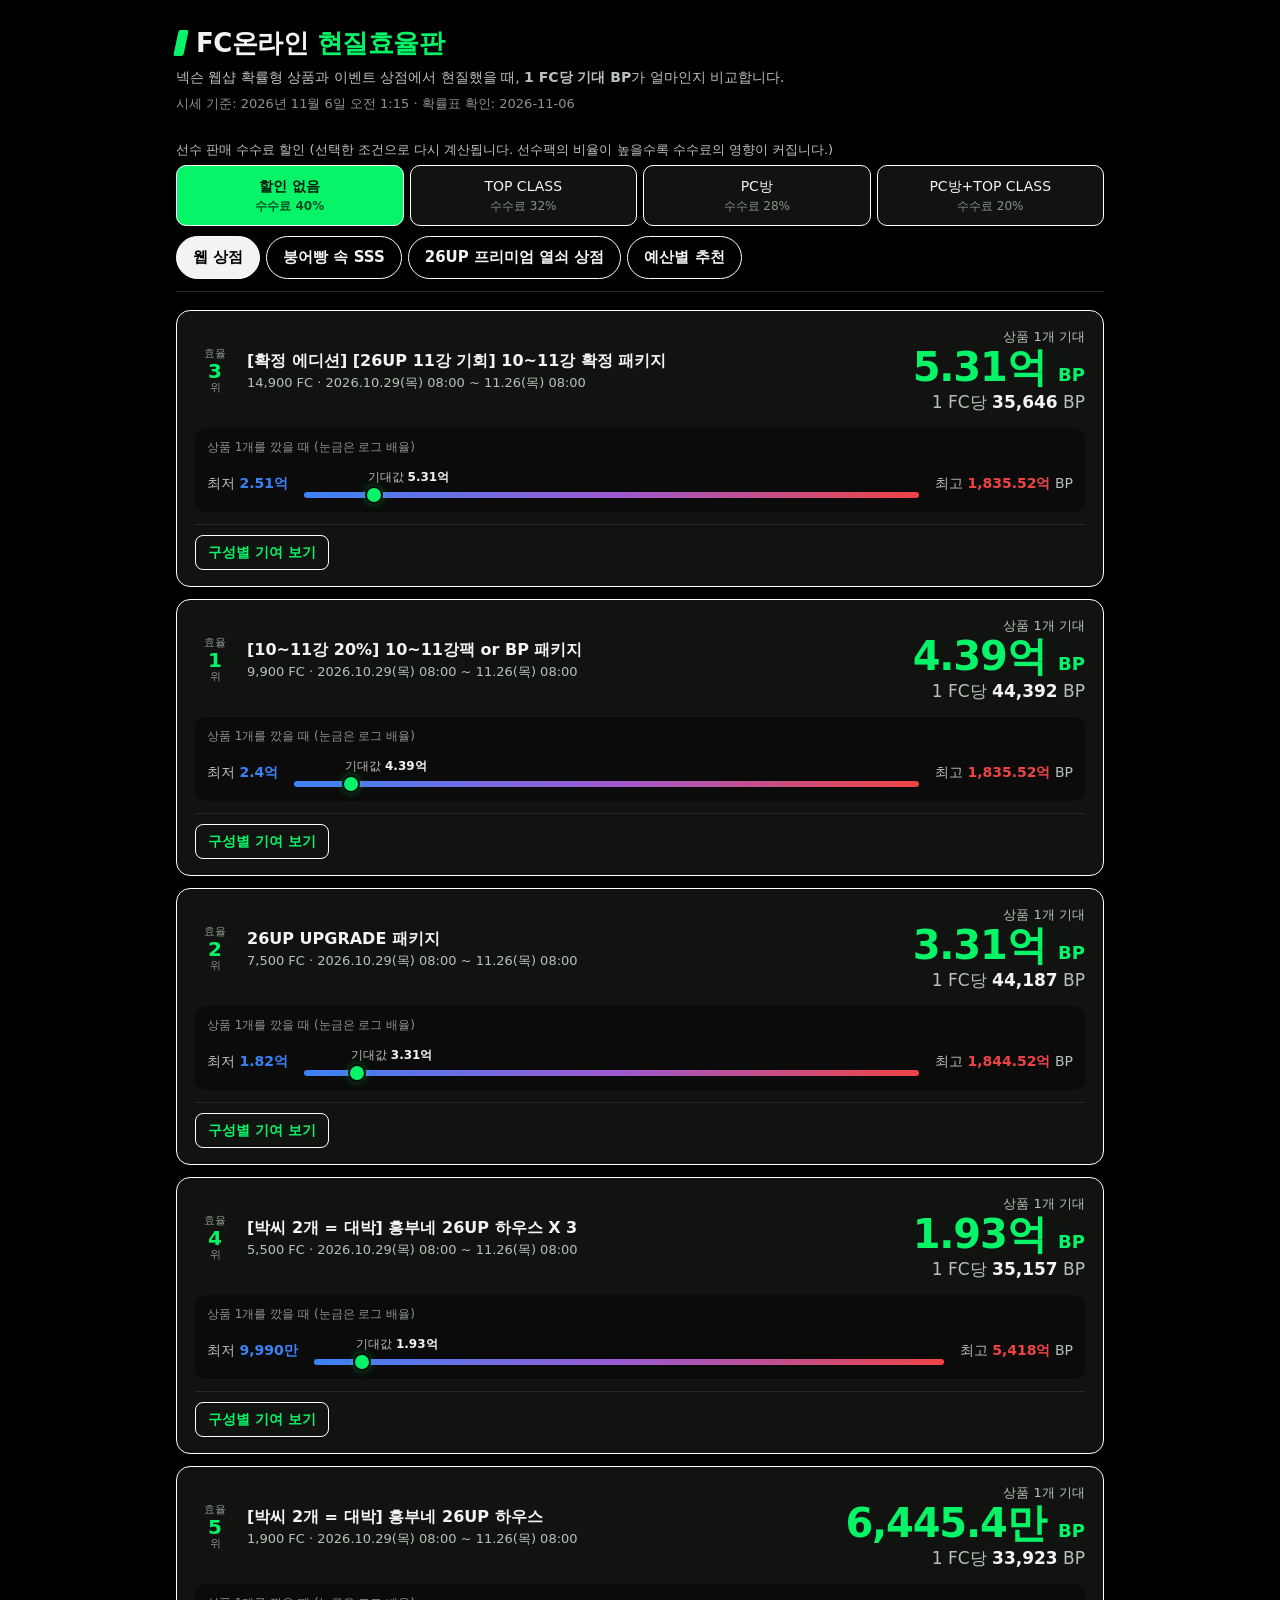
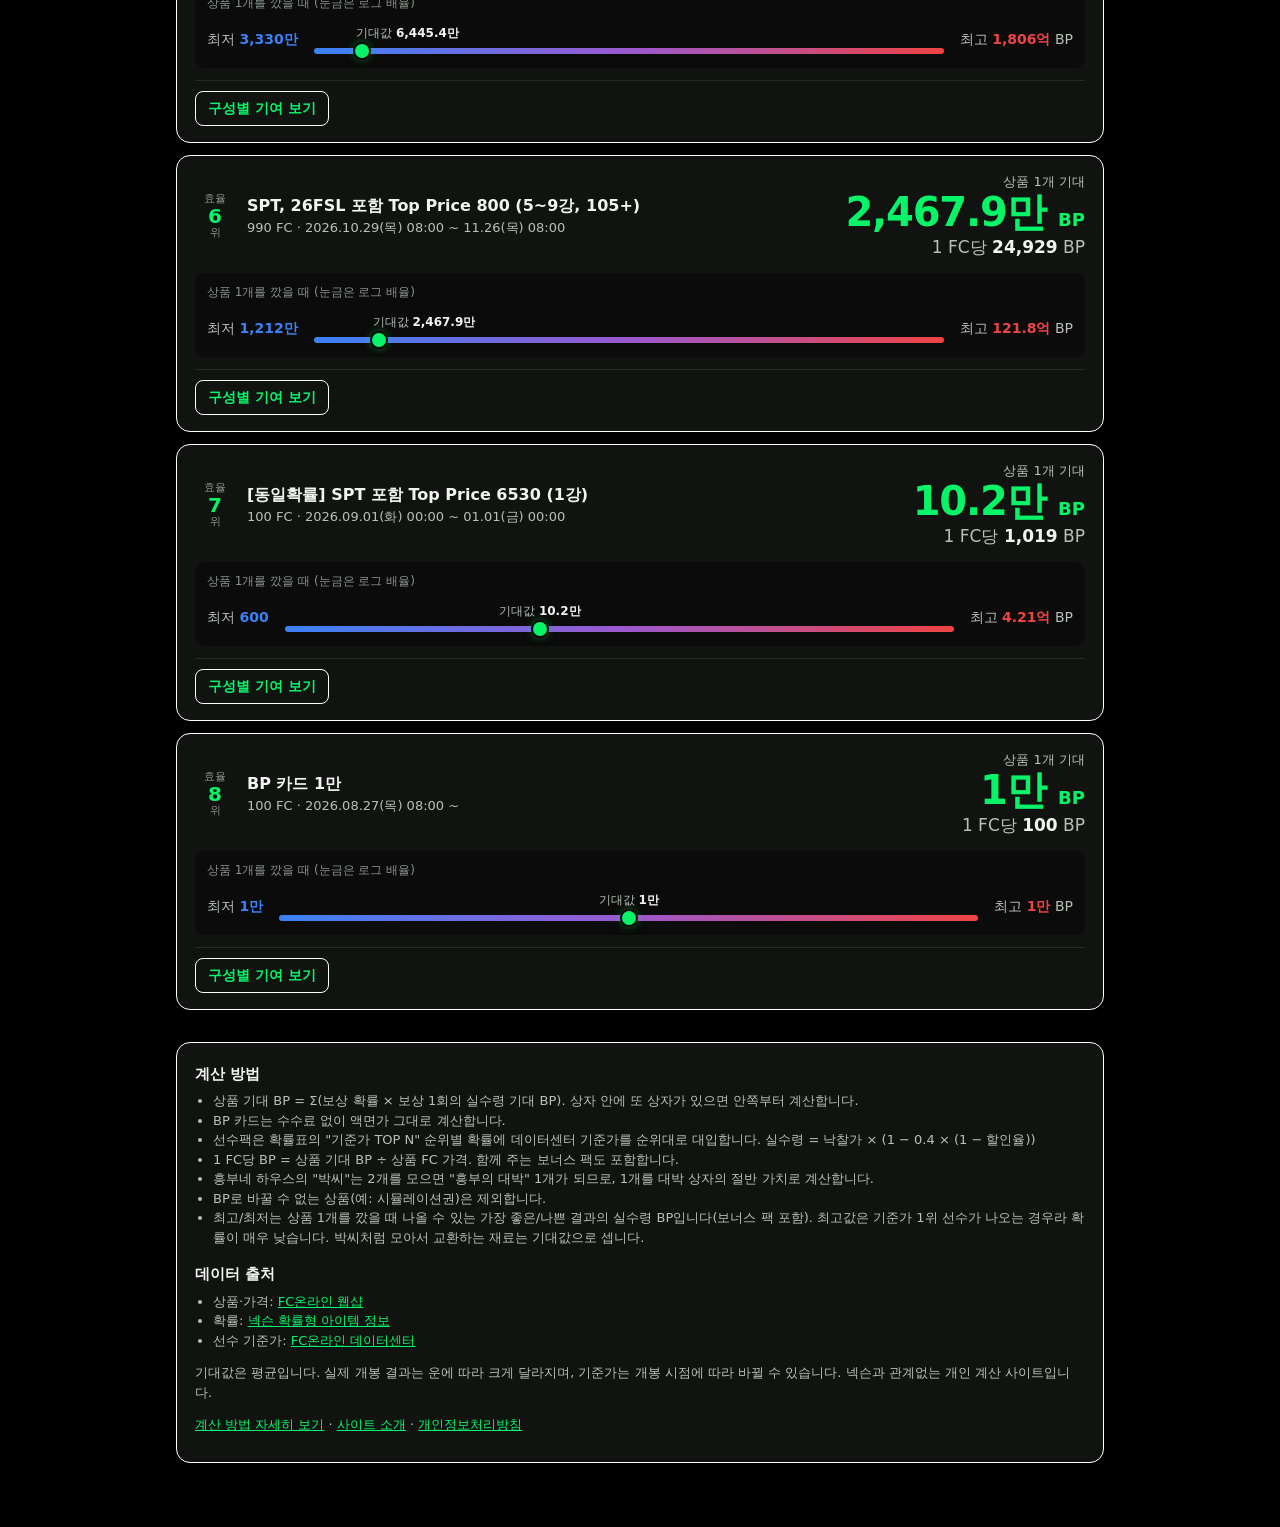
==== site/index.html @ 6be3c695 "FC온라인 현질효율판 첫 공개" ====
<!DOCTYPE html>
<html lang="ko">
<head>
<meta charset="utf-8">
<meta name="viewport" content="width=device-width, initial-scale=1">
<title>FC온라인 현질효율판 — 웹샵 상품 1 FC당 기대 BP</title>
<meta name="description" content="FC온라인 웹샵 확률형 상품과 이벤트 상점(붕어빵 속 SSS, 열쇠 상점)의 1 FC당 기대 BP를 매일 자동 계산해 비교합니다. 예산을 넣으면 가장 이득인 현질 조합을 추천해요.">
<meta name="keywords" content="FC온라인, 피파온라인, 현질 효율, BP 효율, 웹샵, 선수팩, 기대값, 확률, 붕어빵 속 SSS, 열쇠 상점">
<link rel="icon" href="favicon.svg" type="image/svg+xml">
<meta property="og:type" content="website">
<meta property="og:title" content="FC온라인 현질효율판 — 1 FC당 기대 BP 비교">
<meta property="og:description" content="같은 FC로 BP를 가장 많이 돌려받는 상품은? 웹샵·이벤트 상점 효율을 매일 자동 계산해요.">
<meta property="og:locale" content="ko_KR">
<meta name="twitter:card" content="summary_large_image">
<!--SITE-START--><!--SITE-END-->
<style>
  /* 검은 배경 + FC온라인 형광 초록 포인트 (항상 어두운 화면) */
  :root {
    color-scheme: dark;
    --page: #000000;
    --surface: #111311;
    --surface-2: #0a0b0a;
    --ink: #f2f4f2;
    --ink-2: #b9c0b9;
    --muted: #8a918a;
    --grid: #262a26;
    --border: rgba(255,255,255,0.09);
    --accent: #07f468;            /* FC온라인 초록 */
    --accent-ink: #001a0a;        /* 초록 위 글씨 */
    --accent-soft: rgba(7,244,104,0.14);
    --accent-line: rgba(7,244,104,0.45);
    --warn-bg: #3a2e10;
    --warn-ink: #f3d58a;
  }
  * { box-sizing: border-box; }
  body {
    margin: 0; background: var(--page); color: var(--ink);
    font-family: system-ui, -apple-system, "Segoe UI", "Malgun Gothic", sans-serif;
    line-height: 1.5;
  }
  .wrap { max-width: 960px; margin: 0 auto; padding: 24px 16px 64px; }
  header h1 { margin: 0; font-size: 26px; letter-spacing: -0.02em; }
  header p { margin: 4px 0 0; color: var(--ink-2); font-size: 14px; }
  .meta { color: var(--muted); font-size: 13px; margin-top: 6px; }

  .switch-bar {
    position: sticky; top: 0; z-index: 5; background: var(--page);
    padding: 14px 0 12px; margin-top: 12px; border-bottom: 1px solid var(--grid);
  }
  .switch-label { font-size: 13px; color: var(--ink-2); margin-bottom: 6px; }
  .seg { display: grid; grid-template-columns: repeat(4, 1fr); gap: 6px; }
  .seg button {
    font: inherit; font-size: 14px; padding: 10px 6px; border-radius: 10px; cursor: pointer;
    border: 1px solid #ffffff; background: var(--surface); color: var(--ink);
  }
  .seg button small { display: block; font-size: 12px; color: var(--muted); }
  .seg button:hover { background: #1a1d1a; }
  .seg button[aria-pressed="true"] {
    border-color: #ffffff; background: var(--accent); color: var(--accent-ink); font-weight: 700;
  }
  .seg button[aria-pressed="true"] small { color: var(--accent-ink); opacity: 0.75; }
  .seg button:focus-visible { outline: 2px solid var(--accent); outline-offset: 2px; }
  .tabs { display: flex; gap: 6px; margin-top: 10px; overflow-x: auto; }
  .tabs button {
    font: inherit; font-size: 15px; font-weight: 650; padding: 9px 16px; border-radius: 999px; cursor: pointer;
    border: 1px solid #ffffff; background: transparent; color: var(--ink); white-space: nowrap;
  }
  .tabs button:hover { background: #1a1d1a; }
  .tabs button[aria-selected="true"] { background: var(--ink); color: #000; }
  .tabs button:focus-visible { outline: 2px solid var(--accent); outline-offset: 2px; }
  .tab-note {
    margin-top: 14px; padding: 12px 16px; border-radius: 12px; background: var(--surface);
    border: 1px solid var(--grid); color: var(--ink-2); font-size: 13px;
  }
  .tab-note:empty { display: none; }
  .tab-note b { color: var(--ink); }
  .alt { font-size: 12px; color: var(--muted); margin-top: 2px; }
  .chips { display: flex; flex-wrap: wrap; gap: 6px; margin-top: 6px; }
  .budget { display: flex; flex-wrap: wrap; gap: 8px; align-items: center; margin-top: 10px; }
  .budget input {
    font: inherit; font-size: 18px; font-weight: 700; width: 180px; padding: 8px 12px; border-radius: 10px;
    border: 1px solid #ffffff; background: var(--surface-2); color: var(--ink);
  }
  .budget input:focus { outline: 2px solid var(--accent); outline-offset: 1px; }
  .budget .quick {
    font: inherit; font-size: 13px; padding: 7px 12px; border-radius: 999px; cursor: pointer;
    border: 1px solid #ffffff; background: transparent; color: var(--ink);
  }
  .budget .quick:hover { background: #1a1d1a; }
  .combo { border-color: var(--accent) !important; }
  .combo h3 { margin: 0 0 8px; font-size: 16px; }
  .combo .sum { display: flex; flex-wrap: wrap; gap: 18px; margin-top: 10px; color: var(--ink-2); font-size: 14px; }
  .combo .sum b { color: var(--accent); font-size: 20px; }
  .rec-item.dim { opacity: 0.38; }
  .rec-item .why { margin: 8px 0 0; padding-left: 18px; color: var(--ink-2); font-size: 13px; }
  .rec-item .why li { margin: 2px 0; }
  .over { color: #ff8a8a; font-size: 12px; font-weight: 600; }
  .chip.tab-web { border-color: #3b82f6; }
  .chip.tab-fishbread { border-color: #f59e0b; }
  .chip.tab-keyshop { border-color: #a855f7; }
  .chip { font-size: 12px; padding: 2px 8px; border-radius: 999px; background: var(--surface-2); color: var(--ink-2); border: 1px solid var(--grid); }

  .list { list-style: none; margin: 18px 0 0; padding: 0; display: grid; gap: 12px; }
  .card {
    background: var(--surface); border: 1px solid #ffffff; border-radius: 14px;
    padding: 16px 18px; transition: box-shadow .15s;
  }
  .card:hover { box-shadow: 0 0 0 1px #ffffff; }
  header h1 .brand { color: var(--accent); }
  header h1::before {
    content: ""; display: inline-block; width: 10px; height: 26px; margin-right: 10px; vertical-align: -4px;
    background: var(--accent); border-radius: 2px; transform: skewX(-12deg);
  }
  .card-top { display: grid; grid-template-columns: 40px 1fr auto; gap: 12px; align-items: center; }
  .rank { font-size: 20px; font-weight: 700; color: var(--accent); text-align: center; line-height: 1.1; }
  .rank small { display: block; font-size: 11px; font-weight: 500; color: var(--muted); }
  .name { font-weight: 650; font-size: 16px; }
  .sub { color: var(--ink-2); font-size: 13px; }
  .hero { text-align: right; }
  .hero .num { font-size: 40px; font-weight: 750; letter-spacing: -0.03em; line-height: 1.05; color: var(--accent); }  .hero .unit { font-size: 13px; color: var(--ink-2); }
  .hero .num-unit { font-size: 18px; font-weight: 650; letter-spacing: 0; }
  .hero .per-fc { font-size: 17px; color: var(--ink-2); margin-top: 2px; }
  .hero .per-fc b { color: var(--ink); font-variant-numeric: tabular-nums; }
  .waiting {
    display: inline-block; margin-top: 4px; padding: 3px 10px; border-radius: 999px;
    background: var(--warn-bg); color: var(--warn-ink); font-size: 13px; font-weight: 600;
  }
  .range {
    display: flex; align-items: center; gap: 10px; flex-wrap: wrap;
    margin-top: 12px; padding: 10px 12px; border-radius: 10px; background: var(--surface-2);
    font-size: 14px; color: var(--ink-2);
  }
  .range .lbl { color: var(--muted); font-size: 12px; width: 100%; }
  .range b { color: var(--ink); font-variant-numeric: tabular-nums; }
  .range .track {
    flex: 1; min-width: 80px; height: 6px; border-radius: 3px;
    background: linear-gradient(90deg, var(--lo-color), #9b59d0 50%, var(--hi-color));
    position: relative; margin: 26px 6px 4px;
  }
  .range { --lo-color: #3b82f6; --hi-color: #ef4444; }
  .range .lo b { color: var(--lo-color); }
  .range .hi b { color: var(--hi-color); }
  .range .fill { display: none; }
  .range .ev-dot {
    position: absolute; top: 50%; width: 14px; height: 14px; margin: -7px 0 0 -7px; border-radius: 50%;
    background: var(--accent); box-shadow: 0 0 0 2px var(--surface-2), 0 0 10px rgba(7,244,104,0.6);
  }
  .range .ev-lbl {
    position: absolute; bottom: 12px; white-space: nowrap; font-size: 12px; color: var(--ink-2);
    transform: translateX(-50%);
  }
  .range .ev-lbl.left { transform: translateX(-6px); }
  .range .ev-lbl.right { transform: translateX(calc(-100% + 6px)); }
  details { margin-top: 12px; border-top: 1px solid var(--grid); padding-top: 10px; }
  summary {
    cursor: pointer; color: var(--accent); font-size: 14px; font-weight: 600;
    display: inline-block; padding: 6px 12px; border: 1px solid #ffffff; border-radius: 8px;
  }
  summary:hover { background: #1a1d1a; }
  summary:focus-visible { outline: 2px solid var(--accent); outline-offset: 2px; }
  .tbl-wrap { overflow-x: auto; margin-top: 10px; }
  table { width: 100%; border-collapse: collapse; font-size: 13px; }
  th, td { padding: 7px 8px; border-bottom: 1px solid var(--grid); text-align: right; white-space: nowrap; }
  th { color: var(--ink-2); font-weight: 600; font-size: 12px; }
  th:first-child, td:first-child { text-align: left; white-space: normal; min-width: 180px; }
  td { font-variant-numeric: tabular-nums; }
  td .from { display: block; font-size: 11px; color: var(--muted); }
  .share { display: flex; align-items: center; gap: 8px; justify-content: flex-end; }
  .bar { width: 90px; height: 8px; border-radius: 4px; background: var(--grid); overflow: hidden; }
  .bar i { display: block; height: 100%; background: var(--accent); border-radius: 4px; }
  tfoot td { font-weight: 650; border-bottom: none; }
  .note {
    margin-top: 32px; color: var(--ink-2); font-size: 13px;
    background: var(--surface); border: 1px solid #ffffff; border-radius: 14px; padding: 4px 18px 14px;
  }
  .note h2 { font-size: 15px; color: var(--ink); margin: 16px 0 6px; }
  .note ul { padding-left: 18px; margin: 4px 0; }
  .note a { color: var(--accent); }
  .err { padding: 20px; background: var(--warn-bg); color: var(--warn-ink); border-radius: 12px; }
  @media (max-width: 600px) {
    .card-top { grid-template-columns: 28px 1fr; }
    .hero { grid-column: 1 / -1; text-align: left; padding-left: 40px; }
    .hero .num { font-size: 34px; }
    .seg { grid-template-columns: repeat(2, 1fr); }
  }
</style>
</head>
<body>
<div class="wrap">
  <header>
    <h1>FC온라인 <span class="brand">현질효율판</span></h1>
    <p>넥슨 웹샵 확률형 상품과 이벤트 상점에서 현질했을 때, <b>1 FC당 기대 BP</b>가 얼마인지 비교합니다.</p>
    <div class="meta" id="meta">불러오는 중…</div>
  </header>

  <div class="switch-bar">
    <div class="switch-label">선수 판매 수수료 할인 (선택한 조건으로 다시 계산됩니다. 선수팩의 비율이 높을수록 수수료의 영향이 커집니다.)</div>
    <div class="seg" role="group" aria-label="수수료 할인 선택" id="seg">
      <button data-d="0" aria-pressed="true">할인 없음<small>수수료 40%</small></button>
      <button data-d="0.2" aria-pressed="false">TOP CLASS<small>수수료 32%</small></button>
      <button data-d="0.3" aria-pressed="false">PC방<small>수수료 28%</small></button>
      <button data-d="0.5" aria-pressed="false">PC방+TOP CLASS<small>수수료 20%</small></button>
    </div>
    <div class="tabs" role="tablist" aria-label="상점 선택" id="tabs">
      <button role="tab" data-tab="web" aria-selected="true">웹 상점</button>
      <button role="tab" data-tab="fishbread" aria-selected="false">붕어빵 속 SSS</button>
      <button role="tab" data-tab="keyshop" aria-selected="false">26UP 프리미엄 열쇠 상점</button>
      <button role="tab" data-tab="rec" aria-selected="false">예산별 추천</button>
    </div>
  </div>

  <div class="tab-note" id="tabnote"></div>
  <ol class="list" id="list"></ol>

  <section class="note">
    <h2>계산 방법</h2>
    <ul>
      <li>상품 기대 BP = Σ(보상 확률 × 보상 1회의 실수령 기대 BP). 상자 안에 또 상자가 있으면 안쪽부터 계산합니다.</li>
      <li>BP 카드는 수수료 없이 액면가 그대로 계산합니다.</li>
      <li>선수팩은 확률표의 "기준가 TOP N" 순위별 확률에 데이터센터 기준가를 순위대로 대입합니다. 실수령 = 낙찰가 × (1 − 0.4 × (1 − 할인율))</li>
      <li>1 FC당 BP = 상품 기대 BP ÷ 상품 FC 가격. 함께 주는 보너스 팩도 포함합니다.</li>
      <li>흥부네 하우스의 "박씨"는 2개를 모으면 "흥부의 대박" 1개가 되므로, 1개를 대박 상자의 절반 가치로 계산합니다.</li>
      <li>BP로 바꿀 수 없는 상품(예: 시뮬레이션권)은 제외합니다.</li>
      <li>최고/최저는 상품 1개를 깠을 때 나올 수 있는 가장 좋은/나쁜 결과의 실수령 BP입니다(보너스 팩 포함). 최고값은 기준가 1위 선수가 나오는 경우라 확률이 매우 낮습니다. 박씨처럼 모아서 교환하는 재료는 기대값으로 셉니다.</li>
    </ul>
    <h2>데이터 출처</h2>
    <ul>
      <li>상품·가격: <a href="https://shop.fconline.nexon.com" rel="noopener">FC온라인 웹샵</a></li>
      <li>확률: <a href="https://iteminfo.nexon.com/probability/fco" rel="noopener">넥슨 확률형 아이템 정보</a></li>
      <li>선수 기준가: <a href="https://fconline.nexon.com/datacenter" rel="noopener">FC온라인 데이터센터</a></li>
    </ul>
    <p>기대값은 평균입니다. 실제 개봉 결과는 운에 따라 크게 달라지며, 기준가는 개봉 시점에 따라 바뀔 수 있습니다. 넥슨과 관계없는 개인 계산 사이트입니다.</p>
    <p class="links"><a href="guide.html">계산 방법 자세히 보기</a> · <a href="about.html">사이트 소개</a> · <a href="privacy.html">개인정보처리방침</a></p>
  </section>
</div>

<script id="fc-data">
/*DATA-START*/window.FC_DATA = {"updated_at":"2026-11-06T01:15+09:00","probability_fetched":"2026-11-06","products":[{"pid":44732,"name":"[10~11강 20%] 10~11강팩 or BP 패키지","price_fc":9900,"period":"2026.10.29(목) 08:00 ~ 11.26(목) 08:00","limit":null,"limit_text":"","status":"ok","reason":null,"components":[{"name":"[10~11강 20%] 10~11강팩 or BP 상자","count":1},{"name":"[동일확률] 26UP Top Price 1435 (1~7강)","count":3}],"rows":[{"name":"26UP Top Price 95 (11강, 114+)","from":"[10~11강 20%] 10~11강팩 or BP 상자","prob":0.019924,"amount":1,"w":0.019924,"bp":0.0,"player":1371552563.7037995},{"name":"UC Top Price 110 (11강, 117+)","from":"[10~11강 20%] 10~11강팩 or BP 상자","prob":0.0051719999999999995,"amount":1,"w":0.0051719999999999995,"bp":0.0,"player":944210298.9080772},{"name":"SPT, 26FSL 포함 Top Price 630 (11강, 114+)","from":"[10~11강 20%] 10~11강팩 or BP 상자","prob":0.1,"amount":1,"w":0.1,"bp":0.0,"player":1012138963.4076139},{"name":"UC Top Price 60 (10강, 117+)","from":"[10~11강 20%] 10~11강팩 or BP 상자","prob":0.024058000000000003,"amount":1,"w":0.024058000000000003,"bp":0.0,"player":735857493.4379516},{"name":"26UP 포함 Top Price 270 (10강, 114+)","from":"[10~11강 20%] 10~11강팩 or BP 상자","prob":0.050846,"amount":1,"w":0.050846,"bp":0.0,"player":889677534.3935307},{"name":"행운의 BP 카드 (400만~800만)","from":"[10~11강 20%] 10~11강팩 or BP 상자","prob":0.8,"amount":80,"w":64.0,"bp":4810000.0,"player":0.0},{"name":"[동일확률] 26UP Top Price 1435 (1~7강)","from":null,"prob":1.0,"amount":3,"w":3,"bp":0.0,"player":7677111.289198599}],"range":{"none":[240062460.0,183552000000.0],"top":[272070788.0,208025599999.99997],"pc":[288074952.0,220262400000.0],"pc_top":[320083280.0,244736000000.0]}},{"pid":44733,"name":"26UP UPGRADE 패키지","price_fc":7500,"period":"2026.10.29(목) 08:00 ~ 11.26(목) 08:00","limit":null,"limit_text":"","status":"ok","reason":null,"components":[{"name":"26UP UPGRADE 상자","count":1},{"name":"[동일확률] 26UP Top Price 1435 (1~7강)","count":3},{"name":"26PL Top Price 5500 (1~11강)","count":2}],"rows":[{"name":"[TRIPLE UP] 26UP Top Price 116 (11강, 114+)","from":"26UP UPGRADE 상자","prob":0.01024,"amount":1,"w":0.01024,"bp":0.0,"player":1202902946.3288264},{"name":"[TRIPLE UP] UC Top Price 111 (11강, 117+)","from":"26UP UPGRADE 상자","prob":0.00392,"amount":1,"w":0.00392,"bp":0.0,"player":845290159.0858371},{"name":"[DOUBLE UP] SPT, 26FSL 포함 Top Price 880 (11강, 114+)","from":"26UP UPGRADE 상자","prob":0.07675799999999999,"amount":1,"w":0.07675799999999999,"bp":0.0,"player":721440472.0491587},{"name":"[DOUBLE UP] 26UP 포함 Top Price 490 (10강, 110+)","from":"26UP UPGRADE 상자","prob":0.08150299999999999,"amount":1,"w":0.08150299999999999,"bp":0.0,"player":536222498.2623187},{"name":"[DOUBLE UP] 26UP 포함 Top Price 125 (9강, 110+)","from":"26UP UPGRADE 상자","prob":0.091,"amount":1,"w":0.091,"bp":0.0,"player":666501794.3047289},{"name":"[DOUBLE UP] 26UP 포함 Top Price 160 (8~9강, 110+)","from":"26UP UPGRADE 상자","prob":0.160379,"amount":1,"w":0.160379,"bp":0.0,"player":704781238.9304781},{"name":"[DOUBLE UP] 26UP 포함 Top Price 80 (8강, 110+)","from":"26UP UPGRADE 상자","prob":0.0762,"amount":1,"w":0.0762,"bp":0.0,"player":643131720.248634},{"name":"[UP] BP 카드 2.3억","from":"26UP UPGRADE 상자","prob":0.5,"amount":1,"w":0.5,"bp":230000000.0,"player":0.0},{"name":"[동일확률] 26UP Top Price 1435 (1~7강)","from":null,"prob":1.0,"amount":3,"w":3,"bp":0.0,"player":7677111.289198599},{"name":"26PL Top Price 5500 (1~11강)","from":null,"prob":1.0,"amount":2,"w":2,"bp":0.0,"player":117747.87479740134}],"range":{"none":[182463660.0,184452000000.0],"top":[206792147.99999997,209045599999.99997],"pc":[218956392.0,221342400000.0],"pc_top":[230084880.0,245936000000.0]}},{"pid":44730,"name":"[확정 에디션] [26UP 11강 기회] 10~11강 확정 패키지","price_fc":14900,"period":"2026.10.29(목) 08:00 ~ 11.26(목) 08:00","limit":3,"limit_text":"구매제한 계정 3회","status":"ok","reason":null,"components":[{"name":"[26UP 11강 기회] 10~11강 확정 상자","count":1},{"name":"[동일확률] 26UP Top Price 1435 (1~7강)","count":3}],"rows":[{"name":"26UP Top Price 90 (11강, 115+)","from":"[26UP 11강 기회] 10~11강 확정 상자","prob":0.020354999999999998,"amount":1,"w":0.020354999999999998,"bp":0.0,"player":1338858773.902869},{"name":"UC Top Price 106 (11강, 118+)","from":"[26UP 11강 기회] 10~11강 확정 상자","prob":0.007788000000000001,"amount":1,"w":0.007788000000000001,"bp":0.0,"player":1004393014.5653884},{"name":"SPT, 26FSL 포함 Top Price 100 (11강)","from":"[26UP 11강 기회] 10~11강 확정 상자","prob":0.03,"amount":1,"w":0.03,"bp":0.0,"player":1092232543.8635652},{"name":"WG 포함 Top Price 460 (11강, 115+)","from":"[26UP 11강 기회] 10~11강 확정 상자","prob":0.120505,"amount":1,"w":0.120505,"bp":0.0,"player":1040987890.6764784},{"name":"26UP, UC 포함 Top Price 310 (10강, 115+)","from":"[26UP 11강 기회] 10~11강 확정 상자","prob":0.821352,"amount":1,"w":0.821352,"bp":0.0,"player":814382160.4323419},{"name":"[동일확률] 26UP Top Price 1435 (1~7강)","from":null,"prob":1.0,"amount":3,"w":3,"bp":0.0,"player":7677111.289198599}],"range":{"none":[251462460.0,183552000000.0],"top":[284990788.0,208025599999.99997],"pc":[301754952.0,220262400000.0],"pc_top":[335283280.0,244736000000.0]}},{"pid":44734,"name":"[박씨 2개 = 대박] 흥부네 26UP 하우스 X 3","price_fc":5500,"period":"2026.10.29(목) 08:00 ~ 11.26(목) 08:00","limit":null,"limit_text":"","status":"ok","reason":null,"components":[{"name":"[박씨 2개 = 대박] 흥부네 26UP 하우스","count":3}],"rows":[{"name":"26UP Top Price 160 (11강)","from":"[박씨 2개 = 대박] 흥부네 26UP 하우스","prob":0.0025009999999999998,"amount":3,"w":0.007502999999999999,"bp":0.0,"player":482976289.50954443},{"name":"UC, SPT, 26FSL Top Price 245 (11강)","from":"[박씨 2개 = 대박] 흥부네 26UP 하우스","prob":0.009250000000000001,"amount":3,"w":0.027750000000000004,"bp":0.0,"player":388767996.1886974},{"name":"WG 포함 Top Price 1600 (11강, 104+)","from":"[박씨 2개 = 대박] 흥부네 26UP 하우스","prob":0.010988,"amount":3,"w":0.032964,"bp":0.0,"player":175183644.77012292},{"name":"26UP Top Price 60 (10강)","from":"[박씨 2개 = 대박] 흥부네 26UP 하우스","prob":0.005738,"amount":3,"w":0.017214,"bp":0.0,"player":633722591.7739716},{"name":"SPT, 26FSL 포함 Top Price 770 (10강, 108+)","from":"[박씨 2개 = 대박] 흥부네 26UP 하우스","prob":0.0326,"amount":3,"w":0.0978,"bp":0.0,"player":166187289.34246132},{"name":"SPT, 26FSL 포함 Top Price 205 (9강, 108+)","from":"[박씨 2개 = 대박] 흥부네 26UP 하우스","prob":0.06,"amount":3,"w":0.18,"bp":0.0,"player":157196021.52974138},{"name":"SPT, 26FSL 포함 Top Price 105 (8강, 108+)","from":"[박씨 2개 = 대박] 흥부네 26UP 하우스","prob":0.07,"amount":3,"w":0.21000000000000002,"bp":0.0,"player":148048509.4438309},{"name":"26UP Top Price 110 (8~9강)","from":"[박씨 2개 = 대박] 흥부네 26UP 하우스","prob":0.011000000000000001,"amount":6,"w":0.066,"bp":0.0,"player":459605587.463914},{"name":"SPT, 26FSL 포함 Top Price 120 (1~7강)","from":"[박씨 2개 = 대박] 흥부네 26UP 하우스","prob":0.19792300000000002,"amount":9,"w":1.781307,"bp":0.0,"player":26433756.60593593},{"name":"제비가 물어다준 박씨 (박씨 2개=대박)(~26.12.03 점검 전)","from":"[박씨 2개 = 대박] 흥부네 26UP 하우스","prob":0.6,"amount":3,"w":1.7999999999999998,"bp":0.0,"player":76731220.65114368}],"range":{"none":[99900000.0,541800000000.0],"top":[113220000.0,614039999999.9999],"pc":[119880000.0,650160000000.0],"pc_top":[133200000.0,722400000000.0]}},{"pid":44735,"name":"[박씨 2개 = 대박] 흥부네 26UP 하우스","price_fc":1900,"period":"2026.10.29(목) 08:00 ~ 11.26(목) 08:00","limit":null,"limit_text":"","status":"ok","reason":null,"components":[{"name":"[박씨 2개 = 대박] 흥부네 26UP 하우스","count":1}],"rows":[{"name":"26UP Top Price 160 (11강)","from":"[박씨 2개 = 대박] 흥부네 26UP 하우스","prob":0.0025009999999999998,"amount":1,"w":0.0025009999999999998,"bp":0.0,"player":482976289.50954443},{"name":"UC, SPT, 26FSL Top Price 245 (11강)","from":"[박씨 2개 = 대박] 흥부네 26UP 하우스","prob":0.009250000000000001,"amount":1,"w":0.009250000000000001,"bp":0.0,"player":388767996.1886974},{"name":"WG 포함 Top Price 1600 (11강, 104+)","from":"[박씨 2개 = 대박] 흥부네 26UP 하우스","prob":0.010988,"amount":1,"w":0.010988,"bp":0.0,"player":175183644.77012292},{"name":"26UP Top Price 60 (10강)","from":"[박씨 2개 = 대박] 흥부네 26UP 하우스","prob":0.005738,"amount":1,"w":0.005738,"bp":0.0,"player":633722591.7739716},{"name":"SPT, 26FSL 포함 Top Price 770 (10강, 108+)","from":"[박씨 2개 = 대박] 흥부네 26UP 하우스","prob":0.0326,"amount":1,"w":0.0326,"bp":0.0,"player":166187289.34246132},{"name":"SPT, 26FSL 포함 Top Price 205 (9강, 108+)","from":"[박씨 2개 = 대박] 흥부네 26UP 하우스","prob":0.06,"amount":1,"w":0.06,"bp":0.0,"player":157196021.52974138},{"name":"SPT, 26FSL 포함 Top Price 105 (8강, 108+)","from":"[박씨 2개 = 대박] 흥부네 26UP 하우스","prob":0.07,"amount":1,"w":0.07,"bp":0.0,"player":148048509.4438309},{"name":"26UP Top Price 110 (8~9강)","from":"[박씨 2개 = 대박] 흥부네 26UP 하우스","prob":0.011000000000000001,"amount":2,"w":0.022000000000000002,"bp":0.0,"player":459605587.463914},{"name":"SPT, 26FSL 포함 Top Price 120 (1~7강)","from":"[박씨 2개 = 대박] 흥부네 26UP 하우스","prob":0.19792300000000002,"amount":3,"w":0.593769,"bp":0.0,"player":26433756.60593593},{"name":"제비가 물어다준 박씨 (박씨 2개=대박)(~26.12.03 점검 전)","from":"[박씨 2개 = 대박] 흥부네 26UP 하우스","prob":0.6,"amount":1,"w":0.6,"bp":0.0,"player":76731220.65114368}],"range":{"none":[33300000.0,180600000000.0],"top":[37740000.0,204679999999.99997],"pc":[39960000.0,216720000000.0],"pc_top":[44400000.0,240800000000.0]}},{"pid":44736,"name":"SPT, 26FSL 포함 Top Price 800 (5~9강, 105+)","price_fc":990,"period":"2026.10.29(목) 08:00 ~ 11.26(목) 08:00","limit":1,"limit_text":"구매제한 계정 1회","status":"ok","reason":null,"components":[{"name":"SPT, 26FSL 포함 Top Price 800 (5~9강, 105+)","count":1}],"rows":[{"name":"SPT, 26FSL 포함 Top Price 800 (5~9강, 105+)","from":null,"prob":1.0,"amount":1,"w":1,"bp":0.0,"player":41132368.52442608}],"range":{"none":[12120000.0,12180000000.0],"top":[13735999.999999998,13803999999.999998],"pc":[14544000.0,14616000000.0],"pc_top":[16160000.0,16240000000.0]}},{"pid":48222,"name":"[동일확률] SPT 포함 Top Price 6530 (1강)","price_fc":100,"period":"2026.09.01(화) 00:00 ~ 01.01(금) 00:00","limit":50,"limit_text":"구매제한 월50회","status":"ok","reason":null,"components":[{"name":"[동일확률] SPT 포함 Top Price 6530 (1강)","count":1}],"rows":[{"name":"[동일확률] SPT 포함 Top Price 6530 (1강)","from":null,"prob":1.0,"amount":1,"w":1,"bp":0.0,"player":169812.56967840798}],"range":{"none":[600.0,420600000.0],"top":[679.9999999999999,476679999.99999994],"pc":[720.0,504720000.0],"pc_top":[800.0,560800000.0]}},{"pid":48227,"name":"BP 카드 1만","price_fc":100,"period":"2026.08.27(목) 08:00 ~","limit":50,"limit_text":"구매제한 월50회","status":"ok","reason":null,"components":[{"name":"BP 카드 1만","count":1}],"rows":[{"name":"BP 카드 1만","from":null,"prob":1.0,"amount":1,"w":1,"bp":10000.0,"player":0.0}],"range":{"none":[10000,10000],"top":[10000,10000],"pc":[10000,10000],"pc_top":[10000,10000]}}],"skipped":[{"name":"시뮬레이션권 상자","reason":"BP로 환산할 수 없는 상품"}],"tabs":{"fishbread":{"cards":[{"name":"스페셜 게임 참여권 1개","group":"스페셜 게임","price_fc":2100,"count":1,"period":"2026.11.05(목) ~ 12.03(목) 점검 전","per":{"none":{"ev":122716797.379085,"per_fc":58436.57018051667,"per_fc_alt":52209.912536443146,"per_ticket":122716797.379085,"per_ticket_alt":109640816.3265306,"lucky7":20057142.85714286,"draws_per_board":17.0398,"grades":[{"grade":"SSS","cells":1,"value":708000000.0,"choice":"코인 15개"},{"grade":"SS","cells":2,"value":236000000.0,"choice":"코인 5개"},{"grade":"S","cells":6,"value":141600000.0,"choice":"코인 3개"},{"grade":"A","cells":10,"value":94400000.0,"choice":"코인 2개"},{"grade":"B","cells":30,"value":47200000.0,"choice":"코인 1개"}],"coin_value":47200000.0},"top":{"ev":123735861.76970688,"per_fc":58921.838937955654,"per_fc_alt":52467.15758262101,"per_ticket":123735861.76970688,"per_ticket_alt":110181030.92350411,"lucky7":20057142.85714286,"draws_per_board":17.1782,"grades":[{"grade":"SSS","cells":1,"value":734470515.2517012,"choice":"[스페셜SSS][26UP 11강 기회] 상자"},{"grade":"SS","cells":2,"value":236000000.0,"choice":"코인 5개"},{"grade":"S","cells":6,"value":141600000.0,"choice":"코인 3개"},{"grade":"A","cells":10,"value":94400000.0,"choice":"코인 2개"},{"grade":"B","cells":30,"value":47200000.0,"choice":"코인 1개"}],"coin_value":47200000.0},"pc":{"ev":126710591.71773347,"per_fc":60338.37700844451,"per_fc_alt":53502.71764017855,"per_ticket":126710591.71773347,"per_ticket_alt":112355707.04437494,"lucky7":20057142.85714286,"draws_per_board":17.2868,"grades":[{"grade":"SSS","cells":1,"value":777674663.2076837,"choice":"[스페셜SSS][26UP 11강 기회] 상자"},{"grade":"SS","cells":2,"value":241856906.216859,"choice":"[스페셜SS][26UP 10강 기회] 상자"},{"grade":"S","cells":6,"value":143878286.89116043,"choice":"코인 3개"},{"grade":"A","cells":10,"value":95918857.92744029,"choice":"코인 2개"},{"grade":"B","cells":30,"value":47959428.96372014,"choice":"코인 1개"}],"coin_value":47959428.96372014},"pc_top":{"ev":138984612.27571023,"per_fc":66183.14870271916,"per_fc_alt":58574.840999447435,"per_ticket":138984612.27571023,"per_ticket_alt":123007166.09883961,"lucky7":22175032.497106038,"draws_per_board":17.2934,"grades":[{"grade":"SSS","cells":1,"value":864082959.1196486,"choice":"[스페셜SSS][26UP 11강 기회] 상자"},{"grade":"SS","cells":2,"value":268729895.79651004,"choice":"[스페셜SS][26UP 10강 기회] 상자"},{"grade":"S","cells":6,"value":156142579.22524747,"choice":"코인 3개"},{"grade":"A","cells":10,"value":104095052.81683165,"choice":"코인 2개"},{"grade":"B","cells":30,"value":52047526.408415824,"choice":"코인 1개"}],"coin_value":52047526.408415824}}},{"name":"[특별할인] 스페셜 게임 참여권 1개 (10회 제한)","group":"스페셜 게임","price_fc":1900,"count":1,"period":"2026.11.05(목) ~ 12.03(목) 점검 전","per":{"none":{"ev":122716797.379085,"per_fc":64587.788094255266,"per_fc_alt":57705.69280343716,"per_ticket":122716797.379085,"per_ticket_alt":109640816.3265306,"lucky7":20057142.85714286,"draws_per_board":17.0398,"grades":[{"grade":"SSS","cells":1,"value":708000000.0,"choice":"코인 15개"},{"grade":"SS","cells":2,"value":236000000.0,"choice":"코인 5개"},{"grade":"S","cells":6,"value":141600000.0,"choice":"코인 3개"},{"grade":"A","cells":10,"value":94400000.0,"choice":"코인 2개"},{"grade":"B","cells":30,"value":47200000.0,"choice":"코인 1개"}],"coin_value":47200000.0},"top":{"ev":123735861.76970688,"per_fc":65124.13777352993,"per_fc_alt":57990.016275528484,"per_ticket":123735861.76970688,"per_ticket_alt":110181030.92350411,"lucky7":20057142.85714286,"draws_per_board":17.1782,"grades":[{"grade":"SSS","cells":1,"value":734470515.2517012,"choice":"[스페셜SSS][26UP 11강 기회] 상자"},{"grade":"SS","cells":2,"value":236000000.0,"choice":"코인 5개"},{"grade":"S","cells":6,"value":141600000.0,"choice":"코인 3개"},{"grade":"A","cells":10,"value":94400000.0,"choice":"코인 2개"},{"grade":"B","cells":30,"value":47200000.0,"choice":"코인 1개"}],"coin_value":47200000.0},"pc":{"ev":126710591.71773347,"per_fc":66689.78511459657,"per_fc_alt":59134.58265493418,"per_ticket":126710591.71773347,"per_ticket_alt":112355707.04437494,"lucky7":20057142.85714286,"draws_per_board":17.2868,"grades":[{"grade":"SSS","cells":1,"value":777674663.2076837,"choice":"[스페셜SSS][26UP 11강 기회] 상자"},{"grade":"SS","cells":2,"value":241856906.216859,"choice":"[스페셜SS][26UP 10강 기회] 상자"},{"grade":"S","cells":6,"value":143878286.89116043,"choice":"코인 3개"},{"grade":"A","cells":10,"value":95918857.92744029,"choice":"코인 2개"},{"grade":"B","cells":30,"value":47959428.96372014,"choice":"코인 1개"}],"coin_value":47959428.96372014},"pc_top":{"ev":138984612.27571023,"per_fc":73149.79593458433,"per_fc_alt":64740.613736231375,"per_ticket":138984612.27571023,"per_ticket_alt":123007166.09883961,"lucky7":22175032.497106038,"draws_per_board":17.2934,"grades":[{"grade":"SSS","cells":1,"value":864082959.1196486,"choice":"[스페셜SSS][26UP 11강 기회] 상자"},{"grade":"SS","cells":2,"value":268729895.79651004,"choice":"[스페셜SS][26UP 10강 기회] 상자"},{"grade":"S","cells":6,"value":156142579.22524747,"choice":"코인 3개"},{"grade":"A","cells":10,"value":104095052.81683165,"choice":"코인 2개"},{"grade":"B","cells":30,"value":52047526.408415824,"choice":"코인 1개"}],"coin_value":52047526.408415824}}},{"name":"스페셜 게임 참여권 4개 묶음","group":"스페셜 게임","price_fc":7500,"count":4,"period":"2026.11.05(목) ~ 12.03(목) 점검 전","per":{"none":{"ev":490867189.51634,"per_fc":65448.95860217867,"per_fc_alt":58475.102040816324,"per_ticket":122716797.379085,"per_ticket_alt":109640816.3265306,"lucky7":20057142.85714286,"draws_per_board":17.0398,"grades":[{"grade":"SSS","cells":1,"value":708000000.0,"choice":"코인 15개"},{"grade":"SS","cells":2,"value":236000000.0,"choice":"코인 5개"},{"grade":"S","cells":6,"value":141600000.0,"choice":"코인 3개"},{"grade":"A","cells":10,"value":94400000.0,"choice":"코인 2개"},{"grade":"B","cells":30,"value":47200000.0,"choice":"코인 1개"}],"coin_value":47200000.0},"top":{"ev":494943447.0788275,"per_fc":65992.45961051033,"per_fc_alt":58763.216492535525,"per_ticket":123735861.76970688,"per_ticket_alt":110181030.92350411,"lucky7":20057142.85714286,"draws_per_board":17.1782,"grades":[{"grade":"SSS","cells":1,"value":734470515.2517012,"choice":"[스페셜SSS][26UP 11강 기회] 상자"},{"grade":"SS","cells":2,"value":236000000.0,"choice":"코인 5개"},{"grade":"S","cells":6,"value":141600000.0,"choice":"코인 3개"},{"grade":"A","cells":10,"value":94400000.0,"choice":"코인 2개"},{"grade":"B","cells":30,"value":47200000.0,"choice":"코인 1개"}],"coin_value":47200000.0},"pc":{"ev":506842366.8709339,"per_fc":67578.98224945785,"per_fc_alt":59923.04375699997,"per_ticket":126710591.71773347,"per_ticket_alt":112355707.04437494,"lucky7":20057142.85714286,"draws_per_board":17.2868,"grades":[{"grade":"SSS","cells":1,"value":777674663.2076837,"choice":"[스페셜SSS][26UP 11강 기회] 상자"},{"grade":"SS","cells":2,"value":241856906.216859,"choice":"[스페셜SS][26UP 10강 기회] 상자"},{"grade":"S","cells":6,"value":143878286.89116043,"choice":"코인 3개"},{"grade":"A","cells":10,"value":95918857.92744029,"choice":"코인 2개"},{"grade":"B","cells":30,"value":47959428.96372014,"choice":"코인 1개"}],"coin_value":47959428.96372014},"pc_top":{"ev":555938449.1028409,"per_fc":74125.12654704545,"per_fc_alt":65603.82191938112,"per_ticket":138984612.27571023,"per_ticket_alt":123007166.09883961,"lucky7":22175032.497106038,"draws_per_board":17.2934,"grades":[{"grade":"SSS","cells":1,"value":864082959.1196486,"choice":"[스페셜SSS][26UP 11강 기회] 상자"},{"grade":"SS","cells":2,"value":268729895.79651004,"choice":"[스페셜SS][26UP 10강 기회] 상자"},{"grade":"S","cells":6,"value":156142579.22524747,"choice":"코인 3개"},{"grade":"A","cells":10,"value":104095052.81683165,"choice":"코인 2개"},{"grade":"B","cells":30,"value":52047526.408415824,"choice":"코인 1개"}],"coin_value":52047526.408415824}}},{"name":"스페셜 게임 참여권 8개 묶음","group":"스페셜 게임","price_fc":14900,"count":8,"period":"2026.11.05(목) ~ 12.03(목) 점검 전","per":{"none":{"ev":981734379.03268,"per_fc":65888.21335789798,"per_fc_alt":58867.55239008355,"per_ticket":122716797.379085,"per_ticket_alt":109640816.3265306,"lucky7":20057142.85714286,"draws_per_board":17.0398,"grades":[{"grade":"SSS","cells":1,"value":708000000.0,"choice":"코인 15개"},{"grade":"SS","cells":2,"value":236000000.0,"choice":"코인 5개"},{"grade":"S","cells":6,"value":141600000.0,"choice":"코인 3개"},{"grade":"A","cells":10,"value":94400000.0,"choice":"코인 2개"},{"grade":"B","cells":30,"value":47200000.0,"choice":"코인 1개"}],"coin_value":47200000.0},"top":{"ev":989886894.157655,"per_fc":66435.3620240037,"per_fc_alt":59157.600495841136,"per_ticket":123735861.76970688,"per_ticket_alt":110181030.92350411,"lucky7":20057142.85714286,"draws_per_board":17.1782,"grades":[{"grade":"SSS","cells":1,"value":734470515.2517012,"choice":"[스페셜SSS][26UP 11강 기회] 상자"},{"grade":"SS","cells":2,"value":236000000.0,"choice":"코인 5개"},{"grade":"S","cells":6,"value":141600000.0,"choice":"코인 3개"},{"grade":"A","cells":10,"value":94400000.0,"choice":"코인 2개"},{"grade":"B","cells":30,"value":47200000.0,"choice":"코인 1개"}],"coin_value":47200000.0},"pc":{"ev":1013684733.7418678,"per_fc":68032.53246589717,"per_fc_alt":60325.21183590601,"per_ticket":126710591.71773347,"per_ticket_alt":112355707.04437494,"lucky7":20057142.85714286,"draws_per_board":17.2868,"grades":[{"grade":"SSS","cells":1,"value":777674663.2076837,"choice":"[스페셜SSS][26UP 11강 기회] 상자"},{"grade":"SS","cells":2,"value":241856906.216859,"choice":"[스페셜SS][26UP 10강 기회] 상자"},{"grade":"S","cells":6,"value":143878286.89116043,"choice":"코인 3개"},{"grade":"A","cells":10,"value":95918857.92744029,"choice":"코인 2개"},{"grade":"B","cells":30,"value":47959428.96372014,"choice":"코인 1개"}],"coin_value":47959428.96372014},"pc_top":{"ev":1111876898.2056818,"per_fc":74622.610617831,"per_fc_alt":66044.1160262226,"per_ticket":138984612.27571023,"per_ticket_alt":123007166.09883961,"lucky7":22175032.497106038,"draws_per_board":17.2934,"grades":[{"grade":"SSS","cells":1,"value":864082959.1196486,"choice":"[스페셜SSS][26UP 11강 기회] 상자"},{"grade":"SS","cells":2,"value":268729895.79651004,"choice":"[스페셜SS][26UP 10강 기회] 상자"},{"grade":"S","cells":6,"value":156142579.22524747,"choice":"코인 3개"},{"grade":"A","cells":10,"value":104095052.81683165,"choice":"코인 2개"},{"grade":"B","cells":30,"value":52047526.408415824,"choice":"코인 1개"}],"coin_value":52047526.408415824}}},{"name":"일반 게임 참여권 1개","group":"일반 게임","price_fc":990,"count":1,"period":"2026.11.05(목) ~ 12.03(목) 점검 전","per":{"none":{"ev":56590631.568431854,"per_fc":57162.25410952712,"per_fc_alt":50191.713048855905,"per_ticket":56590631.568431854,"per_ticket_alt":49689795.91836735,"lucky7":0.0,"draws_per_board":12.1436,"grades":[{"grade":"SSS","cells":9,"value":171600000.0,"choice":"[일반SSS] 행운의 BP 카드 (1.4억~2.8억)"},{"grade":"A","cells":40,"value":22260000.0,"choice":"[일반A] 행운의 BP 카드 (1800만~3600만)"}],"coin_value":47200000.0},"top":{"ev":56590631.568431854,"per_fc":57162.25410952712,"per_fc_alt":50191.713048855905,"per_ticket":56590631.568431854,"per_ticket_alt":49689795.91836735,"lucky7":0.0,"draws_per_board":12.1436,"grades":[{"grade":"SSS","cells":9,"value":171600000.0,"choice":"[일반SSS] 행운의 BP 카드 (1.4억~2.8억)"},{"grade":"A","cells":40,"value":22260000.0,"choice":"[일반A] 행운의 BP 카드 (1800만~3600만)"}],"coin_value":47200000.0},"pc":{"ev":56590631.568431854,"per_fc":57162.25410952712,"per_fc_alt":50191.713048855905,"per_ticket":56590631.568431854,"per_ticket_alt":49689795.91836735,"lucky7":0.0,"draws_per_board":12.1436,"grades":[{"grade":"SSS","cells":9,"value":171600000.0,"choice":"[일반SSS] 행운의 BP 카드 (1.4억~2.8억)"},{"grade":"A","cells":40,"value":22260000.0,"choice":"[일반A] 행운의 BP 카드 (1800만~3600만)"}],"coin_value":47959428.96372014},"pc_top":{"ev":59731901.73488471,"per_fc":60335.25427766132,"per_fc_alt":52726.90518149635,"per_ticket":59731901.73488471,"per_ticket_alt":52199636.129681386,"lucky7":0.0,"draws_per_board":12.1436,"grades":[{"grade":"SSS","cells":9,"value":185264685.59493196,"choice":"[일반SSS][26UP 11강 기회] 상자"},{"grade":"A","cells":40,"value":22260000.0,"choice":"[일반A] 행운의 BP 카드 (1800만~3600만)"}],"coin_value":52047526.408415824}}},{"name":"일반 게임 참여권 5개 묶음","group":"일반 게임","price_fc":4950,"count":5,"period":"2026.11.05(목) ~ 12.03(목) 점검 전","per":{"none":{"ev":282953157.8421593,"per_fc":57162.25410952712,"per_fc_alt":50191.71304885591,"per_ticket":56590631.568431854,"per_ticket_alt":49689795.91836735,"lucky7":0.0,"draws_per_board":12.1436,"grades":[{"grade":"SSS","cells":9,"value":171600000.0,"choice":"[일반SSS] 행운의 BP 카드 (1.4억~2.8억)"},{"grade":"A","cells":40,"value":22260000.0,"choice":"[일반A] 행운의 BP 카드 (1800만~3600만)"}],"coin_value":47200000.0},"top":{"ev":282953157.8421593,"per_fc":57162.25410952712,"per_fc_alt":50191.71304885591,"per_ticket":56590631.568431854,"per_ticket_alt":49689795.91836735,"lucky7":0.0,"draws_per_board":12.1436,"grades":[{"grade":"SSS","cells":9,"value":171600000.0,"choice":"[일반SSS] 행운의 BP 카드 (1.4억~2.8억)"},{"grade":"A","cells":40,"value":22260000.0,"choice":"[일반A] 행운의 BP 카드 (1800만~3600만)"}],"coin_value":47200000.0},"pc":{"ev":282953157.8421593,"per_fc":57162.25410952712,"per_fc_alt":50191.71304885591,"per_ticket":56590631.568431854,"per_ticket_alt":49689795.91836735,"lucky7":0.0,"draws_per_board":12.1436,"grades":[{"grade":"SSS","cells":9,"value":171600000.0,"choice":"[일반SSS] 행운의 BP 카드 (1.4억~2.8억)"},{"grade":"A","cells":40,"value":22260000.0,"choice":"[일반A] 행운의 BP 카드 (1800만~3600만)"}],"coin_value":47959428.96372014},"pc_top":{"ev":298659508.6744236,"per_fc":60335.254277661326,"per_fc_alt":52726.905181496346,"per_ticket":59731901.73488471,"per_ticket_alt":52199636.129681386,"lucky7":0.0,"draws_per_board":12.1436,"grades":[{"grade":"SSS","cells":9,"value":185264685.59493196,"choice":"[일반SSS][26UP 11강 기회] 상자"},{"grade":"A","cells":40,"value":22260000.0,"choice":"[일반A] 행운의 BP 카드 (1800만~3600만)"}],"coin_value":52047526.408415824}}}],"bonus_coins":{"황금 붕어빵 상자":14.700000000000001,"[선수팩 80%] 팥 붕어빵 상자":2.94},"ended":false},"keyshop":{"cards":[{"name":"[특별할인] 열쇠 상자 1개","boxes":1,"price_fc":1590,"period":"2026.10.29(목) ~ 11.26(목) 점검 전","avg_keys":2.57445,"p_reach_120":0.0001,"p_reach_800":0.0001,"per":{"none":{"ev":25927209.880462892,"per_fc":16306.421308467228,"key_value":27250303.60459346,"uses":[{"name":"[열쇠 800개] 프리미엄 더블드로우 상자","keys":800,"per_key":27250303.60459346,"on_c":null},{"name":"[열쇠 360개][선수팩 70%] 프리미엄 세컨드 찬스 드로우 상자","keys":360,"per_key":22171837.949886877,"on_c":"업그레이드"},{"name":"[열쇠 120개] 더블드로우 상자","keys":120,"per_key":21667425.7249755,"on_c":null},{"name":"[열쇠 60개][선수팩 70%] 세컨드 찬스 드로우 상자","keys":60,"per_key":19739866.19838694,"on_c":"업그레이드"},{"name":"[열쇠 20개][선수팩 70%] 베이직 세컨드 찬스 드로우 상자","keys":20,"per_key":17744078.396149117,"on_c":"C 그대로"},{"name":"[열쇠 1개] 선수팩 or BP 상자","keys":1,"per_key":7451647.455193058,"on_c":null}]},"top":{"ev":28583143.697857946,"per_fc":17976.819935759715,"key_value":30883677.418539256,"uses":[{"name":"[열쇠 800개] 프리미엄 더블드로우 상자","keys":800,"per_key":30883677.418539256,"on_c":null},{"name":"[열쇠 360개][선수팩 70%] 프리미엄 세컨드 찬스 드로우 상자","keys":360,"per_key":25128083.0098718,"on_c":"업그레이드"},{"name":"[열쇠 120개] 더블드로우 상자","keys":120,"per_key":24556415.821638897,"on_c":null},{"name":"[열쇠 60개][선수팩 70%] 세컨드 찬스 드로우 상자","keys":60,"per_key":22371848.35817186,"on_c":"업그레이드"},{"name":"[열쇠 20개][선수팩 70%] 베이직 세컨드 찬스 드로우 상자","keys":20,"per_key":19577455.51563567,"on_c":"C 그대로"},{"name":"[열쇠 1개] 선수팩 or BP 상자","keys":1,"per_key":8178533.782552131,"on_c":null}]},"pc":{"ev":29911110.60655547,"per_fc":18812.019249405956,"key_value":32700364.325512156,"uses":[{"name":"[열쇠 800개] 프리미엄 더블드로우 상자","keys":800,"per_key":32700364.325512156,"on_c":null},{"name":"[열쇠 360개][선수팩 70%] 프리미엄 세컨드 찬스 드로우 상자","keys":360,"per_key":26606205.53986426,"on_c":"업그레이드"},{"name":"[열쇠 120개] 더블드로우 상자","keys":120,"per_key":26000910.8699706,"on_c":null},{"name":"[열쇠 60개][선수팩 70%] 세컨드 찬스 드로우 상자","keys":60,"per_key":23687839.438064326,"on_c":"업그레이드"},{"name":"[열쇠 20개][선수팩 70%] 베이직 세컨드 찬스 드로우 상자","keys":20,"per_key":20525574.980782606,"on_c":"업그레이드"},{"name":"[열쇠 1개] 선수팩 or BP 상자","keys":1,"per_key":8541976.946231669,"on_c":null}]},"pc_top":{"ev":32567044.423950523,"per_fc":20482.41787669844,"key_value":36333738.139457956,"uses":[{"name":"[열쇠 800개] 프리미엄 더블드로우 상자","keys":800,"per_key":36333738.139457956,"on_c":null},{"name":"[열쇠 360개][선수팩 70%] 프리미엄 세컨드 찬스 드로우 상자","keys":360,"per_key":29562450.599849176,"on_c":"업그레이드"},{"name":"[열쇠 120개] 더블드로우 상자","keys":120,"per_key":28889900.966634,"on_c":null},{"name":"[열쇠 60개][선수팩 70%] 세컨드 찬스 드로우 상자","keys":60,"per_key":26319821.59784925,"on_c":"업그레이드"},{"name":"[열쇠 20개][선수팩 70%] 베이직 세컨드 찬스 드로우 상자","keys":20,"per_key":22806194.423091784,"on_c":"업그레이드"},{"name":"[열쇠 1개] 선수팩 or BP 상자","keys":1,"per_key":9268863.273590744,"on_c":null}]}}},{"name":"[특별할인] 열쇠 상자 2개 (계정 한도)","boxes":2,"price_fc":3180,"period":"2026.10.29(목) ~ 11.26(목) 점검 전","avg_keys":5.34715,"p_reach_120":0.0005,"p_reach_800":0.0005,"per":{"none":{"ev":57505464.86934973,"per_fc":18083.479518663436,"key_value":27250303.60459346,"uses":[{"name":"[열쇠 800개] 프리미엄 더블드로우 상자","keys":800,"per_key":27250303.60459346,"on_c":null},{"name":"[열쇠 360개][선수팩 70%] 프리미엄 세컨드 찬스 드로우 상자","keys":360,"per_key":22171837.949886877,"on_c":"업그레이드"},{"name":"[열쇠 120개] 더블드로우 상자","keys":120,"per_key":21667425.7249755,"on_c":null},{"name":"[열쇠 60개][선수팩 70%] 세컨드 찬스 드로우 상자","keys":60,"per_key":19739866.19838694,"on_c":"업그레이드"},{"name":"[열쇠 20개][선수팩 70%] 베이직 세컨드 찬스 드로우 상자","keys":20,"per_key":17744078.396149117,"on_c":"C 그대로"},{"name":"[열쇠 1개] 선수팩 or BP 상자","keys":1,"per_key":7451647.455193058,"on_c":null}]},"top":{"ev":63589116.01859636,"per_fc":19996.57736433848,"key_value":30883677.418539256,"uses":[{"name":"[열쇠 800개] 프리미엄 더블드로우 상자","keys":800,"per_key":30883677.418539256,"on_c":null},{"name":"[열쇠 360개][선수팩 70%] 프리미엄 세컨드 찬스 드로우 상자","keys":360,"per_key":25128083.0098718,"on_c":"업그레이드"},{"name":"[열쇠 120개] 더블드로우 상자","keys":120,"per_key":24556415.821638897,"on_c":null},{"name":"[열쇠 60개][선수팩 70%] 세컨드 찬스 드로우 상자","keys":60,"per_key":22371848.35817186,"on_c":"업그레이드"},{"name":"[열쇠 20개][선수팩 70%] 베이직 세컨드 찬스 드로우 상자","keys":20,"per_key":19577455.51563567,"on_c":"C 그대로"},{"name":"[열쇠 1개] 선수팩 or BP 상자","keys":1,"per_key":8178533.782552131,"on_c":null}]},"pc":{"ev":66630941.593219675,"per_fc":20953.126287175997,"key_value":32700364.325512156,"uses":[{"name":"[열쇠 800개] 프리미엄 더블드로우 상자","keys":800,"per_key":32700364.325512156,"on_c":null},{"name":"[열쇠 360개][선수팩 70%] 프리미엄 세컨드 찬스 드로우 상자","keys":360,"per_key":26606205.53986426,"on_c":"업그레이드"},{"name":"[열쇠 120개] 더블드로우 상자","keys":120,"per_key":26000910.8699706,"on_c":null},{"name":"[열쇠 60개][선수팩 70%] 세컨드 찬스 드로우 상자","keys":60,"per_key":23687839.438064326,"on_c":"업그레이드"},{"name":"[열쇠 20개][선수팩 70%] 베이직 세컨드 찬스 드로우 상자","keys":20,"per_key":20525574.980782606,"on_c":"업그레이드"},{"name":"[열쇠 1개] 선수팩 or BP 상자","keys":1,"per_key":8541976.946231669,"on_c":null}]},"pc_top":{"ev":72714592.74246632,"per_fc":22866.224132851043,"key_value":36333738.139457956,"uses":[{"name":"[열쇠 800개] 프리미엄 더블드로우 상자","keys":800,"per_key":36333738.139457956,"on_c":null},{"name":"[열쇠 360개][선수팩 70%] 프리미엄 세컨드 찬스 드로우 상자","keys":360,"per_key":29562450.599849176,"on_c":"업그레이드"},{"name":"[열쇠 120개] 더블드로우 상자","keys":120,"per_key":28889900.966634,"on_c":null},{"name":"[열쇠 60개][선수팩 70%] 세컨드 찬스 드로우 상자","keys":60,"per_key":26319821.59784925,"on_c":"업그레이드"},{"name":"[열쇠 20개][선수팩 70%] 베이직 세컨드 찬스 드로우 상자","keys":20,"per_key":22806194.423091784,"on_c":"업그레이드"},{"name":"[열쇠 1개] 선수팩 or BP 상자","keys":1,"per_key":9268863.273590744,"on_c":null}]}}},{"name":"열쇠 상자 1개","boxes":1,"price_fc":1750,"period":"2026.10.29(목) ~ 11.26(목) 점검 전","avg_keys":2.57445,"p_reach_120":0.0001,"p_reach_800":0.0001,"per":{"none":{"ev":25927209.880462892,"per_fc":14815.548503121652,"key_value":27250303.60459346,"uses":[{"name":"[열쇠 800개] 프리미엄 더블드로우 상자","keys":800,"per_key":27250303.60459346,"on_c":null},{"name":"[열쇠 360개][선수팩 70%] 프리미엄 세컨드 찬스 드로우 상자","keys":360,"per_key":22171837.949886877,"on_c":"업그레이드"},{"name":"[열쇠 120개] 더블드로우 상자","keys":120,"per_key":21667425.7249755,"on_c":null},{"name":"[열쇠 60개][선수팩 70%] 세컨드 찬스 드로우 상자","keys":60,"per_key":19739866.19838694,"on_c":"업그레이드"},{"name":"[열쇠 20개][선수팩 70%] 베이직 세컨드 찬스 드로우 상자","keys":20,"per_key":17744078.396149117,"on_c":"C 그대로"},{"name":"[열쇠 1개] 선수팩 or BP 상자","keys":1,"per_key":7451647.455193058,"on_c":null}]},"top":{"ev":28583143.697857946,"per_fc":16333.224970204541,"key_value":30883677.418539256,"uses":[{"name":"[열쇠 800개] 프리미엄 더블드로우 상자","keys":800,"per_key":30883677.418539256,"on_c":null},{"name":"[열쇠 360개][선수팩 70%] 프리미엄 세컨드 찬스 드로우 상자","keys":360,"per_key":25128083.0098718,"on_c":"업그레이드"},{"name":"[열쇠 120개] 더블드로우 상자","keys":120,"per_key":24556415.821638897,"on_c":null},{"name":"[열쇠 60개][선수팩 70%] 세컨드 찬스 드로우 상자","keys":60,"per_key":22371848.35817186,"on_c":"업그레이드"},{"name":"[열쇠 20개][선수팩 70%] 베이직 세컨드 찬스 드로우 상자","keys":20,"per_key":19577455.51563567,"on_c":"C 그대로"},{"name":"[열쇠 1개] 선수팩 or BP 상자","keys":1,"per_key":8178533.782552131,"on_c":null}]},"pc":{"ev":29911110.60655547,"per_fc":17092.063203745984,"key_value":32700364.325512156,"uses":[{"name":"[열쇠 800개] 프리미엄 더블드로우 상자","keys":800,"per_key":32700364.325512156,"on_c":null},{"name":"[열쇠 360개][선수팩 70%] 프리미엄 세컨드 찬스 드로우 상자","keys":360,"per_key":26606205.53986426,"on_c":"업그레이드"},{"name":"[열쇠 120개] 더블드로우 상자","keys":120,"per_key":26000910.8699706,"on_c":null},{"name":"[열쇠 60개][선수팩 70%] 세컨드 찬스 드로우 상자","keys":60,"per_key":23687839.438064326,"on_c":"업그레이드"},{"name":"[열쇠 20개][선수팩 70%] 베이직 세컨드 찬스 드로우 상자","keys":20,"per_key":20525574.980782606,"on_c":"업그레이드"},{"name":"[열쇠 1개] 선수팩 or BP 상자","keys":1,"per_key":8541976.946231669,"on_c":null}]},"pc_top":{"ev":32567044.423950523,"per_fc":18609.73967082887,"key_value":36333738.139457956,"uses":[{"name":"[열쇠 800개] 프리미엄 더블드로우 상자","keys":800,"per_key":36333738.139457956,"on_c":null},{"name":"[열쇠 360개][선수팩 70%] 프리미엄 세컨드 찬스 드로우 상자","keys":360,"per_key":29562450.599849176,"on_c":"업그레이드"},{"name":"[열쇠 120개] 더블드로우 상자","keys":120,"per_key":28889900.966634,"on_c":null},{"name":"[열쇠 60개][선수팩 70%] 세컨드 찬스 드로우 상자","keys":60,"per_key":26319821.59784925,"on_c":"업그레이드"},{"name":"[열쇠 20개][선수팩 70%] 베이직 세컨드 찬스 드로우 상자","keys":20,"per_key":22806194.423091784,"on_c":"업그레이드"},{"name":"[열쇠 1개] 선수팩 or BP 상자","keys":1,"per_key":9268863.273590744,"on_c":null}]}}},{"name":"열쇠 상자 X 4","boxes":4,"price_fc":7000,"period":"2026.10.29(목) ~ 11.26(목) 점검 전","avg_keys":10.734,"p_reach_120":0.001,"p_reach_800":0.001,"per":{"none":{"ev":116769096.11905423,"per_fc":16681.299445579174,"key_value":27250303.60459346,"uses":[{"name":"[열쇠 800개] 프리미엄 더블드로우 상자","keys":800,"per_key":27250303.60459346,"on_c":null},{"name":"[열쇠 360개][선수팩 70%] 프리미엄 세컨드 찬스 드로우 상자","keys":360,"per_key":22171837.949886877,"on_c":"업그레이드"},{"name":"[열쇠 120개] 더블드로우 상자","keys":120,"per_key":21667425.7249755,"on_c":null},{"name":"[열쇠 60개][선수팩 70%] 세컨드 찬스 드로우 상자","keys":60,"per_key":19739866.19838694,"on_c":"업그레이드"},{"name":"[열쇠 20개][선수팩 70%] 베이직 세컨드 찬스 드로우 상자","keys":20,"per_key":17744078.396149117,"on_c":"C 그대로"},{"name":"[열쇠 1개] 선수팩 or BP 상자","keys":1,"per_key":7451647.455193058,"on_c":null}]},"top":{"ev":130107795.76826145,"per_fc":18586.827966894492,"key_value":30883677.418539256,"uses":[{"name":"[열쇠 800개] 프리미엄 더블드로우 상자","keys":800,"per_key":30883677.418539256,"on_c":null},{"name":"[열쇠 360개][선수팩 70%] 프리미엄 세컨드 찬스 드로우 상자","keys":360,"per_key":25128083.0098718,"on_c":"업그레이드"},{"name":"[열쇠 120개] 더블드로우 상자","keys":120,"per_key":24556415.821638897,"on_c":null},{"name":"[열쇠 60개][선수팩 70%] 세컨드 찬스 드로우 상자","keys":60,"per_key":22371848.35817186,"on_c":"업그레이드"},{"name":"[열쇠 20개][선수팩 70%] 베이직 세컨드 찬스 드로우 상자","keys":20,"per_key":19577455.51563567,"on_c":"C 그대로"},{"name":"[열쇠 1개] 선수팩 or BP 상자","keys":1,"per_key":8178533.782552131,"on_c":null}]},"pc":{"ev":136777145.59286505,"per_fc":19539.59222755215,"key_value":32700364.325512156,"uses":[{"name":"[열쇠 800개] 프리미엄 더블드로우 상자","keys":800,"per_key":32700364.325512156,"on_c":null},{"name":"[열쇠 360개][선수팩 70%] 프리미엄 세컨드 찬스 드로우 상자","keys":360,"per_key":26606205.53986426,"on_c":"업그레이드"},{"name":"[열쇠 120개] 더블드로우 상자","keys":120,"per_key":26000910.8699706,"on_c":null},{"name":"[열쇠 60개][선수팩 70%] 세컨드 찬스 드로우 상자","keys":60,"per_key":23687839.438064326,"on_c":"업그레이드"},{"name":"[열쇠 20개][선수팩 70%] 베이직 세컨드 찬스 드로우 상자","keys":20,"per_key":20525574.980782606,"on_c":"업그레이드"},{"name":"[열쇠 1개] 선수팩 or BP 상자","keys":1,"per_key":8541976.946231669,"on_c":null}]},"pc_top":{"ev":150115845.2420723,"per_fc":21445.120748867474,"key_value":36333738.139457956,"uses":[{"name":"[열쇠 800개] 프리미엄 더블드로우 상자","keys":800,"per_key":36333738.139457956,"on_c":null},{"name":"[열쇠 360개][선수팩 70%] 프리미엄 세컨드 찬스 드로우 상자","keys":360,"per_key":29562450.599849176,"on_c":"업그레이드"},{"name":"[열쇠 120개] 더블드로우 상자","keys":120,"per_key":28889900.966634,"on_c":null},{"name":"[열쇠 60개][선수팩 70%] 세컨드 찬스 드로우 상자","keys":60,"per_key":26319821.59784925,"on_c":"업그레이드"},{"name":"[열쇠 20개][선수팩 70%] 베이직 세컨드 찬스 드로우 상자","keys":20,"per_key":22806194.423091784,"on_c":"업그레이드"},{"name":"[열쇠 1개] 선수팩 or BP 상자","keys":1,"per_key":9268863.273590744,"on_c":null}]}}},{"name":"[상시할인] 열쇠 상자 X 9","boxes":9,"price_fc":14900,"period":"2026.10.29(목) ~ 11.26(목) 점검 전","avg_keys":23.9995,"p_reach_120":0.0022,"p_reach_800":0.0022,"per":{"none":{"ev":312493220.1373421,"per_fc":20972.69933807665,"key_value":27250303.60459346,"uses":[{"name":"[열쇠 800개] 프리미엄 더블드로우 상자","keys":800,"per_key":27250303.60459346,"on_c":null},{"name":"[열쇠 360개][선수팩 70%] 프리미엄 세컨드 찬스 드로우 상자","keys":360,"per_key":22171837.949886877,"on_c":"업그레이드"},{"name":"[열쇠 120개] 더블드로우 상자","keys":120,"per_key":21667425.7249755,"on_c":null},{"name":"[열쇠 60개][선수팩 70%] 세컨드 찬스 드로우 상자","keys":60,"per_key":19739866.19838694,"on_c":"업그레이드"},{"name":"[열쇠 20개][선수팩 70%] 베이직 세컨드 찬스 드로우 상자","keys":20,"per_key":17744078.396149117,"on_c":"C 그대로"},{"name":"[열쇠 1개] 선수팩 or BP 상자","keys":1,"per_key":7451647.455193058,"on_c":null}]},"top":{"ev":348109670.98898774,"per_fc":23363.065167046156,"key_value":30883677.418539256,"uses":[{"name":"[열쇠 800개] 프리미엄 더블드로우 상자","keys":800,"per_key":30883677.418539256,"on_c":null},{"name":"[열쇠 360개][선수팩 70%] 프리미엄 세컨드 찬스 드로우 상자","keys":360,"per_key":25128083.0098718,"on_c":"업그레이드"},{"name":"[열쇠 120개] 더블드로우 상자","keys":120,"per_key":24556415.821638897,"on_c":null},{"name":"[열쇠 60개][선수팩 70%] 세컨드 찬스 드로우 상자","keys":60,"per_key":22371848.35817186,"on_c":"업그레이드"},{"name":"[열쇠 20개][선수팩 70%] 베이직 세컨드 찬스 드로우 상자","keys":20,"per_key":19577455.51563567,"on_c":"C 그대로"},{"name":"[열쇠 1개] 선수팩 or BP 상자","keys":1,"per_key":8178533.782552131,"on_c":null}]},"pc":{"ev":365917896.41481054,"per_fc":24558.24808153091,"key_value":32700364.325512156,"uses":[{"name":"[열쇠 800개] 프리미엄 더블드로우 상자","keys":800,"per_key":32700364.325512156,"on_c":null},{"name":"[열쇠 360개][선수팩 70%] 프리미엄 세컨드 찬스 드로우 상자","keys":360,"per_key":26606205.53986426,"on_c":"업그레이드"},{"name":"[열쇠 120개] 더블드로우 상자","keys":120,"per_key":26000910.8699706,"on_c":null},{"name":"[열쇠 60개][선수팩 70%] 세컨드 찬스 드로우 상자","keys":60,"per_key":23687839.438064326,"on_c":"업그레이드"},{"name":"[열쇠 20개][선수팩 70%] 베이직 세컨드 찬스 드로우 상자","keys":20,"per_key":20525574.980782606,"on_c":"업그레이드"},{"name":"[열쇠 1개] 선수팩 or BP 상자","keys":1,"per_key":8541976.946231669,"on_c":null}]},"pc_top":{"ev":401534347.26645625,"per_fc":26948.61391050042,"key_value":36333738.139457956,"uses":[{"name":"[열쇠 800개] 프리미엄 더블드로우 상자","keys":800,"per_key":36333738.139457956,"on_c":null},{"name":"[열쇠 360개][선수팩 70%] 프리미엄 세컨드 찬스 드로우 상자","keys":360,"per_key":29562450.599849176,"on_c":"업그레이드"},{"name":"[열쇠 120개] 더블드로우 상자","keys":120,"per_key":28889900.966634,"on_c":null},{"name":"[열쇠 60개][선수팩 70%] 세컨드 찬스 드로우 상자","keys":60,"per_key":26319821.59784925,"on_c":"업그레이드"},{"name":"[열쇠 20개][선수팩 70%] 베이직 세컨드 찬스 드로우 상자","keys":20,"per_key":22806194.423091784,"on_c":"업그레이드"},{"name":"[열쇠 1개] 선수팩 or BP 상자","keys":1,"per_key":9268863.273590744,"on_c":null}]}}},{"name":"X 9 묶음 2번 (18개)","boxes":18,"price_fc":29800,"period":"2026.10.29(목) ~ 11.26(목) 점검 전","avg_keys":55.82425,"p_reach_120":0.00655,"p_reach_800":0.00405,"per":{"none":{"ev":980299213.9283068,"per_fc":32895.94677611768,"key_value":27250303.60459346,"uses":[{"name":"[열쇠 800개] 프리미엄 더블드로우 상자","keys":800,"per_key":27250303.60459346,"on_c":null},{"name":"[열쇠 360개][선수팩 70%] 프리미엄 세컨드 찬스 드로우 상자","keys":360,"per_key":22171837.949886877,"on_c":"업그레이드"},{"name":"[열쇠 120개] 더블드로우 상자","keys":120,"per_key":21667425.7249755,"on_c":null},{"name":"[열쇠 60개][선수팩 70%] 세컨드 찬스 드로우 상자","keys":60,"per_key":19739866.19838694,"on_c":"업그레이드"},{"name":"[열쇠 20개][선수팩 70%] 베이직 세컨드 찬스 드로우 상자","keys":20,"per_key":17744078.396149117,"on_c":"C 그대로"},{"name":"[열쇠 1개] 선수팩 or BP 상자","keys":1,"per_key":7451647.455193058,"on_c":null}]},"top":{"ev":1098375583.4399004,"per_fc":36858.241055030216,"key_value":30883677.418539256,"uses":[{"name":"[열쇠 800개] 프리미엄 더블드로우 상자","keys":800,"per_key":30883677.418539256,"on_c":null},{"name":"[열쇠 360개][선수팩 70%] 프리미엄 세컨드 찬스 드로우 상자","keys":360,"per_key":25128083.0098718,"on_c":"업그레이드"},{"name":"[열쇠 120개] 더블드로우 상자","keys":120,"per_key":24556415.821638897,"on_c":null},{"name":"[열쇠 60개][선수팩 70%] 세컨드 찬스 드로우 상자","keys":60,"per_key":22371848.35817186,"on_c":"업그레이드"},{"name":"[열쇠 20개][선수팩 70%] 베이직 세컨드 찬스 드로우 상자","keys":20,"per_key":19577455.51563567,"on_c":"C 그대로"},{"name":"[열쇠 1개] 선수팩 or BP 상자","keys":1,"per_key":8178533.782552131,"on_c":null}]},"pc":{"ev":1157419802.09813,"per_fc":38839.59067443389,"key_value":32700364.325512156,"uses":[{"name":"[열쇠 800개] 프리미엄 더블드로우 상자","keys":800,"per_key":32700364.325512156,"on_c":null},{"name":"[열쇠 360개][선수팩 70%] 프리미엄 세컨드 찬스 드로우 상자","keys":360,"per_key":26606205.53986426,"on_c":"업그레이드"},{"name":"[열쇠 120개] 더블드로우 상자","keys":120,"per_key":26000910.8699706,"on_c":null},{"name":"[열쇠 60개][선수팩 70%] 세컨드 찬스 드로우 상자","keys":60,"per_key":23687839.438064326,"on_c":"업그레이드"},{"name":"[열쇠 20개][선수팩 70%] 베이직 세컨드 찬스 드로우 상자","keys":20,"per_key":20525574.980782606,"on_c":"업그레이드"},{"name":"[열쇠 1개] 선수팩 or BP 상자","keys":1,"per_key":8541976.946231669,"on_c":null}]},"pc_top":{"ev":1275511425.522425,"per_fc":42802.39682961158,"key_value":36333738.139457956,"uses":[{"name":"[열쇠 800개] 프리미엄 더블드로우 상자","keys":800,"per_key":36333738.139457956,"on_c":null},{"name":"[열쇠 360개][선수팩 70%] 프리미엄 세컨드 찬스 드로우 상자","keys":360,"per_key":29562450.599849176,"on_c":"업그레이드"},{"name":"[열쇠 120개] 더블드로우 상자","keys":120,"per_key":28889900.966634,"on_c":null},{"name":"[열쇠 60개][선수팩 70%] 세컨드 찬스 드로우 상자","keys":60,"per_key":26319821.59784925,"on_c":"업그레이드"},{"name":"[열쇠 20개][선수팩 70%] 베이직 세컨드 찬스 드로우 상자","keys":20,"per_key":22806194.423091784,"on_c":"업그레이드"},{"name":"[열쇠 1개] 선수팩 or BP 상자","keys":1,"per_key":9268863.273590744,"on_c":null}]}}},{"name":"X 9 묶음 4번 (36개)","boxes":36,"price_fc":59600,"period":"2026.10.29(목) ~ 11.26(목) 점검 전","avg_keys":110.731,"p_reach_120":0.2156,"p_reach_800":0.00755,"per":{"none":{"ev":2163276669.722164,"per_fc":36296.58841815712,"key_value":27250303.60459346,"uses":[{"name":"[열쇠 800개] 프리미엄 더블드로우 상자","keys":800,"per_key":27250303.60459346,"on_c":null},{"name":"[열쇠 360개][선수팩 70%] 프리미엄 세컨드 찬스 드로우 상자","keys":360,"per_key":22171837.949886877,"on_c":"업그레이드"},{"name":"[열쇠 120개] 더블드로우 상자","keys":120,"per_key":21667425.7249755,"on_c":null},{"name":"[열쇠 60개][선수팩 70%] 세컨드 찬스 드로우 상자","keys":60,"per_key":19739866.19838694,"on_c":"업그레이드"},{"name":"[열쇠 20개][선수팩 70%] 베이직 세컨드 찬스 드로우 상자","keys":20,"per_key":17744078.396149117,"on_c":"C 그대로"},{"name":"[열쇠 1개] 선수팩 or BP 상자","keys":1,"per_key":7451647.455193058,"on_c":null}]},"top":{"ev":2437768173.1483183,"per_fc":40902.15055617984,"key_value":30883677.418539256,"uses":[{"name":"[열쇠 800개] 프리미엄 더블드로우 상자","keys":800,"per_key":30883677.418539256,"on_c":null},{"name":"[열쇠 360개][선수팩 70%] 프리미엄 세컨드 찬스 드로우 상자","keys":360,"per_key":25128083.0098718,"on_c":"업그레이드"},{"name":"[열쇠 120개] 더블드로우 상자","keys":120,"per_key":24556415.821638897,"on_c":null},{"name":"[열쇠 60개][선수팩 70%] 세컨드 찬스 드로우 상자","keys":60,"per_key":22371848.35817186,"on_c":"업그레이드"},{"name":"[열쇠 20개][선수팩 70%] 베이직 세컨드 찬스 드로우 상자","keys":20,"per_key":19577455.51563567,"on_c":"C 그대로"},{"name":"[열쇠 1개] 선수팩 or BP 상자","keys":1,"per_key":8178533.782552131,"on_c":null}]},"pc":{"ev":2575355352.0621896,"per_fc":43210.66026949982,"key_value":32700364.325512156,"uses":[{"name":"[열쇠 800개] 프리미엄 더블드로우 상자","keys":800,"per_key":32700364.325512156,"on_c":null},{"name":"[열쇠 360개][선수팩 70%] 프리미엄 세컨드 찬스 드로우 상자","keys":360,"per_key":26606205.53986426,"on_c":"업그레이드"},{"name":"[열쇠 120개] 더블드로우 상자","keys":120,"per_key":26000910.8699706,"on_c":null},{"name":"[열쇠 60개][선수팩 70%] 세컨드 찬스 드로우 상자","keys":60,"per_key":23687839.438064326,"on_c":"업그레이드"},{"name":"[열쇠 20개][선수팩 70%] 베이직 세컨드 찬스 드로우 상자","keys":20,"per_key":20525574.980782606,"on_c":"업그레이드"},{"name":"[열쇠 1개] 선수팩 or BP 상자","keys":1,"per_key":8541976.946231669,"on_c":null}]},"pc_top":{"ev":2850590023.2385287,"per_fc":47828.69166507599,"key_value":36333738.139457956,"uses":[{"name":"[열쇠 800개] 프리미엄 더블드로우 상자","keys":800,"per_key":36333738.139457956,"on_c":null},{"name":"[열쇠 360개][선수팩 70%] 프리미엄 세컨드 찬스 드로우 상자","keys":360,"per_key":29562450.599849176,"on_c":"업그레이드"},{"name":"[열쇠 120개] 더블드로우 상자","keys":120,"per_key":28889900.966634,"on_c":null},{"name":"[열쇠 60개][선수팩 70%] 세컨드 찬스 드로우 상자","keys":60,"per_key":26319821.59784925,"on_c":"업그레이드"},{"name":"[열쇠 20개][선수팩 70%] 베이직 세컨드 찬스 드로우 상자","keys":20,"per_key":22806194.423091784,"on_c":"업그레이드"},{"name":"[열쇠 1개] 선수팩 or BP 상자","keys":1,"per_key":9268863.273590744,"on_c":null}]}}},{"name":"X 9 묶음 8번 (72개)","boxes":72,"price_fc":119200,"period":"2026.10.29(목) ~ 11.26(목) 점검 전","avg_keys":228.7368,"p_reach_120":1.0,"p_reach_800":0.0144,"per":{"none":{"ev":4747982826.984974,"per_fc":39832.070696182665,"key_value":27250303.60459346,"uses":[{"name":"[열쇠 800개] 프리미엄 더블드로우 상자","keys":800,"per_key":27250303.60459346,"on_c":null},{"name":"[열쇠 360개][선수팩 70%] 프리미엄 세컨드 찬스 드로우 상자","keys":360,"per_key":22171837.949886877,"on_c":"업그레이드"},{"name":"[열쇠 120개] 더블드로우 상자","keys":120,"per_key":21667425.7249755,"on_c":null},{"name":"[열쇠 60개][선수팩 70%] 세컨드 찬스 드로우 상자","keys":60,"per_key":19739866.19838694,"on_c":"업그레이드"},{"name":"[열쇠 20개][선수팩 70%] 베이직 세컨드 찬스 드로우 상자","keys":20,"per_key":17744078.396149117,"on_c":"C 그대로"},{"name":"[열쇠 1개] 선수팩 or BP 상자","keys":1,"per_key":7451647.455193058,"on_c":null}]},"top":{"ev":5366910664.093948,"per_fc":45024.41832293581,"key_value":30883677.418539256,"uses":[{"name":"[열쇠 800개] 프리미엄 더블드로우 상자","keys":800,"per_key":30883677.418539256,"on_c":null},{"name":"[열쇠 360개][선수팩 70%] 프리미엄 세컨드 찬스 드로우 상자","keys":360,"per_key":25128083.0098718,"on_c":"업그레이드"},{"name":"[열쇠 120개] 더블드로우 상자","keys":120,"per_key":24556415.821638897,"on_c":null},{"name":"[열쇠 60개][선수팩 70%] 세컨드 찬스 드로우 상자","keys":60,"per_key":22371848.35817186,"on_c":"업그레이드"},{"name":"[열쇠 20개][선수팩 70%] 베이직 세컨드 찬스 드로우 상자","keys":20,"per_key":19577455.51563567,"on_c":"C 그대로"},{"name":"[열쇠 1개] 선수팩 or BP 상자","keys":1,"per_key":8178533.782552131,"on_c":null}]},"pc":{"ev":5677060653.096511,"per_fc":47626.34776087677,"key_value":32700364.325512156,"uses":[{"name":"[열쇠 800개] 프리미엄 더블드로우 상자","keys":800,"per_key":32700364.325512156,"on_c":null},{"name":"[열쇠 360개][선수팩 70%] 프리미엄 세컨드 찬스 드로우 상자","keys":360,"per_key":26606205.53986426,"on_c":"업그레이드"},{"name":"[열쇠 120개] 더블드로우 상자","keys":120,"per_key":26000910.8699706,"on_c":null},{"name":"[열쇠 60개][선수팩 70%] 세컨드 찬스 드로우 상자","keys":60,"per_key":23687839.438064326,"on_c":"업그레이드"},{"name":"[열쇠 20개][선수팩 70%] 베이직 세컨드 찬스 드로우 상자","keys":20,"per_key":20525574.980782606,"on_c":"업그레이드"},{"name":"[열쇠 1개] 선수팩 or BP 상자","keys":1,"per_key":8541976.946231669,"on_c":null}]},"pc_top":{"ev":6298488072.916043,"per_fc":52839.66504124198,"key_value":36333738.139457956,"uses":[{"name":"[열쇠 800개] 프리미엄 더블드로우 상자","keys":800,"per_key":36333738.139457956,"on_c":null},{"name":"[열쇠 360개][선수팩 70%] 프리미엄 세컨드 찬스 드로우 상자","keys":360,"per_key":29562450.599849176,"on_c":"업그레이드"},{"name":"[열쇠 120개] 더블드로우 상자","keys":120,"per_key":28889900.966634,"on_c":null},{"name":"[열쇠 60개][선수팩 70%] 세컨드 찬스 드로우 상자","keys":60,"per_key":26319821.59784925,"on_c":"업그레이드"},{"name":"[열쇠 20개][선수팩 70%] 베이직 세컨드 찬스 드로우 상자","keys":20,"per_key":22806194.423091784,"on_c":"업그레이드"},{"name":"[열쇠 1개] 선수팩 or BP 상자","keys":1,"per_key":9268863.273590744,"on_c":null}]}}},{"name":"X 9 묶음 16번 (144개)","boxes":144,"price_fc":238400,"period":"2026.10.29(목) ~ 11.26(목) 점검 전","avg_keys":467.2822,"p_reach_120":1.0,"p_reach_800":0.02865,"per":{"none":{"ev":10174524286.407272,"per_fc":42678.37368459426,"key_value":27250303.60459346,"uses":[{"name":"[열쇠 800개] 프리미엄 더블드로우 상자","keys":800,"per_key":27250303.60459346,"on_c":null},{"name":"[열쇠 360개][선수팩 70%] 프리미엄 세컨드 찬스 드로우 상자","keys":360,"per_key":22171837.949886877,"on_c":"업그레이드"},{"name":"[열쇠 120개] 더블드로우 상자","keys":120,"per_key":21667425.7249755,"on_c":null},{"name":"[열쇠 60개][선수팩 70%] 세컨드 찬스 드로우 상자","keys":60,"per_key":19739866.19838694,"on_c":"업그레이드"},{"name":"[열쇠 20개][선수팩 70%] 베이직 세컨드 찬스 드로우 상자","keys":20,"per_key":17744078.396149117,"on_c":"C 그대로"},{"name":"[열쇠 1개] 선수팩 or BP 상자","keys":1,"per_key":7451647.455193058,"on_c":null}]},"top":{"ev":11453255210.289223,"per_fc":48042.17789550848,"key_value":30883677.418539256,"uses":[{"name":"[열쇠 800개] 프리미엄 더블드로우 상자","keys":800,"per_key":30883677.418539256,"on_c":null},{"name":"[열쇠 360개][선수팩 70%] 프리미엄 세컨드 찬스 드로우 상자","keys":360,"per_key":25128083.0098718,"on_c":"업그레이드"},{"name":"[열쇠 120개] 더블드로우 상자","keys":120,"per_key":24556415.821638897,"on_c":null},{"name":"[열쇠 60개][선수팩 70%] 세컨드 찬스 드로우 상자","keys":60,"per_key":22371848.35817186,"on_c":"업그레이드"},{"name":"[열쇠 20개][선수팩 70%] 베이직 세컨드 찬스 드로우 상자","keys":20,"per_key":19577455.51563567,"on_c":"C 그대로"},{"name":"[열쇠 1개] 선수팩 or BP 상자","keys":1,"per_key":8178533.782552131,"on_c":null}]},"pc":{"ev":12115912039.606112,"per_fc":50821.77868962295,"key_value":32700364.325512156,"uses":[{"name":"[열쇠 800개] 프리미엄 더블드로우 상자","keys":800,"per_key":32700364.325512156,"on_c":null},{"name":"[열쇠 360개][선수팩 70%] 프리미엄 세컨드 찬스 드로우 상자","keys":360,"per_key":26606205.53986426,"on_c":"업그레이드"},{"name":"[열쇠 120개] 더블드로우 상자","keys":120,"per_key":26000910.8699706,"on_c":null},{"name":"[열쇠 60개][선수팩 70%] 세컨드 찬스 드로우 상자","keys":60,"per_key":23687839.438064326,"on_c":"업그레이드"},{"name":"[열쇠 20개][선수팩 70%] 베이직 세컨드 찬스 드로우 상자","keys":20,"per_key":20525574.980782606,"on_c":"업그레이드"},{"name":"[열쇠 1개] 선수팩 or BP 상자","keys":1,"per_key":8541976.946231669,"on_c":null}]},"pc_top":{"ev":13449319801.101788,"per_fc":56414.932051601456,"key_value":36333738.139457956,"uses":[{"name":"[열쇠 800개] 프리미엄 더블드로우 상자","keys":800,"per_key":36333738.139457956,"on_c":null},{"name":"[열쇠 360개][선수팩 70%] 프리미엄 세컨드 찬스 드로우 상자","keys":360,"per_key":29562450.599849176,"on_c":"업그레이드"},{"name":"[열쇠 120개] 더블드로우 상자","keys":120,"per_key":28889900.966634,"on_c":null},{"name":"[열쇠 60개][선수팩 70%] 세컨드 찬스 드로우 상자","keys":60,"per_key":26319821.59784925,"on_c":"업그레이드"},{"name":"[열쇠 20개][선수팩 70%] 베이직 세컨드 찬스 드로우 상자","keys":20,"per_key":22806194.423091784,"on_c":"업그레이드"},{"name":"[열쇠 1개] 선수팩 or BP 상자","keys":1,"per_key":9268863.273590744,"on_c":null}]}}},{"name":"X 9 묶음 32번 (288개)","boxes":288,"price_fc":476800,"period":"2026.10.29(목) ~ 11.26(목) 점검 전","avg_keys":938.9331,"p_reach_120":1.0,"p_reach_800":0.90325,"per":{"none":{"ev":23633521768.3259,"per_fc":49566.95001746204,"key_value":27250303.60459346,"uses":[{"name":"[열쇠 800개] 프리미엄 더블드로우 상자","keys":800,"per_key":27250303.60459346,"on_c":null},{"name":"[열쇠 360개][선수팩 70%] 프리미엄 세컨드 찬스 드로우 상자","keys":360,"per_key":22171837.949886877,"on_c":"업그레이드"},{"name":"[열쇠 120개] 더블드로우 상자","keys":120,"per_key":21667425.7249755,"on_c":null},{"name":"[열쇠 60개][선수팩 70%] 세컨드 찬스 드로우 상자","keys":60,"per_key":19739866.19838694,"on_c":"업그레이드"},{"name":"[열쇠 20개][선수팩 70%] 베이직 세컨드 찬스 드로우 상자","keys":20,"per_key":17744078.396149117,"on_c":"C 그대로"},{"name":"[열쇠 1개] 선수팩 or BP 상자","keys":1,"per_key":7451647.455193058,"on_c":null}]},"top":{"ev":26768390159.29399,"per_fc":56141.757884425315,"key_value":30883677.418539256,"uses":[{"name":"[열쇠 800개] 프리미엄 더블드로우 상자","keys":800,"per_key":30883677.418539256,"on_c":null},{"name":"[열쇠 360개][선수팩 70%] 프리미엄 세컨드 찬스 드로우 상자","keys":360,"per_key":25128083.0098718,"on_c":"업그레이드"},{"name":"[열쇠 120개] 더블드로우 상자","keys":120,"per_key":24556415.821638897,"on_c":null},{"name":"[열쇠 60개][선수팩 70%] 세컨드 찬스 드로우 상자","keys":60,"per_key":22371848.35817186,"on_c":"업그레이드"},{"name":"[열쇠 20개][선수팩 70%] 베이직 세컨드 찬스 드로우 상자","keys":20,"per_key":19577455.51563567,"on_c":"C 그대로"},{"name":"[열쇠 1개] 선수팩 or BP 상자","keys":1,"per_key":8178533.782552131,"on_c":null}]},"pc":{"ev":28338619121.64245,"per_fc":59435.02332559238,"key_value":32700364.325512156,"uses":[{"name":"[열쇠 800개] 프리미엄 더블드로우 상자","keys":800,"per_key":32700364.325512156,"on_c":null},{"name":"[열쇠 360개][선수팩 70%] 프리미엄 세컨드 찬스 드로우 상자","keys":360,"per_key":26606205.53986426,"on_c":"업그레이드"},{"name":"[열쇠 120개] 더블드로우 상자","keys":120,"per_key":26000910.8699706,"on_c":null},{"name":"[열쇠 60개][선수팩 70%] 세컨드 찬스 드로우 상자","keys":60,"per_key":23687839.438064326,"on_c":"업그레이드"},{"name":"[열쇠 20개][선수팩 70%] 베이직 세컨드 찬스 드로우 상자","keys":20,"per_key":20525574.980782606,"on_c":"업그레이드"},{"name":"[열쇠 1개] 선수팩 or BP 상자","keys":1,"per_key":8541976.946231669,"on_c":null}]},"pc_top":{"ev":31480622719.27194,"per_fc":66024.79597162739,"key_value":36333738.139457956,"uses":[{"name":"[열쇠 800개] 프리미엄 더블드로우 상자","keys":800,"per_key":36333738.139457956,"on_c":null},{"name":"[열쇠 360개][선수팩 70%] 프리미엄 세컨드 찬스 드로우 상자","keys":360,"per_key":29562450.599849176,"on_c":"업그레이드"},{"name":"[열쇠 120개] 더블드로우 상자","keys":120,"per_key":28889900.966634,"on_c":null},{"name":"[열쇠 60개][선수팩 70%] 세컨드 찬스 드로우 상자","keys":60,"per_key":26319821.59784925,"on_c":"업그레이드"},{"name":"[열쇠 20개][선수팩 70%] 베이직 세컨드 찬스 드로우 상자","keys":20,"per_key":22806194.423091784,"on_c":"업그레이드"},{"name":"[열쇠 1개] 선수팩 or BP 상자","keys":1,"per_key":9268863.273590744,"on_c":null}]}}}],"keys_per_box":3.2864620498614956,"keys_per_box_base":2.6348,"copier_gain":0.1835,"ended":false}}};/*DATA-END*/
</script>
<script>
(function () {
  var KEY = "fc-eff-discount";
  // 일부 환경(파일 미리보기, 사생활 보호 모드)은 저장소 접근을 막으므로 실패해도 계속 진행
  function load() { try { return localStorage.getItem(KEY); } catch (e) { return null; } }
  function save(v) { try { localStorage.setItem(KEY, v); } catch (e) {} }
  var discount = parseFloat(load() || "0");
  if (!(discount in { 0: 1, 0.2: 1, 0.3: 1, 0.5: 1 })) discount = 0;
  var data = null;

  var fmt = function (n) { return Math.round(n).toLocaleString("ko-KR"); };
  function bpText(n) {
    // 1억 이상은 '억', 그 아래는 '만' 단위로 짧게
    if (Math.abs(n) >= 1e8) return (n / 1e8).toLocaleString("ko-KR", { maximumFractionDigits: 2 }) + "억";
    if (Math.abs(n) >= 1e4) return (n / 1e4).toLocaleString("ko-KR", { maximumFractionDigits: 1 }) + "만";
    return fmt(n);
  }
  function pctText(p) {
    var v = p * 100;
    return (v >= 1 ? v.toFixed(2) : v >= 0.01 ? v.toFixed(4) : v.toPrecision(2)) + "%";
  }
  function esc(s) {
    return String(s).replace(/[&<>"']/g, function (c) {
      return { "&": "&amp;", "<": "&lt;", ">": "&gt;", '"': "&quot;", "'": "&#39;" }[c];
    });
  }
  var DKEY = { 0: "none", 0.2: "top", 0.3: "pc", 0.5: "pc_top" };
  // 최저~최고 차이가 수백 배라 일반 눈금이면 기대값이 왼쪽 끝에 붙어 버린다 → 로그 눈금 사용
  function logPos(v, lo, hi) {
    var a = Math.log(Math.max(lo, 1)), b = Math.log(Math.max(hi, 1)), x = Math.log(Math.max(v, 1));
    if (b <= a) return 50;
    return Math.max(0, Math.min(100, (x - a) / (b - a) * 100));
  }
  function rangeHtml(r, ev) {
    if (!r) return "";
    var pos = logPos(ev, r[0], r[1]);
    var align = pos < 15 ? "left" : pos > 85 ? "right" : "center";
    return '<div class="range">' +
      '<span class="lbl">상품 1개를 깠을 때 (눈금은 로그 배율)</span>' +
      '<span class="lo">최저 <b>' + bpText(r[0]) + '</b></span>' +
      '<span class="track" role="img" aria-label="최저 ' + bpText(r[0]) + ', 기대값 ' + bpText(ev) + ', 최고 ' + bpText(r[1]) + ' BP">' +
        '<span class="fill" style="width:' + pos + '%"></span>' +
        '<span class="ev-dot" style="left:' + pos + '%" title="기대값 ' + bpText(ev) + ' BP"></span>' +
        '<span class="ev-lbl ' + align + '" style="left:' + pos + '%">기대값 <b>' + bpText(ev) + '</b></span>' +
      '</span>' +
      '<span class="hi">최고 <b>' + bpText(r[1]) + '</b> BP</span>' +
      '</div>';
  }
  function netOne(r, d) { return r.bp + r.player * (1 - 0.4 * (1 - d)); }
  function productEV(p, d) {
    return p.rows.reduce(function (s, r) { return s + r.w * netOne(r, d); }, 0);
  }

  // ---------- 탭 ----------
  var TAB_KEY = "fc-eff-tab";
  var tab = (location.hash || "").replace("#", "");
  if (!/^(web|fishbread|keyshop|rec)$/.test(tab)) {
    try { tab = localStorage.getItem(TAB_KEY) || "web"; } catch (e) { tab = "web"; }
  }
  function render() {
    document.querySelectorAll("#tabs button").forEach(function (b) {
      b.setAttribute("aria-selected", b.dataset.tab === tab ? "true" : "false");
    });
    if (tab === "fishbread") return renderFish();
    if (tab === "keyshop") return renderKey();
    if (tab === "rec") return renderRec();
    document.getElementById("tabnote").innerHTML = "";
    return renderWeb();
  }

  // 이벤트 탭 공통 카드: 효율 순위는 따로, 목록은 가격 높은 순
  function eventCards(cards, d, extraTop, details) {
    var dk = DKEY[d];
    var items = cards.map(function (c) { return { c: c, x: c.per[dk] }; });
    items.slice().sort(function (a, b) { return b.x.per_fc - a.x.per_fc; })
      .forEach(function (it, i) { it.effRank = i + 1; });
    items.sort(function (a, b) { return (b.c.price_fc - a.c.price_fc) || a.c.name.localeCompare(b.c.name, "ko"); });
    return items.map(function (it) {
      var c = it.c, x = it.x;
      return '<li class="card"><div class="card-top">' +
        '<div class="rank" title="1 FC당 BP 기준 효율 순위"><small>효율</small>' + it.effRank + '<small>위</small></div>' +
        '<div><div class="name">' + esc(c.name) + '</div>' +
          '<div class="sub">' + fmt(c.price_fc) + ' FC · ' + esc(c.period) + '</div>' + extraTop(c, x) + '</div>' +
        '<div class="hero"><div class="unit">상품 1개 기대</div>' +
          '<div class="num">' + bpText(x.ev) + ' <span class="num-unit">BP</span></div>' +
          '<div class="per-fc">1 FC당 <b>' + fmt(x.per_fc) + '</b> BP</div></div>' +
        '</div>' + details(c, x) + '</li>';
    }).join("");
  }

  function renderFish() {
    var T = data.tabs && data.tabs.fishbread;
    var note = document.getElementById("tabnote");
    if (!T) { note.innerHTML = "붕어빵 속 SSS 계산 결과가 아직 없어요."; document.getElementById("list").innerHTML = ""; return; }
    if (T.ended) { note.innerHTML = "<b>붕어빵 속 SSS 이벤트가 끝났어요.</b> 다음 이벤트가 열리면 다시 계산할게요."; document.getElementById("list").innerHTML = ""; return; }
    var x0 = T.cards[0].per[DKEY[discount]];
    note.innerHTML =
      '<b>참여권 1장 = 49칸 판에서 1칸 뽑기.</b> 뽑은 칸은 빠지고, 판 리셋은 언제든 공짜예요. ' +
      '숫자는 <b>가장 이득인 리셋 전략</b> 기준이에요(괄호 안은 리셋 없이 끝까지 뽑는 경우). ' +
      '보상은 아이템과 프리미엄 코인 중 더 이득인 쪽을 받는다고 계산했어요(코인 1개 ≈ ' + bpText(x0.coin_value) + ' BP). ' +
      '스페셜 게임은 7번 참여마다 S등급 보상 1개가 더 나와요.';
    document.getElementById("list").innerHTML = eventCards(T.cards, discount,
      function (c, x) {
        return '<div class="alt">리셋 없이 끝까지 뽑으면 1 FC당 ' + fmt(x.per_fc_alt) + ' BP</div>' +
          '<div class="chips"><span class="chip">' + esc(c.group) + '</span><span class="chip">참여권 ' + c.count + '장</span>' +
          '<span class="chip">1장당 ' + bpText(x.per_ticket) + ' BP</span></div>';
      },
      function (c, x) {
        var body = x.grades.map(function (g) {
          return '<tr><td>' + g.grade + '</td><td>' + g.cells + '칸</td><td>' + esc(g.choice) + '</td><td>' + bpText(g.value) + '</td></tr>';
        }).join("");
        var strat = '처음 판에서 S 이상이 나오면 바로 리셋하고, A·B가 나오면 계속 뽑는 것이 기본이에요. 평균 ' +
          x.draws_per_board.toFixed(1) + '번 뽑고 리셋하게 돼요.';
        return '<details><summary>등급별 가치·전략 보기</summary><div class="tbl-wrap"><table>' +
          '<thead><tr><th>등급</th><th>칸 수</th><th>받는 방법(더 이득인 쪽)</th><th>실수령 기대</th></tr></thead>' +
          '<tbody>' + body + '</tbody></table></div>' +
          '<p class="alt" style="margin-top:8px">' + strat + (x.lucky7 ? ' 럭키 7 보너스는 1장당 ' + bpText(x.lucky7) + ' BP예요.' : '') + '</p></details>';
      });
  }

  function renderKey() {
    var T = data.tabs && data.tabs.keyshop;
    var note = document.getElementById("tabnote");
    if (!T) { note.innerHTML = "열쇠 상점 계산 결과가 아직 없어요."; document.getElementById("list").innerHTML = ""; return; }
    if (T.ended) { note.innerHTML = "<b>26UP 프리미엄 열쇠 상점이 끝났어요.</b> 다음 이벤트가 열리면 다시 계산할게요."; document.getElementById("list").innerHTML = ""; return; }
    note.innerHTML =
      '<b>열쇠는 많이 모아 큰 상자에 쓸수록 1개당 가치가 커져요.</b> 그래서 구매량별로 따로 계산했어요. ' +
      '상자 1개당 열쇠는 평균 ' + T.keys_per_box_base.toFixed(2) + '개(스페셜 부스트 포함 장기 평균 ' + T.keys_per_box.toFixed(2) + '개)이고, ' +
      '처음 사는 사람 기준으로 상자 여는 과정을 2만 번 흉내 내서, 모인 열쇠로 가장 이득인 교환 조합을 골랐어요. ' +
      '열쇠 복사기(평균 +' + (T.copier_gain * 100).toFixed(0) + '%)와 세컨드 찬스 업그레이드도 포함, 치얼업(2회 한정)은 제외했어요.';
    document.getElementById("list").innerHTML = eventCards(T.cards, discount,
      function (c, x) {
        return '<div class="chips"><span class="chip">상자 ' + c.boxes + '개</span>' +
          '<span class="chip">평균 열쇠 ' + Math.round(c.avg_keys) + '개</span>' +
          '<span class="chip">120개 도달 ' + Math.round(c.p_reach_120 * 100) + '%</span>' +
          '<span class="chip">800개 도달 ' + Math.round(c.p_reach_800 * 100) + '%</span></div>';
      },
      function (c, x) {
        var body = x.uses.map(function (u) {
          return '<tr><td>' + esc(u.name) + '</td><td>' + fmt(u.keys) + '개</td><td>' + bpText(u.per_key) + '</td><td>' +
            (u.on_c ? 'C 나오면 ' + esc(u.on_c) : '') + '</td></tr>';
        }).join("");
        return '<details><summary>열쇠 사용처별 가치 보기</summary><div class="tbl-wrap"><table>' +
          '<thead><tr><th>열쇠 교환</th><th>필요 열쇠</th><th>열쇠 1개당 가치</th><th>비고</th></tr></thead>' +
          '<tbody>' + body + '</tbody></table></div>' +
          '<p class="alt" style="margin-top:8px">열쇠가 충분하면(800개 이상) 열쇠 1개 ≈ ' + bpText(x.key_value) + ' BP예요.</p></details>';
      });
  }

  // ---------- 예산별 추천 ----------
  var BUDGET_KEY = "fc-eff-budget";
  var budget = 30000;
  try { budget = parseInt(localStorage.getItem(BUDGET_KEY), 10) || 30000; } catch (e) {}
  var TAB_LABEL = { web: "웹 상점", fishbread: "붕어빵 속 SSS", keyshop: "열쇠 상점" };

  // 세 탭의 모든 상품을 같은 모양으로 모은다
  function allItems(d) {
    var dk = DKEY[d], out = [];
    data.products.forEach(function (p) {
      if (p.status === "waiting") return;
      var ev = productEV(p, d), evNone = productEV(p, 0), evBest = productEV(p, 0.5);
      var bpPart = p.rows.reduce(function (s, r) { return s + r.w * r.bp; }, 0);
      out.push({ tab: "web", name: p.name, price: p.price_fc, ev: ev, perFc: ev / p.price_fc,
        limit: p.limit || null, limitText: p.limit_text || "", period: p.period,
        bpShare: ev > 0 ? bpPart / ev : 0, feeGain: evNone > 0 ? evBest / evNone - 1 : 0,
        bonus: p.components.length > 1, range: p.range ? p.range[dk] : null, isBpCard: /^BP 카드/.test(p.name) });
    });
    var F = data.tabs && data.tabs.fishbread;
    if (F && !F.ended) F.cards.forEach(function (c) {
      var x = c.per[dk];
      out.push({ tab: "fishbread", name: c.name, price: c.price_fc, ev: x.ev, perFc: x.per_fc,
        altPerFc: x.per_fc_alt, draws: x.draws_per_board, group: c.group, period: c.period,
        limit: /특별할인/.test(c.name) ? 10 : null, limitText: /특별할인/.test(c.name) ? "10회 구매 제한" : "" });
    });
    var K = data.tabs && data.tabs.keyshop;
    if (K && !K.ended) K.cards.forEach(function (c) {
      var x = c.per[dk];
      out.push({ tab: "keyshop", name: c.name, price: c.price_fc, ev: x.ev, perFc: x.per_fc, period: c.period,
        avgKeys: c.avg_keys, reach800: c.p_reach_800, reach120: c.p_reach_120, boxes: c.boxes,
        limit: 1, exclusive: "keyshop", limitText: /특별할인/.test(c.name) ? "계정 2회 한정" : "" });
    });
    return out;
  }

  // 예산 안에서 '기대 BP 합계'가 가장 큰 조합을 찾는다 (가능한 조합을 모두 따지는 계산).
  // 구매 제한을 지키고, 열쇠 상점은 구매 방법 하나만 고른다. 단위는 10 FC.
  var DP_CAP = 300000;
  function knapsack(items, B) {
    var U = 10, C = Math.floor(B / U), pieces = [];
    items.forEach(function (it, idx) {
      var w = Math.round(it.price / U);
      if (w <= 0 || w > C) return;
      if (!it.limit) { pieces.push({ idx: idx, w: w, v: it.ev, k: 1, unb: true }); return; }
      var left = it.limit, k = 1;          // 구매 제한이 있으면 1,2,4,…개 묶음으로 나눠 계산
      while (left > 0) {
        var t = Math.min(k, left);
        pieces.push({ idx: idx, w: w * t, v: it.ev * t, k: t, unb: false });
        left -= t; k *= 2;
      }
    });
    var dp = new Float64Array(C + 1), take = pieces.map(function () { return new Uint8Array(C + 1); });
    pieces.forEach(function (p, i) {
      if (p.unb) {
        for (var c = p.w; c <= C; c++) if (dp[c - p.w] + p.v > dp[c]) { dp[c] = dp[c - p.w] + p.v; take[i][c] = 1; }
      } else {
        for (var c2 = C; c2 >= p.w; c2--) if (dp[c2 - p.w] + p.v > dp[c2]) { dp[c2] = dp[c2 - p.w] + p.v; take[i][c2] = 1; }
      }
    });
    var count = {}, c3 = C;
    for (var i = pieces.length - 1; i >= 0; i--) {
      var p = pieces[i];
      if (p.unb) { while (c3 >= p.w && take[i][c3]) { count[p.idx] = (count[p.idx] || 0) + 1; c3 -= p.w; } }
      else if (take[i][c3]) { count[p.idx] = (count[p.idx] || 0) + p.k; c3 -= p.w; }
    }
    return { value: dp[C], count: count };
  }

  function bestCombo(items, B) {
    var normal = items.filter(function (it) { return !it.exclusive; });
    var plans = [null].concat(items.filter(function (it) { return it.exclusive && it.price <= B; }));
    var unl = normal.filter(function (it) { return !it.limit; }).sort(function (a, b) { return b.perFc - a.perFc; })[0];
    var best = null;
    plans.forEach(function (plan) {
      var R = B - (plan ? plan.price : 0), pre = 0;
      // 예산이 아주 크면 가장 효율 좋은 무제한 상품을 먼저 채우고 나머지만 정밀 계산
      if (unl && R > DP_CAP) { pre = Math.ceil((R - DP_CAP) / unl.price); R -= pre * unl.price; }
      var ks = knapsack(normal, R);
      var total = ks.value + pre * (unl ? unl.ev : 0) + (plan ? plan.ev : 0);
      if (!best || total > best.total) best = { total: total, ks: ks, pre: pre, plan: plan };
    });
    var picks = [];
    if (best.plan) picks.push({ it: best.plan, n: 1 });
    var cnt = best.ks.count;
    if (best.pre) { var ui = normal.indexOf(unl); cnt[ui] = (cnt[ui] || 0) + best.pre; }
    Object.keys(cnt).forEach(function (k) { picks.push({ it: normal[k], n: cnt[k] }); });
    picks.sort(function (a, b) { return b.it.perFc - a.it.perFc; });
    var spent = picks.reduce(function (s, p) { return s + p.n * p.it.price; }, 0);
    return { picks: picks, left: B - spent };
  }

  function bestComboGreedy(items, B) {
    var left = B, picks = [], used = {};
    items.filter(function (it) { return it.price <= B; })
      .sort(function (a, b) { return b.perFc - a.perFc; })
      .forEach(function (it) {
        if (it.exclusive && used[it.exclusive]) return;
        var n = Math.floor(left / it.price);
        if (it.limit) n = Math.min(n, it.limit);
        if (n <= 0) return;
        if (it.exclusive) { used[it.exclusive] = true; n = 1; }
        picks.push({ it: it, n: n });
        left -= n * it.price;
      });
    return { picks: picks, left: left };
  }

  function reasons(it, rank, n, B, best) {
    var r = [];
    if (it.price > B) {
      r.push('예산보다 <b>' + fmt(it.price - B) + ' FC</b> 비싸서 지금은 살 수 없어요.');
    } else if (rank === 1) {
      r.push('예산 안에서 <b>1 FC당 BP가 가장 높아요.</b>');
    } else {
      r.push('예산 안 ' + n + '개 중 ' + rank + '위예요. 1위보다 1 FC당 ' + fmt(best - it.perFc) + ' BP 적어요 (' +
        Math.round((1 - it.perFc / best) * 100) + '% 낮음).');
    }
    if (it.tab === "web") {
      if (it.isBpCard) r.push('BP를 그대로 사는 기준점이에요. 다른 상품이 이것보다 몇 배 좋은지 비교할 때 쓰세요.');
      else if (it.bpShare >= 0.6) r.push('기대 BP의 ' + Math.round(it.bpShare * 100) + '%가 BP 카드라서 <b>결과가 비교적 안정적</b>이에요.');
      else if (it.bpShare <= 0.4) r.push('기대 BP의 ' + Math.round((1 - it.bpShare) * 100) + '%가 선수에서 나와서 <b>운에 따른 차이가 커요.</b>');
      if (it.feeGain > 0.15) r.push('선수 비중이 커서 PC방+TOP CLASS로 팔면 효율이 ' + Math.round(it.feeGain * 100) + '% 올라가요.');
      if (it.bonus) r.push('보너스 선수팩이 함께 들어 있어요.');
      if (it.range && !it.isBpCard) r.push('1개를 깠을 때 최저 ' + bpText(it.range[0]) + ' ~ 최고 ' + bpText(it.range[1]) + ' BP예요.');
    } else if (it.tab === "fishbread") {
      r.push('이 숫자는 <b>리셋 전략</b>을 지켰을 때예요(S 이상이 나오면 바로 리셋, 평균 ' + it.draws.toFixed(0) +
        '번 뽑고 리셋). 리셋 없이 끝까지 뽑으면 1 FC당 ' + fmt(it.altPerFc) + ' BP예요.');
      if (/일반/.test(it.group)) r.push('일반 게임은 코인 교환과 럭키 7 보너스가 없어요.');
      else r.push('스페셜 게임은 7번 참여마다 S등급 보상이 하나 더 나와요.');
    } else if (it.tab === "keyshop") {
      r.push('열쇠가 평균 ' + Math.round(it.avgKeys) + '개 모여요. 800개 상자를 열 확률 ' + Math.round(it.reach800 * 100) +
        '%, 120개 상자 ' + Math.round(it.reach120 * 100) + '%.');
      if (it.reach120 < 0.5) r.push('<b>적게 사면 효율이 크게 떨어져요.</b> 열쇠를 큰 상자에 쓰지 못하기 때문이에요.');
      else if (it.reach800 >= 0.5) r.push('800개 프리미엄 더블 드로우까지 노릴 수 있는 구매량이에요.');
    }
    if (it.limitText) r.push('구매 제한: ' + esc(it.limitText.replace(/^구매\s*제한\s*/, '')) + '.');
    return r;
  }

  function renderRec() {
    var d = discount, items = allItems(d), B = budget;
    var note = document.getElementById("tabnote");
    note.innerHTML =
      '<b>쓸 FC를 입력하면</b> 세 상점의 모든 상품을 1 FC당 BP 순서로 줄 세우고, 예산 안에서 가장 이득인 조합을 추천해요. ' +
      '예산보다 비싼 상품은 흐리게 맨 아래에 있어요.' +
      '<div class="budget"><input id="budget" type="number" inputmode="numeric" min="0" step="100" value="' + B + '" aria-label="쓸 FC">' +
      '<span>FC</span>' +
      [5000, 10000, 30000, 100000, 500000].map(function (v) {
        return '<button class="quick" data-v="' + v + '">' + (v >= 10000 ? (v / 10000) + '만' : fmt(v)) + '</button>';
      }).join("") + '</div>';
    var input = document.getElementById("budget");
    input.addEventListener("change", function () { setBudget(parseInt(input.value, 10) || 0); });
    input.addEventListener("keydown", function (e) { if (e.key === "Enter") setBudget(parseInt(input.value, 10) || 0); });
    note.querySelectorAll(".quick").forEach(function (b) {
      b.addEventListener("click", function () { setBudget(parseInt(b.dataset.v, 10)); });
    });

    var ok = items.filter(function (it) { return it.price <= B; }).sort(function (a, b) { return b.perFc - a.perFc; });
    var no = items.filter(function (it) { return it.price > B; }).sort(function (a, b) { return b.perFc - a.perFc; });
    var best = ok.length ? ok[0].perFc : 0;

    var html = "";
    if (ok.length) {
      var c = bestCombo(items, B);
      var spent = B - c.left, total = c.picks.reduce(function (s, p) { return s + p.n * p.it.ev; }, 0);
      html += '<li class="card combo"><h3>' + fmt(B) + ' FC 추천 조합</h3><div class="tbl-wrap"><table>' +
        '<thead><tr><th>상품</th><th>개수</th><th>FC</th><th>기대 BP</th><th>1 FC당</th></tr></thead><tbody>' +
        c.picks.map(function (p) {
          return '<tr><td>' + esc(p.it.name) + '<span class="from">' + TAB_LABEL[p.it.tab] + '</span></td><td>' + p.n +
            '</td><td>' + fmt(p.n * p.it.price) + '</td><td>' + bpText(p.n * p.it.ev) + '</td><td>' + fmt(p.it.perFc) + '</td></tr>';
        }).join("") + '</tbody></table></div>' +
        '<div class="sum"><span>쓰는 FC <b>' + fmt(spent) + '</b></span><span>기대 BP <b>' + bpText(total) + '</b></span>' +
        '<span>평균 1 FC당 <b>' + fmt(spent ? total / spent : 0) + '</b></span>' +
        (c.left ? '<span>남는 FC ' + fmt(c.left) + '</span>' : '') + '</div>' +
        '<p class="alt" style="margin-top:8px">예산 안에서 살 수 있는 조합을 모두 따져, 기대 BP 합계가 가장 큰 조합을 골랐어요. ' +
        '구매 제한을 지키고, 열쇠 상점은 구매 방법 하나만 골라요.</p></li>';
    } else {
      html += '<li class="card combo"><h3>예산 안에서 살 수 있는 상품이 없어요.</h3></li>';
    }
    html += ok.concat(no).map(function (it, i) {
      var rank = it.price <= B ? i + 1 : null;
      var why = reasons(it, rank, ok.length, B, best);
      return '<li class="card rec-item' + (it.price > B ? ' dim' : '') + '"><div class="card-top">' +
        '<div class="rank">' + (rank ? '<small>추천</small>' + rank + '<small>위</small>' : '–') + '</div>' +
        '<div><div class="name">' + esc(it.name) + '</div>' +
          '<div class="sub">' + fmt(it.price) + ' FC' + (it.price > B ? ' <span class="over">예산 초과</span>' : '') + '</div>' +
          '<div class="chips"><span class="chip tab-' + it.tab + '">' + TAB_LABEL[it.tab] + '</span></div></div>' +
        '<div class="hero"><div class="unit">상품 1개 기대</div>' +
          '<div class="num" style="font-size:30px">' + bpText(it.ev) + ' <span class="num-unit">BP</span></div>' +
          '<div class="per-fc">1 FC당 <b>' + fmt(it.perFc) + '</b> BP</div></div>' +
        '</div><ul class="why">' + why.map(function (w) { return '<li>' + w + '</li>'; }).join("") + '</ul></li>';
    }).join("");
    document.getElementById("list").innerHTML = html;
  }

  function setBudget(v) {
    budget = Math.max(0, v);
    try { localStorage.setItem(BUDGET_KEY, String(budget)); } catch (e) {}
    render();
    var el = document.getElementById("budget");
    if (el) el.focus();
  }

  function renderWeb() {
    var d = discount;
    var items = data.products.map(function (p) {
      var ok = p.status !== "waiting";
      var ev = ok ? productEV(p, d) : 0;
      return { p: p, ok: ok, ev: ev, perFc: ok ? ev / p.price_fc : -1 };
    });
    // 효율 순위(1 FC당 BP)는 따로 매겨 두고, 목록 순서는 할인과 상관없이 항상 가격 높은 순
    items.slice().sort(function (a, b) { return b.perFc - a.perFc; })
      .forEach(function (it, i) { it.effRank = it.ok ? i + 1 : null; });
    items.sort(function (a, b) {
      return (b.p.price_fc - a.p.price_fc) || a.p.name.localeCompare(b.p.name, "ko");
    });

    var html = items.map(function (it) {
      var p = it.p;
      var top =
        '<div class="card-top">' +
          '<div class="rank" title="1 FC당 BP 기준 효율 순위">' +
            (it.effRank ? '<small>효율</small>' + it.effRank + '<small>위</small>' : '–') + '</div>' +
          '<div><div class="name">' + esc(p.name) + '</div>' +
            '<div class="sub">' + fmt(p.price_fc) + ' FC' + (p.period ? ' · ' + esc(p.period) : '') + '</div>' +
            (it.ok ? '' : '<span class="waiting">확률표 대기 중</span>') +
          '</div>' +
          (it.ok
            ? '<div class="hero"><div class="unit">상품 1개 기대</div>' +
              '<div class="num">' + bpText(it.ev) + ' <span class="num-unit">BP</span></div>' +
              '<div class="per-fc">1 FC당 <b>' + fmt(it.perFc) + '</b> BP</div></div>'
            : '<div class="hero"><div class="unit">새 상품이라 확률표를 준비 중이에요</div></div>') +
        '</div>' +
        (it.ok && p.range ? rangeHtml(p.range[DKEY[d]], it.ev) : '');
      if (!it.ok) return '<li class="card">' + top + '</li>';

      var rows = p.rows.map(function (r) {
        var one = netOne(r, d);
        var contrib = r.w * one;
        return { r: r, one: one, contrib: contrib, share: it.ev > 0 ? contrib / it.ev : 0 };
      }).sort(function (a, b) { return b.contrib - a.contrib; });

      var body = rows.map(function (x) {
        var r = x.r;
        var sharePct = (x.share * 100).toFixed(1) + "%";
        return '<tr>' +
          '<td>' + esc(r.name) + (r.from ? '<span class="from">' + esc(r.from) + ' 안</span>' : '') + '</td>' +
          '<td>' + pctText(r.prob) + '</td>' +
          '<td>' + fmt(r.amount) + '</td>' +
          '<td>' + bpText(x.one) + '</td>' +
          '<td>' + bpText(x.contrib) + '</td>' +
          '<td>' + fmt(x.contrib / p.price_fc) + '</td>' +
          '<td><div class="share" title="' + esc(r.name) + ': 전체 기대 BP의 ' + sharePct + '">' +
            '<span>' + sharePct + '</span><span class="bar"><i style="width:' + Math.max(0, Math.min(100, x.share * 100)) + '%"></i></span>' +
          '</div></td>' +
        '</tr>';
      }).join("");

      return '<li class="card">' + top +
        '<details><summary>구성별 기여 보기</summary><div class="tbl-wrap"><table>' +
          '<thead><tr><th>보상</th><th>확률</th><th>개수</th><th>1개 실수령 기대</th><th>상품 기대 BP 기여</th><th>1 FC당 기여</th><th>비중</th></tr></thead>' +
          '<tbody>' + body + '</tbody>' +
          '<tfoot><tr><td>합계</td><td></td><td></td><td></td><td>' + bpText(it.ev) + '</td><td>' + fmt(it.perFc) + '</td><td>100%</td></tr></tfoot>' +
        '</table></div></details></li>';
    }).join("");
    document.getElementById("list").innerHTML = html;
  }

  function setDiscount(d) {
    discount = d;
    save(String(d));
    document.querySelectorAll("#seg button").forEach(function (b) {
      b.setAttribute("aria-pressed", parseFloat(b.dataset.d) === d ? "true" : "false");
    });
    var open = {};
    document.querySelectorAll("#list details").forEach(function (el, i) {
      if (el.open) open[el.closest("li").querySelector(".name").textContent] = true;
    });
    render();
    document.querySelectorAll("#list li").forEach(function (li) {
      var n = li.querySelector(".name"), det = li.querySelector("details");
      if (n && det && open[n.textContent]) det.open = true;
    });
  }

  document.querySelectorAll("#seg button").forEach(function (b) {
    b.addEventListener("click", function () { setDiscount(parseFloat(b.dataset.d)); });
  });
  document.querySelectorAll("#tabs button").forEach(function (b) {
    b.addEventListener("click", function () {
      tab = b.dataset.tab;
      try { localStorage.setItem(TAB_KEY, tab); } catch (e) {}
      try { history.replaceState(null, "", "#" + tab); } catch (e) {}
      render();
    });
  });

  // 계산 프로그램이 이 파일 안(DATA-START~END)에 데이터를 직접 넣는다 → 파일만 열어도 동작
  var j = window.FC_DATA;
  if (!j || !j.products) {
    document.getElementById("list").innerHTML = '<li class="err">데이터를 불러오지 못했어요. 잠시 후 새로고침해 주세요.</li>';
    document.getElementById("meta").textContent = "";
    return;
  }
  data = j;
  var t = new Date(j.updated_at);
  document.getElementById("meta").textContent =
    "시세 기준: " + t.toLocaleString("ko-KR", { timeZone: "Asia/Seoul", dateStyle: "long", timeStyle: "short" }) +
    " · 확률표 확인: " + (j.probability_fetched || "-");
  setDiscount(discount);
})();
</script>
</body>
</html>
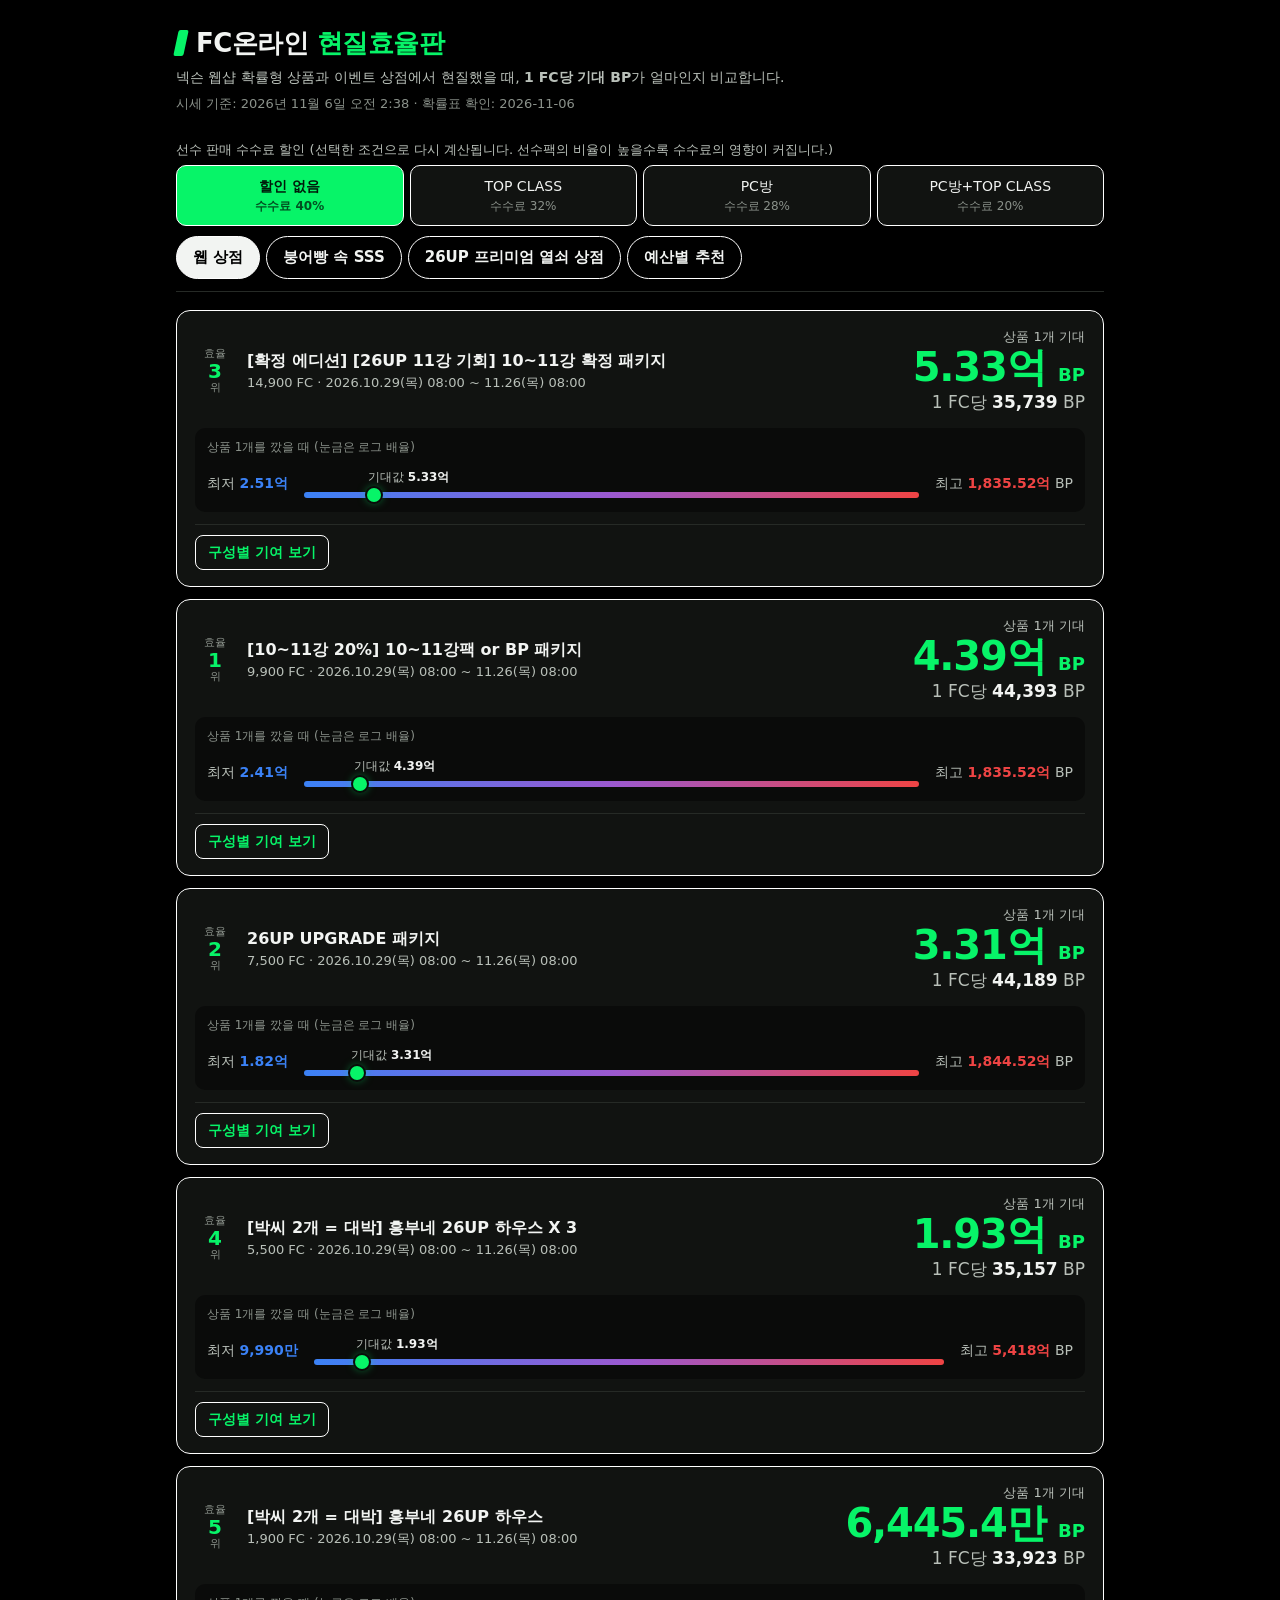
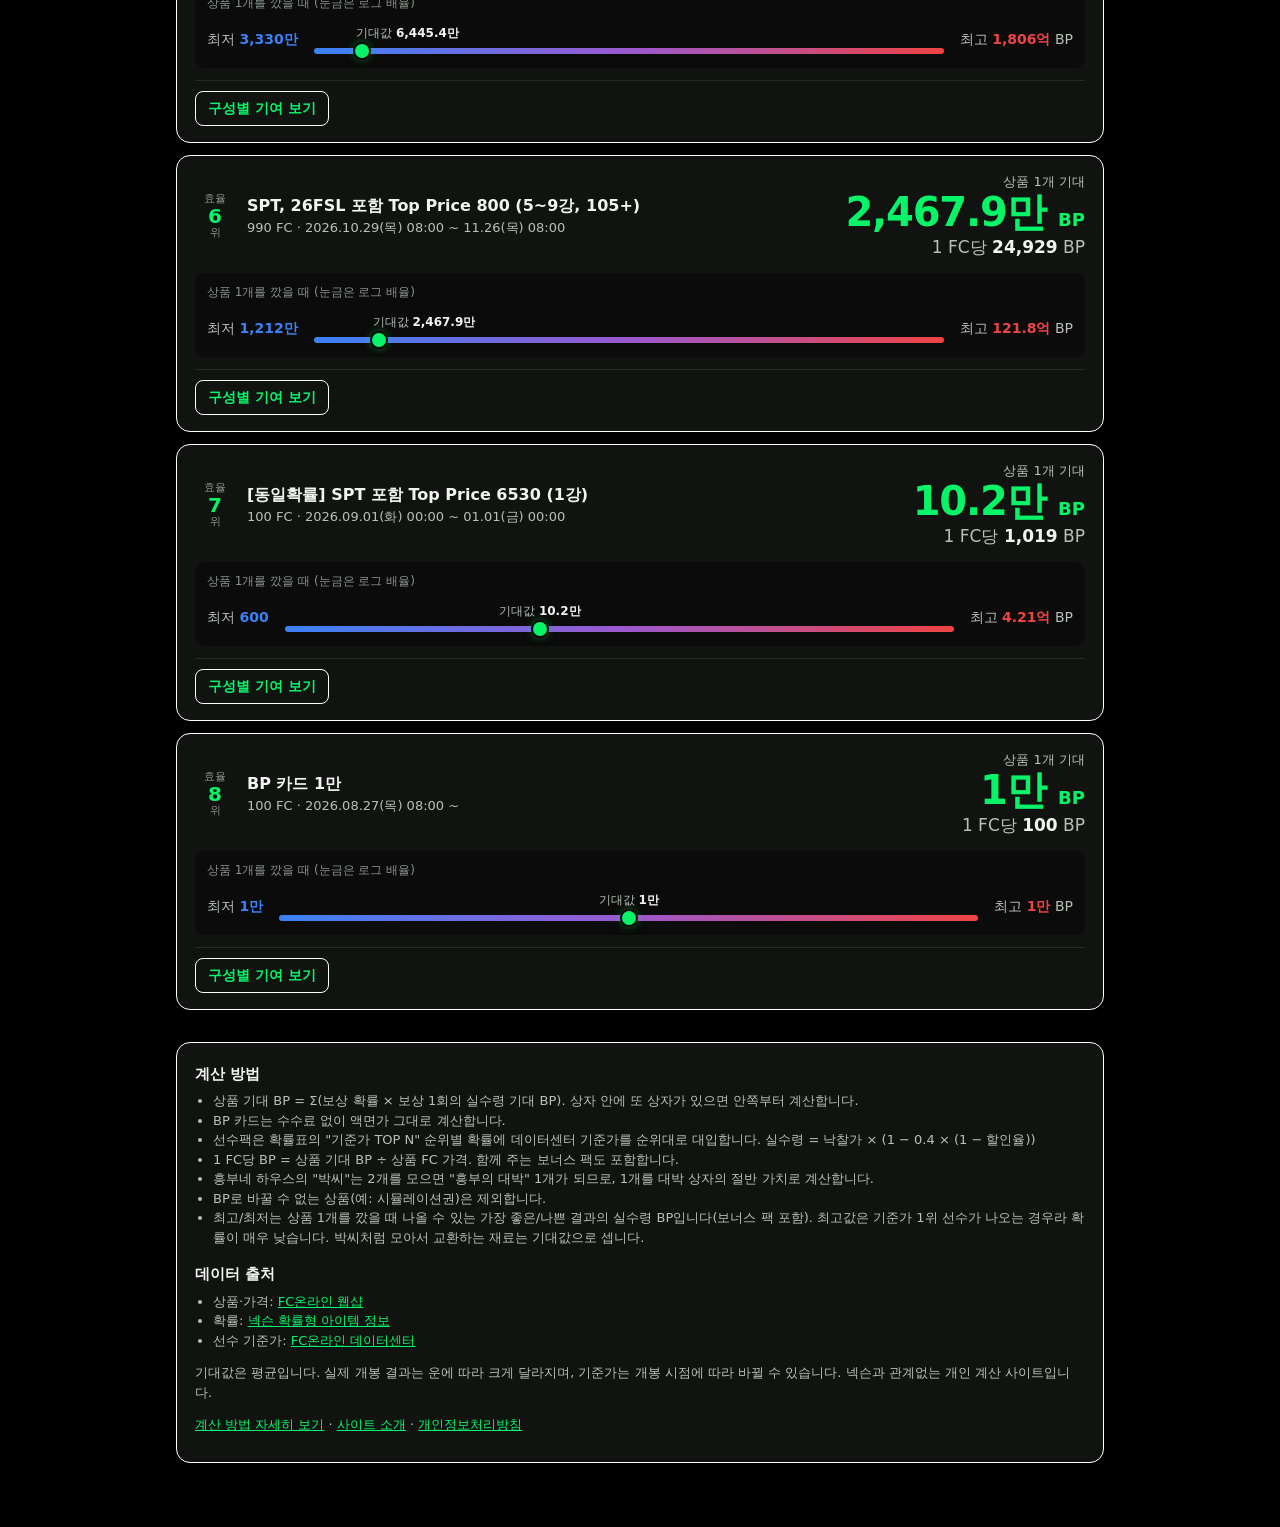
==== commit 5e053cef: "자동 갱신 2026-11-06 02:38" ====
--- a/site/index.html
+++ b/site/index.html
@@ -12,7 +12,11 @@
 <meta property="og:description" content="같은 FC로 BP를 가장 많이 돌려받는 상품은? 웹샵·이벤트 상점 효율을 매일 자동 계산해요.">
 <meta property="og:locale" content="ko_KR">
 <meta name="twitter:card" content="summary_large_image">
-<!--SITE-START--><!--SITE-END-->
+<!--SITE-START-->
+<link rel="canonical" href="https://spelly251.github.io/fc-efficiency/">
+<meta property="og:url" content="https://spelly251.github.io/fc-efficiency/">
+<meta property="og:image" content="https://spelly251.github.io/fc-efficiency/og.png">
+<!--SITE-END-->
 <style>
   /* 검은 배경 + FC온라인 형광 초록 포인트 (항상 어두운 화면) */
   :root {
@@ -235,7 +239,7 @@
 </div>
 
 <script id="fc-data">
-/*DATA-START*/window.FC_DATA = {"updated_at":"2026-11-06T01:15+09:00","probability_fetched":"2026-11-06","products":[{"pid":44732,"name":"[10~11강 20%] 10~11강팩 or BP 패키지","price_fc":9900,"period":"2026.10.29(목) 08:00 ~ 11.26(목) 08:00","limit":null,"limit_text":"","status":"ok","reason":null,"components":[{"name":"[10~11강 20%] 10~11강팩 or BP 상자","count":1},{"name":"[동일확률] 26UP Top Price 1435 (1~7강)","count":3}],"rows":[{"name":"26UP Top Price 95 (11강, 114+)","from":"[10~11강 20%] 10~11강팩 or BP 상자","prob":0.019924,"amount":1,"w":0.019924,"bp":0.0,"player":1371552563.7037995},{"name":"UC Top Price 110 (11강, 117+)","from":"[10~11강 20%] 10~11강팩 or BP 상자","prob":0.0051719999999999995,"amount":1,"w":0.0051719999999999995,"bp":0.0,"player":944210298.9080772},{"name":"SPT, 26FSL 포함 Top Price 630 (11강, 114+)","from":"[10~11강 20%] 10~11강팩 or BP 상자","prob":0.1,"amount":1,"w":0.1,"bp":0.0,"player":1012138963.4076139},{"name":"UC Top Price 60 (10강, 117+)","from":"[10~11강 20%] 10~11강팩 or BP 상자","prob":0.024058000000000003,"amount":1,"w":0.024058000000000003,"bp":0.0,"player":735857493.4379516},{"name":"26UP 포함 Top Price 270 (10강, 114+)","from":"[10~11강 20%] 10~11강팩 or BP 상자","prob":0.050846,"amount":1,"w":0.050846,"bp":0.0,"player":889677534.3935307},{"name":"행운의 BP 카드 (400만~800만)","from":"[10~11강 20%] 10~11강팩 or BP 상자","prob":0.8,"amount":80,"w":64.0,"bp":4810000.0,"player":0.0},{"name":"[동일확률] 26UP Top Price 1435 (1~7강)","from":null,"prob":1.0,"amount":3,"w":3,"bp":0.0,"player":7677111.289198599}],"range":{"none":[240062460.0,183552000000.0],"top":[272070788.0,208025599999.99997],"pc":[288074952.0,220262400000.0],"pc_top":[320083280.0,244736000000.0]}},{"pid":44733,"name":"26UP UPGRADE 패키지","price_fc":7500,"period":"2026.10.29(목) 08:00 ~ 11.26(목) 08:00","limit":null,"limit_text":"","status":"ok","reason":null,"components":[{"name":"26UP UPGRADE 상자","count":1},{"name":"[동일확률] 26UP Top Price 1435 (1~7강)","count":3},{"name":"26PL Top Price 5500 (1~11강)","count":2}],"rows":[{"name":"[TRIPLE UP] 26UP Top Price 116 (11강, 114+)","from":"26UP UPGRADE 상자","prob":0.01024,"amount":1,"w":0.01024,"bp":0.0,"player":1202902946.3288264},{"name":"[TRIPLE UP] UC Top Price 111 (11강, 117+)","from":"26UP UPGRADE 상자","prob":0.00392,"amount":1,"w":0.00392,"bp":0.0,"player":845290159.0858371},{"name":"[DOUBLE UP] SPT, 26FSL 포함 Top Price 880 (11강, 114+)","from":"26UP UPGRADE 상자","prob":0.07675799999999999,"amount":1,"w":0.07675799999999999,"bp":0.0,"player":721440472.0491587},{"name":"[DOUBLE UP] 26UP 포함 Top Price 490 (10강, 110+)","from":"26UP UPGRADE 상자","prob":0.08150299999999999,"amount":1,"w":0.08150299999999999,"bp":0.0,"player":536222498.2623187},{"name":"[DOUBLE UP] 26UP 포함 Top Price 125 (9강, 110+)","from":"26UP UPGRADE 상자","prob":0.091,"amount":1,"w":0.091,"bp":0.0,"player":666501794.3047289},{"name":"[DOUBLE UP] 26UP 포함 Top Price 160 (8~9강, 110+)","from":"26UP UPGRADE 상자","prob":0.160379,"amount":1,"w":0.160379,"bp":0.0,"player":704781238.9304781},{"name":"[DOUBLE UP] 26UP 포함 Top Price 80 (8강, 110+)","from":"26UP UPGRADE 상자","prob":0.0762,"amount":1,"w":0.0762,"bp":0.0,"player":643131720.248634},{"name":"[UP] BP 카드 2.3억","from":"26UP UPGRADE 상자","prob":0.5,"amount":1,"w":0.5,"bp":230000000.0,"player":0.0},{"name":"[동일확률] 26UP Top Price 1435 (1~7강)","from":null,"prob":1.0,"amount":3,"w":3,"bp":0.0,"player":7677111.289198599},{"name":"26PL Top Price 5500 (1~11강)","from":null,"prob":1.0,"amount":2,"w":2,"bp":0.0,"player":117747.87479740134}],"range":{"none":[182463660.0,184452000000.0],"top":[206792147.99999997,209045599999.99997],"pc":[218956392.0,221342400000.0],"pc_top":[230084880.0,245936000000.0]}},{"pid":44730,"name":"[확정 에디션] [26UP 11강 기회] 10~11강 확정 패키지","price_fc":14900,"period":"2026.10.29(목) 08:00 ~ 11.26(목) 08:00","limit":3,"limit_text":"구매제한 계정 3회","status":"ok","reason":null,"components":[{"name":"[26UP 11강 기회] 10~11강 확정 상자","count":1},{"name":"[동일확률] 26UP Top Price 1435 (1~7강)","count":3}],"rows":[{"name":"26UP Top Price 90 (11강, 115+)","from":"[26UP 11강 기회] 10~11강 확정 상자","prob":0.020354999999999998,"amount":1,"w":0.020354999999999998,"bp":0.0,"player":1338858773.902869},{"name":"UC Top Price 106 (11강, 118+)","from":"[26UP 11강 기회] 10~11강 확정 상자","prob":0.007788000000000001,"amount":1,"w":0.007788000000000001,"bp":0.0,"player":1004393014.5653884},{"name":"SPT, 26FSL 포함 Top Price 100 (11강)","from":"[26UP 11강 기회] 10~11강 확정 상자","prob":0.03,"amount":1,"w":0.03,"bp":0.0,"player":1092232543.8635652},{"name":"WG 포함 Top Price 460 (11강, 115+)","from":"[26UP 11강 기회] 10~11강 확정 상자","prob":0.120505,"amount":1,"w":0.120505,"bp":0.0,"player":1040987890.6764784},{"name":"26UP, UC 포함 Top Price 310 (10강, 115+)","from":"[26UP 11강 기회] 10~11강 확정 상자","prob":0.821352,"amount":1,"w":0.821352,"bp":0.0,"player":814382160.4323419},{"name":"[동일확률] 26UP Top Price 1435 (1~7강)","from":null,"prob":1.0,"amount":3,"w":3,"bp":0.0,"player":7677111.289198599}],"range":{"none":[251462460.0,183552000000.0],"top":[284990788.0,208025599999.99997],"pc":[301754952.0,220262400000.0],"pc_top":[335283280.0,244736000000.0]}},{"pid":44734,"name":"[박씨 2개 = 대박] 흥부네 26UP 하우스 X 3","price_fc":5500,"period":"2026.10.29(목) 08:00 ~ 11.26(목) 08:00","limit":null,"limit_text":"","status":"ok","reason":null,"components":[{"name":"[박씨 2개 = 대박] 흥부네 26UP 하우스","count":3}],"rows":[{"name":"26UP Top Price 160 (11강)","from":"[박씨 2개 = 대박] 흥부네 26UP 하우스","prob":0.0025009999999999998,"amount":3,"w":0.007502999999999999,"bp":0.0,"player":482976289.50954443},{"name":"UC, SPT, 26FSL Top Price 245 (11강)","from":"[박씨 2개 = 대박] 흥부네 26UP 하우스","prob":0.009250000000000001,"amount":3,"w":0.027750000000000004,"bp":0.0,"player":388767996.1886974},{"name":"WG 포함 Top Price 1600 (11강, 104+)","from":"[박씨 2개 = 대박] 흥부네 26UP 하우스","prob":0.010988,"amount":3,"w":0.032964,"bp":0.0,"player":175183644.77012292},{"name":"26UP Top Price 60 (10강)","from":"[박씨 2개 = 대박] 흥부네 26UP 하우스","prob":0.005738,"amount":3,"w":0.017214,"bp":0.0,"player":633722591.7739716},{"name":"SPT, 26FSL 포함 Top Price 770 (10강, 108+)","from":"[박씨 2개 = 대박] 흥부네 26UP 하우스","prob":0.0326,"amount":3,"w":0.0978,"bp":0.0,"player":166187289.34246132},{"name":"SPT, 26FSL 포함 Top Price 205 (9강, 108+)","from":"[박씨 2개 = 대박] 흥부네 26UP 하우스","prob":0.06,"amount":3,"w":0.18,"bp":0.0,"player":157196021.52974138},{"name":"SPT, 26FSL 포함 Top Price 105 (8강, 108+)","from":"[박씨 2개 = 대박] 흥부네 26UP 하우스","prob":0.07,"amount":3,"w":0.21000000000000002,"bp":0.0,"player":148048509.4438309},{"name":"26UP Top Price 110 (8~9강)","from":"[박씨 2개 = 대박] 흥부네 26UP 하우스","prob":0.011000000000000001,"amount":6,"w":0.066,"bp":0.0,"player":459605587.463914},{"name":"SPT, 26FSL 포함 Top Price 120 (1~7강)","from":"[박씨 2개 = 대박] 흥부네 26UP 하우스","prob":0.19792300000000002,"amount":9,"w":1.781307,"bp":0.0,"player":26433756.60593593},{"name":"제비가 물어다준 박씨 (박씨 2개=대박)(~26.12.03 점검 전)","from":"[박씨 2개 = 대박] 흥부네 26UP 하우스","prob":0.6,"amount":3,"w":1.7999999999999998,"bp":0.0,"player":76731220.65114368}],"range":{"none":[99900000.0,541800000000.0],"top":[113220000.0,614039999999.9999],"pc":[119880000.0,650160000000.0],"pc_top":[133200000.0,722400000000.0]}},{"pid":44735,"name":"[박씨 2개 = 대박] 흥부네 26UP 하우스","price_fc":1900,"period":"2026.10.29(목) 08:00 ~ 11.26(목) 08:00","limit":null,"limit_text":"","status":"ok","reason":null,"components":[{"name":"[박씨 2개 = 대박] 흥부네 26UP 하우스","count":1}],"rows":[{"name":"26UP Top Price 160 (11강)","from":"[박씨 2개 = 대박] 흥부네 26UP 하우스","prob":0.0025009999999999998,"amount":1,"w":0.0025009999999999998,"bp":0.0,"player":482976289.50954443},{"name":"UC, SPT, 26FSL Top Price 245 (11강)","from":"[박씨 2개 = 대박] 흥부네 26UP 하우스","prob":0.009250000000000001,"amount":1,"w":0.009250000000000001,"bp":0.0,"player":388767996.1886974},{"name":"WG 포함 Top Price 1600 (11강, 104+)","from":"[박씨 2개 = 대박] 흥부네 26UP 하우스","prob":0.010988,"amount":1,"w":0.010988,"bp":0.0,"player":175183644.77012292},{"name":"26UP Top Price 60 (10강)","from":"[박씨 2개 = 대박] 흥부네 26UP 하우스","prob":0.005738,"amount":1,"w":0.005738,"bp":0.0,"player":633722591.7739716},{"name":"SPT, 26FSL 포함 Top Price 770 (10강, 108+)","from":"[박씨 2개 = 대박] 흥부네 26UP 하우스","prob":0.0326,"amount":1,"w":0.0326,"bp":0.0,"player":166187289.34246132},{"name":"SPT, 26FSL 포함 Top Price 205 (9강, 108+)","from":"[박씨 2개 = 대박] 흥부네 26UP 하우스","prob":0.06,"amount":1,"w":0.06,"bp":0.0,"player":157196021.52974138},{"name":"SPT, 26FSL 포함 Top Price 105 (8강, 108+)","from":"[박씨 2개 = 대박] 흥부네 26UP 하우스","prob":0.07,"amount":1,"w":0.07,"bp":0.0,"player":148048509.4438309},{"name":"26UP Top Price 110 (8~9강)","from":"[박씨 2개 = 대박] 흥부네 26UP 하우스","prob":0.011000000000000001,"amount":2,"w":0.022000000000000002,"bp":0.0,"player":459605587.463914},{"name":"SPT, 26FSL 포함 Top Price 120 (1~7강)","from":"[박씨 2개 = 대박] 흥부네 26UP 하우스","prob":0.19792300000000002,"amount":3,"w":0.593769,"bp":0.0,"player":26433756.60593593},{"name":"제비가 물어다준 박씨 (박씨 2개=대박)(~26.12.03 점검 전)","from":"[박씨 2개 = 대박] 흥부네 26UP 하우스","prob":0.6,"amount":1,"w":0.6,"bp":0.0,"player":76731220.65114368}],"range":{"none":[33300000.0,180600000000.0],"top":[37740000.0,204679999999.99997],"pc":[39960000.0,216720000000.0],"pc_top":[44400000.0,240800000000.0]}},{"pid":44736,"name":"SPT, 26FSL 포함 Top Price 800 (5~9강, 105+)","price_fc":990,"period":"2026.10.29(목) 08:00 ~ 11.26(목) 08:00","limit":1,"limit_text":"구매제한 계정 1회","status":"ok","reason":null,"components":[{"name":"SPT, 26FSL 포함 Top Price 800 (5~9강, 105+)","count":1}],"rows":[{"name":"SPT, 26FSL 포함 Top Price 800 (5~9강, 105+)","from":null,"prob":1.0,"amount":1,"w":1,"bp":0.0,"player":41132368.52442608}],"range":{"none":[12120000.0,12180000000.0],"top":[13735999.999999998,13803999999.999998],"pc":[14544000.0,14616000000.0],"pc_top":[16160000.0,16240000000.0]}},{"pid":48222,"name":"[동일확률] SPT 포함 Top Price 6530 (1강)","price_fc":100,"period":"2026.09.01(화) 00:00 ~ 01.01(금) 00:00","limit":50,"limit_text":"구매제한 월50회","status":"ok","reason":null,"components":[{"name":"[동일확률] SPT 포함 Top Price 6530 (1강)","count":1}],"rows":[{"name":"[동일확률] SPT 포함 Top Price 6530 (1강)","from":null,"prob":1.0,"amount":1,"w":1,"bp":0.0,"player":169812.56967840798}],"range":{"none":[600.0,420600000.0],"top":[679.9999999999999,476679999.99999994],"pc":[720.0,504720000.0],"pc_top":[800.0,560800000.0]}},{"pid":48227,"name":"BP 카드 1만","price_fc":100,"period":"2026.08.27(목) 08:00 ~","limit":50,"limit_text":"구매제한 월50회","status":"ok","reason":null,"components":[{"name":"BP 카드 1만","count":1}],"rows":[{"name":"BP 카드 1만","from":null,"prob":1.0,"amount":1,"w":1,"bp":10000.0,"player":0.0}],"range":{"none":[10000,10000],"top":[10000,10000],"pc":[10000,10000],"pc_top":[10000,10000]}}],"skipped":[{"name":"시뮬레이션권 상자","reason":"BP로 환산할 수 없는 상품"}],"tabs":{"fishbread":{"cards":[{"name":"스페셜 게임 참여권 1개","group":"스페셜 게임","price_fc":2100,"count":1,"period":"2026.11.05(목) ~ 12.03(목) 점검 전","per":{"none":{"ev":122716797.379085,"per_fc":58436.57018051667,"per_fc_alt":52209.912536443146,"per_ticket":122716797.379085,"per_ticket_alt":109640816.3265306,"lucky7":20057142.85714286,"draws_per_board":17.0398,"grades":[{"grade":"SSS","cells":1,"value":708000000.0,"choice":"코인 15개"},{"grade":"SS","cells":2,"value":236000000.0,"choice":"코인 5개"},{"grade":"S","cells":6,"value":141600000.0,"choice":"코인 3개"},{"grade":"A","cells":10,"value":94400000.0,"choice":"코인 2개"},{"grade":"B","cells":30,"value":47200000.0,"choice":"코인 1개"}],"coin_value":47200000.0},"top":{"ev":123735861.76970688,"per_fc":58921.838937955654,"per_fc_alt":52467.15758262101,"per_ticket":123735861.76970688,"per_ticket_alt":110181030.92350411,"lucky7":20057142.85714286,"draws_per_board":17.1782,"grades":[{"grade":"SSS","cells":1,"value":734470515.2517012,"choice":"[스페셜SSS][26UP 11강 기회] 상자"},{"grade":"SS","cells":2,"value":236000000.0,"choice":"코인 5개"},{"grade":"S","cells":6,"value":141600000.0,"choice":"코인 3개"},{"grade":"A","cells":10,"value":94400000.0,"choice":"코인 2개"},{"grade":"B","cells":30,"value":47200000.0,"choice":"코인 1개"}],"coin_value":47200000.0},"pc":{"ev":126710591.71773347,"per_fc":60338.37700844451,"per_fc_alt":53502.71764017855,"per_ticket":126710591.71773347,"per_ticket_alt":112355707.04437494,"lucky7":20057142.85714286,"draws_per_board":17.2868,"grades":[{"grade":"SSS","cells":1,"value":777674663.2076837,"choice":"[스페셜SSS][26UP 11강 기회] 상자"},{"grade":"SS","cells":2,"value":241856906.216859,"choice":"[스페셜SS][26UP 10강 기회] 상자"},{"grade":"S","cells":6,"value":143878286.89116043,"choice":"코인 3개"},{"grade":"A","cells":10,"value":95918857.92744029,"choice":"코인 2개"},{"grade":"B","cells":30,"value":47959428.96372014,"choice":"코인 1개"}],"coin_value":47959428.96372014},"pc_top":{"ev":138984612.27571023,"per_fc":66183.14870271916,"per_fc_alt":58574.840999447435,"per_ticket":138984612.27571023,"per_ticket_alt":123007166.09883961,"lucky7":22175032.497106038,"draws_per_board":17.2934,"grades":[{"grade":"SSS","cells":1,"value":864082959.1196486,"choice":"[스페셜SSS][26UP 11강 기회] 상자"},{"grade":"SS","cells":2,"value":268729895.79651004,"choice":"[스페셜SS][26UP 10강 기회] 상자"},{"grade":"S","cells":6,"value":156142579.22524747,"choice":"코인 3개"},{"grade":"A","cells":10,"value":104095052.81683165,"choice":"코인 2개"},{"grade":"B","cells":30,"value":52047526.408415824,"choice":"코인 1개"}],"coin_value":52047526.408415824}}},{"name":"[특별할인] 스페셜 게임 참여권 1개 (10회 제한)","group":"스페셜 게임","price_fc":1900,"count":1,"period":"2026.11.05(목) ~ 12.03(목) 점검 전","per":{"none":{"ev":122716797.379085,"per_fc":64587.788094255266,"per_fc_alt":57705.69280343716,"per_ticket":122716797.379085,"per_ticket_alt":109640816.3265306,"lucky7":20057142.85714286,"draws_per_board":17.0398,"grades":[{"grade":"SSS","cells":1,"value":708000000.0,"choice":"코인 15개"},{"grade":"SS","cells":2,"value":236000000.0,"choice":"코인 5개"},{"grade":"S","cells":6,"value":141600000.0,"choice":"코인 3개"},{"grade":"A","cells":10,"value":94400000.0,"choice":"코인 2개"},{"grade":"B","cells":30,"value":47200000.0,"choice":"코인 1개"}],"coin_value":47200000.0},"top":{"ev":123735861.76970688,"per_fc":65124.13777352993,"per_fc_alt":57990.016275528484,"per_ticket":123735861.76970688,"per_ticket_alt":110181030.92350411,"lucky7":20057142.85714286,"draws_per_board":17.1782,"grades":[{"grade":"SSS","cells":1,"value":734470515.2517012,"choice":"[스페셜SSS][26UP 11강 기회] 상자"},{"grade":"SS","cells":2,"value":236000000.0,"choice":"코인 5개"},{"grade":"S","cells":6,"value":141600000.0,"choice":"코인 3개"},{"grade":"A","cells":10,"value":94400000.0,"choice":"코인 2개"},{"grade":"B","cells":30,"value":47200000.0,"choice":"코인 1개"}],"coin_value":47200000.0},"pc":{"ev":126710591.71773347,"per_fc":66689.78511459657,"per_fc_alt":59134.58265493418,"per_ticket":126710591.71773347,"per_ticket_alt":112355707.04437494,"lucky7":20057142.85714286,"draws_per_board":17.2868,"grades":[{"grade":"SSS","cells":1,"value":777674663.2076837,"choice":"[스페셜SSS][26UP 11강 기회] 상자"},{"grade":"SS","cells":2,"value":241856906.216859,"choice":"[스페셜SS][26UP 10강 기회] 상자"},{"grade":"S","cells":6,"value":143878286.89116043,"choice":"코인 3개"},{"grade":"A","cells":10,"value":95918857.92744029,"choice":"코인 2개"},{"grade":"B","cells":30,"value":47959428.96372014,"choice":"코인 1개"}],"coin_value":47959428.96372014},"pc_top":{"ev":138984612.27571023,"per_fc":73149.79593458433,"per_fc_alt":64740.613736231375,"per_ticket":138984612.27571023,"per_ticket_alt":123007166.09883961,"lucky7":22175032.497106038,"draws_per_board":17.2934,"grades":[{"grade":"SSS","cells":1,"value":864082959.1196486,"choice":"[스페셜SSS][26UP 11강 기회] 상자"},{"grade":"SS","cells":2,"value":268729895.79651004,"choice":"[스페셜SS][26UP 10강 기회] 상자"},{"grade":"S","cells":6,"value":156142579.22524747,"choice":"코인 3개"},{"grade":"A","cells":10,"value":104095052.81683165,"choice":"코인 2개"},{"grade":"B","cells":30,"value":52047526.408415824,"choice":"코인 1개"}],"coin_value":52047526.408415824}}},{"name":"스페셜 게임 참여권 4개 묶음","group":"스페셜 게임","price_fc":7500,"count":4,"period":"2026.11.05(목) ~ 12.03(목) 점검 전","per":{"none":{"ev":490867189.51634,"per_fc":65448.95860217867,"per_fc_alt":58475.102040816324,"per_ticket":122716797.379085,"per_ticket_alt":109640816.3265306,"lucky7":20057142.85714286,"draws_per_board":17.0398,"grades":[{"grade":"SSS","cells":1,"value":708000000.0,"choice":"코인 15개"},{"grade":"SS","cells":2,"value":236000000.0,"choice":"코인 5개"},{"grade":"S","cells":6,"value":141600000.0,"choice":"코인 3개"},{"grade":"A","cells":10,"value":94400000.0,"choice":"코인 2개"},{"grade":"B","cells":30,"value":47200000.0,"choice":"코인 1개"}],"coin_value":47200000.0},"top":{"ev":494943447.0788275,"per_fc":65992.45961051033,"per_fc_alt":58763.216492535525,"per_ticket":123735861.76970688,"per_ticket_alt":110181030.92350411,"lucky7":20057142.85714286,"draws_per_board":17.1782,"grades":[{"grade":"SSS","cells":1,"value":734470515.2517012,"choice":"[스페셜SSS][26UP 11강 기회] 상자"},{"grade":"SS","cells":2,"value":236000000.0,"choice":"코인 5개"},{"grade":"S","cells":6,"value":141600000.0,"choice":"코인 3개"},{"grade":"A","cells":10,"value":94400000.0,"choice":"코인 2개"},{"grade":"B","cells":30,"value":47200000.0,"choice":"코인 1개"}],"coin_value":47200000.0},"pc":{"ev":506842366.8709339,"per_fc":67578.98224945785,"per_fc_alt":59923.04375699997,"per_ticket":126710591.71773347,"per_ticket_alt":112355707.04437494,"lucky7":20057142.85714286,"draws_per_board":17.2868,"grades":[{"grade":"SSS","cells":1,"value":777674663.2076837,"choice":"[스페셜SSS][26UP 11강 기회] 상자"},{"grade":"SS","cells":2,"value":241856906.216859,"choice":"[스페셜SS][26UP 10강 기회] 상자"},{"grade":"S","cells":6,"value":143878286.89116043,"choice":"코인 3개"},{"grade":"A","cells":10,"value":95918857.92744029,"choice":"코인 2개"},{"grade":"B","cells":30,"value":47959428.96372014,"choice":"코인 1개"}],"coin_value":47959428.96372014},"pc_top":{"ev":555938449.1028409,"per_fc":74125.12654704545,"per_fc_alt":65603.82191938112,"per_ticket":138984612.27571023,"per_ticket_alt":123007166.09883961,"lucky7":22175032.497106038,"draws_per_board":17.2934,"grades":[{"grade":"SSS","cells":1,"value":864082959.1196486,"choice":"[스페셜SSS][26UP 11강 기회] 상자"},{"grade":"SS","cells":2,"value":268729895.79651004,"choice":"[스페셜SS][26UP 10강 기회] 상자"},{"grade":"S","cells":6,"value":156142579.22524747,"choice":"코인 3개"},{"grade":"A","cells":10,"value":104095052.81683165,"choice":"코인 2개"},{"grade":"B","cells":30,"value":52047526.408415824,"choice":"코인 1개"}],"coin_value":52047526.408415824}}},{"name":"스페셜 게임 참여권 8개 묶음","group":"스페셜 게임","price_fc":14900,"count":8,"period":"2026.11.05(목) ~ 12.03(목) 점검 전","per":{"none":{"ev":981734379.03268,"per_fc":65888.21335789798,"per_fc_alt":58867.55239008355,"per_ticket":122716797.379085,"per_ticket_alt":109640816.3265306,"lucky7":20057142.85714286,"draws_per_board":17.0398,"grades":[{"grade":"SSS","cells":1,"value":708000000.0,"choice":"코인 15개"},{"grade":"SS","cells":2,"value":236000000.0,"choice":"코인 5개"},{"grade":"S","cells":6,"value":141600000.0,"choice":"코인 3개"},{"grade":"A","cells":10,"value":94400000.0,"choice":"코인 2개"},{"grade":"B","cells":30,"value":47200000.0,"choice":"코인 1개"}],"coin_value":47200000.0},"top":{"ev":989886894.157655,"per_fc":66435.3620240037,"per_fc_alt":59157.600495841136,"per_ticket":123735861.76970688,"per_ticket_alt":110181030.92350411,"lucky7":20057142.85714286,"draws_per_board":17.1782,"grades":[{"grade":"SSS","cells":1,"value":734470515.2517012,"choice":"[스페셜SSS][26UP 11강 기회] 상자"},{"grade":"SS","cells":2,"value":236000000.0,"choice":"코인 5개"},{"grade":"S","cells":6,"value":141600000.0,"choice":"코인 3개"},{"grade":"A","cells":10,"value":94400000.0,"choice":"코인 2개"},{"grade":"B","cells":30,"value":47200000.0,"choice":"코인 1개"}],"coin_value":47200000.0},"pc":{"ev":1013684733.7418678,"per_fc":68032.53246589717,"per_fc_alt":60325.21183590601,"per_ticket":126710591.71773347,"per_ticket_alt":112355707.04437494,"lucky7":20057142.85714286,"draws_per_board":17.2868,"grades":[{"grade":"SSS","cells":1,"value":777674663.2076837,"choice":"[스페셜SSS][26UP 11강 기회] 상자"},{"grade":"SS","cells":2,"value":241856906.216859,"choice":"[스페셜SS][26UP 10강 기회] 상자"},{"grade":"S","cells":6,"value":143878286.89116043,"choice":"코인 3개"},{"grade":"A","cells":10,"value":95918857.92744029,"choice":"코인 2개"},{"grade":"B","cells":30,"value":47959428.96372014,"choice":"코인 1개"}],"coin_value":47959428.96372014},"pc_top":{"ev":1111876898.2056818,"per_fc":74622.610617831,"per_fc_alt":66044.1160262226,"per_ticket":138984612.27571023,"per_ticket_alt":123007166.09883961,"lucky7":22175032.497106038,"draws_per_board":17.2934,"grades":[{"grade":"SSS","cells":1,"value":864082959.1196486,"choice":"[스페셜SSS][26UP 11강 기회] 상자"},{"grade":"SS","cells":2,"value":268729895.79651004,"choice":"[스페셜SS][26UP 10강 기회] 상자"},{"grade":"S","cells":6,"value":156142579.22524747,"choice":"코인 3개"},{"grade":"A","cells":10,"value":104095052.81683165,"choice":"코인 2개"},{"grade":"B","cells":30,"value":52047526.408415824,"choice":"코인 1개"}],"coin_value":52047526.408415824}}},{"name":"일반 게임 참여권 1개","group":"일반 게임","price_fc":990,"count":1,"period":"2026.11.05(목) ~ 12.03(목) 점검 전","per":{"none":{"ev":56590631.568431854,"per_fc":57162.25410952712,"per_fc_alt":50191.713048855905,"per_ticket":56590631.568431854,"per_ticket_alt":49689795.91836735,"lucky7":0.0,"draws_per_board":12.1436,"grades":[{"grade":"SSS","cells":9,"value":171600000.0,"choice":"[일반SSS] 행운의 BP 카드 (1.4억~2.8억)"},{"grade":"A","cells":40,"value":22260000.0,"choice":"[일반A] 행운의 BP 카드 (1800만~3600만)"}],"coin_value":47200000.0},"top":{"ev":56590631.568431854,"per_fc":57162.25410952712,"per_fc_alt":50191.713048855905,"per_ticket":56590631.568431854,"per_ticket_alt":49689795.91836735,"lucky7":0.0,"draws_per_board":12.1436,"grades":[{"grade":"SSS","cells":9,"value":171600000.0,"choice":"[일반SSS] 행운의 BP 카드 (1.4억~2.8억)"},{"grade":"A","cells":40,"value":22260000.0,"choice":"[일반A] 행운의 BP 카드 (1800만~3600만)"}],"coin_value":47200000.0},"pc":{"ev":56590631.568431854,"per_fc":57162.25410952712,"per_fc_alt":50191.713048855905,"per_ticket":56590631.568431854,"per_ticket_alt":49689795.91836735,"lucky7":0.0,"draws_per_board":12.1436,"grades":[{"grade":"SSS","cells":9,"value":171600000.0,"choice":"[일반SSS] 행운의 BP 카드 (1.4억~2.8억)"},{"grade":"A","cells":40,"value":22260000.0,"choice":"[일반A] 행운의 BP 카드 (1800만~3600만)"}],"coin_value":47959428.96372014},"pc_top":{"ev":59731901.73488471,"per_fc":60335.25427766132,"per_fc_alt":52726.90518149635,"per_ticket":59731901.73488471,"per_ticket_alt":52199636.129681386,"lucky7":0.0,"draws_per_board":12.1436,"grades":[{"grade":"SSS","cells":9,"value":185264685.59493196,"choice":"[일반SSS][26UP 11강 기회] 상자"},{"grade":"A","cells":40,"value":22260000.0,"choice":"[일반A] 행운의 BP 카드 (1800만~3600만)"}],"coin_value":52047526.408415824}}},{"name":"일반 게임 참여권 5개 묶음","group":"일반 게임","price_fc":4950,"count":5,"period":"2026.11.05(목) ~ 12.03(목) 점검 전","per":{"none":{"ev":282953157.8421593,"per_fc":57162.25410952712,"per_fc_alt":50191.71304885591,"per_ticket":56590631.568431854,"per_ticket_alt":49689795.91836735,"lucky7":0.0,"draws_per_board":12.1436,"grades":[{"grade":"SSS","cells":9,"value":171600000.0,"choice":"[일반SSS] 행운의 BP 카드 (1.4억~2.8억)"},{"grade":"A","cells":40,"value":22260000.0,"choice":"[일반A] 행운의 BP 카드 (1800만~3600만)"}],"coin_value":47200000.0},"top":{"ev":282953157.8421593,"per_fc":57162.25410952712,"per_fc_alt":50191.71304885591,"per_ticket":56590631.568431854,"per_ticket_alt":49689795.91836735,"lucky7":0.0,"draws_per_board":12.1436,"grades":[{"grade":"SSS","cells":9,"value":171600000.0,"choice":"[일반SSS] 행운의 BP 카드 (1.4억~2.8억)"},{"grade":"A","cells":40,"value":22260000.0,"choice":"[일반A] 행운의 BP 카드 (1800만~3600만)"}],"coin_value":47200000.0},"pc":{"ev":282953157.8421593,"per_fc":57162.25410952712,"per_fc_alt":50191.71304885591,"per_ticket":56590631.568431854,"per_ticket_alt":49689795.91836735,"lucky7":0.0,"draws_per_board":12.1436,"grades":[{"grade":"SSS","cells":9,"value":171600000.0,"choice":"[일반SSS] 행운의 BP 카드 (1.4억~2.8억)"},{"grade":"A","cells":40,"value":22260000.0,"choice":"[일반A] 행운의 BP 카드 (1800만~3600만)"}],"coin_value":47959428.96372014},"pc_top":{"ev":298659508.6744236,"per_fc":60335.254277661326,"per_fc_alt":52726.905181496346,"per_ticket":59731901.73488471,"per_ticket_alt":52199636.129681386,"lucky7":0.0,"draws_per_board":12.1436,"grades":[{"grade":"SSS","cells":9,"value":185264685.59493196,"choice":"[일반SSS][26UP 11강 기회] 상자"},{"grade":"A","cells":40,"value":22260000.0,"choice":"[일반A] 행운의 BP 카드 (1800만~3600만)"}],"coin_value":52047526.408415824}}}],"bonus_coins":{"황금 붕어빵 상자":14.700000000000001,"[선수팩 80%] 팥 붕어빵 상자":2.94},"ended":false},"keyshop":{"cards":[{"name":"[특별할인] 열쇠 상자 1개","boxes":1,"price_fc":1590,"period":"2026.10.29(목) ~ 11.26(목) 점검 전","avg_keys":2.57445,"p_reach_120":0.0001,"p_reach_800":0.0001,"per":{"none":{"ev":25927209.880462892,"per_fc":16306.421308467228,"key_value":27250303.60459346,"uses":[{"name":"[열쇠 800개] 프리미엄 더블드로우 상자","keys":800,"per_key":27250303.60459346,"on_c":null},{"name":"[열쇠 360개][선수팩 70%] 프리미엄 세컨드 찬스 드로우 상자","keys":360,"per_key":22171837.949886877,"on_c":"업그레이드"},{"name":"[열쇠 120개] 더블드로우 상자","keys":120,"per_key":21667425.7249755,"on_c":null},{"name":"[열쇠 60개][선수팩 70%] 세컨드 찬스 드로우 상자","keys":60,"per_key":19739866.19838694,"on_c":"업그레이드"},{"name":"[열쇠 20개][선수팩 70%] 베이직 세컨드 찬스 드로우 상자","keys":20,"per_key":17744078.396149117,"on_c":"C 그대로"},{"name":"[열쇠 1개] 선수팩 or BP 상자","keys":1,"per_key":7451647.455193058,"on_c":null}]},"top":{"ev":28583143.697857946,"per_fc":17976.819935759715,"key_value":30883677.418539256,"uses":[{"name":"[열쇠 800개] 프리미엄 더블드로우 상자","keys":800,"per_key":30883677.418539256,"on_c":null},{"name":"[열쇠 360개][선수팩 70%] 프리미엄 세컨드 찬스 드로우 상자","keys":360,"per_key":25128083.0098718,"on_c":"업그레이드"},{"name":"[열쇠 120개] 더블드로우 상자","keys":120,"per_key":24556415.821638897,"on_c":null},{"name":"[열쇠 60개][선수팩 70%] 세컨드 찬스 드로우 상자","keys":60,"per_key":22371848.35817186,"on_c":"업그레이드"},{"name":"[열쇠 20개][선수팩 70%] 베이직 세컨드 찬스 드로우 상자","keys":20,"per_key":19577455.51563567,"on_c":"C 그대로"},{"name":"[열쇠 1개] 선수팩 or BP 상자","keys":1,"per_key":8178533.782552131,"on_c":null}]},"pc":{"ev":29911110.60655547,"per_fc":18812.019249405956,"key_value":32700364.325512156,"uses":[{"name":"[열쇠 800개] 프리미엄 더블드로우 상자","keys":800,"per_key":32700364.325512156,"on_c":null},{"name":"[열쇠 360개][선수팩 70%] 프리미엄 세컨드 찬스 드로우 상자","keys":360,"per_key":26606205.53986426,"on_c":"업그레이드"},{"name":"[열쇠 120개] 더블드로우 상자","keys":120,"per_key":26000910.8699706,"on_c":null},{"name":"[열쇠 60개][선수팩 70%] 세컨드 찬스 드로우 상자","keys":60,"per_key":23687839.438064326,"on_c":"업그레이드"},{"name":"[열쇠 20개][선수팩 70%] 베이직 세컨드 찬스 드로우 상자","keys":20,"per_key":20525574.980782606,"on_c":"업그레이드"},{"name":"[열쇠 1개] 선수팩 or BP 상자","keys":1,"per_key":8541976.946231669,"on_c":null}]},"pc_top":{"ev":32567044.423950523,"per_fc":20482.41787669844,"key_value":36333738.139457956,"uses":[{"name":"[열쇠 800개] 프리미엄 더블드로우 상자","keys":800,"per_key":36333738.139457956,"on_c":null},{"name":"[열쇠 360개][선수팩 70%] 프리미엄 세컨드 찬스 드로우 상자","keys":360,"per_key":29562450.599849176,"on_c":"업그레이드"},{"name":"[열쇠 120개] 더블드로우 상자","keys":120,"per_key":28889900.966634,"on_c":null},{"name":"[열쇠 60개][선수팩 70%] 세컨드 찬스 드로우 상자","keys":60,"per_key":26319821.59784925,"on_c":"업그레이드"},{"name":"[열쇠 20개][선수팩 70%] 베이직 세컨드 찬스 드로우 상자","keys":20,"per_key":22806194.423091784,"on_c":"업그레이드"},{"name":"[열쇠 1개] 선수팩 or BP 상자","keys":1,"per_key":9268863.273590744,"on_c":null}]}}},{"name":"[특별할인] 열쇠 상자 2개 (계정 한도)","boxes":2,"price_fc":3180,"period":"2026.10.29(목) ~ 11.26(목) 점검 전","avg_keys":5.34715,"p_reach_120":0.0005,"p_reach_800":0.0005,"per":{"none":{"ev":57505464.86934973,"per_fc":18083.479518663436,"key_value":27250303.60459346,"uses":[{"name":"[열쇠 800개] 프리미엄 더블드로우 상자","keys":800,"per_key":27250303.60459346,"on_c":null},{"name":"[열쇠 360개][선수팩 70%] 프리미엄 세컨드 찬스 드로우 상자","keys":360,"per_key":22171837.949886877,"on_c":"업그레이드"},{"name":"[열쇠 120개] 더블드로우 상자","keys":120,"per_key":21667425.7249755,"on_c":null},{"name":"[열쇠 60개][선수팩 70%] 세컨드 찬스 드로우 상자","keys":60,"per_key":19739866.19838694,"on_c":"업그레이드"},{"name":"[열쇠 20개][선수팩 70%] 베이직 세컨드 찬스 드로우 상자","keys":20,"per_key":17744078.396149117,"on_c":"C 그대로"},{"name":"[열쇠 1개] 선수팩 or BP 상자","keys":1,"per_key":7451647.455193058,"on_c":null}]},"top":{"ev":63589116.01859636,"per_fc":19996.57736433848,"key_value":30883677.418539256,"uses":[{"name":"[열쇠 800개] 프리미엄 더블드로우 상자","keys":800,"per_key":30883677.418539256,"on_c":null},{"name":"[열쇠 360개][선수팩 70%] 프리미엄 세컨드 찬스 드로우 상자","keys":360,"per_key":25128083.0098718,"on_c":"업그레이드"},{"name":"[열쇠 120개] 더블드로우 상자","keys":120,"per_key":24556415.821638897,"on_c":null},{"name":"[열쇠 60개][선수팩 70%] 세컨드 찬스 드로우 상자","keys":60,"per_key":22371848.35817186,"on_c":"업그레이드"},{"name":"[열쇠 20개][선수팩 70%] 베이직 세컨드 찬스 드로우 상자","keys":20,"per_key":19577455.51563567,"on_c":"C 그대로"},{"name":"[열쇠 1개] 선수팩 or BP 상자","keys":1,"per_key":8178533.782552131,"on_c":null}]},"pc":{"ev":66630941.593219675,"per_fc":20953.126287175997,"key_value":32700364.325512156,"uses":[{"name":"[열쇠 800개] 프리미엄 더블드로우 상자","keys":800,"per_key":32700364.325512156,"on_c":null},{"name":"[열쇠 360개][선수팩 70%] 프리미엄 세컨드 찬스 드로우 상자","keys":360,"per_key":26606205.53986426,"on_c":"업그레이드"},{"name":"[열쇠 120개] 더블드로우 상자","keys":120,"per_key":26000910.8699706,"on_c":null},{"name":"[열쇠 60개][선수팩 70%] 세컨드 찬스 드로우 상자","keys":60,"per_key":23687839.438064326,"on_c":"업그레이드"},{"name":"[열쇠 20개][선수팩 70%] 베이직 세컨드 찬스 드로우 상자","keys":20,"per_key":20525574.980782606,"on_c":"업그레이드"},{"name":"[열쇠 1개] 선수팩 or BP 상자","keys":1,"per_key":8541976.946231669,"on_c":null}]},"pc_top":{"ev":72714592.74246632,"per_fc":22866.224132851043,"key_value":36333738.139457956,"uses":[{"name":"[열쇠 800개] 프리미엄 더블드로우 상자","keys":800,"per_key":36333738.139457956,"on_c":null},{"name":"[열쇠 360개][선수팩 70%] 프리미엄 세컨드 찬스 드로우 상자","keys":360,"per_key":29562450.599849176,"on_c":"업그레이드"},{"name":"[열쇠 120개] 더블드로우 상자","keys":120,"per_key":28889900.966634,"on_c":null},{"name":"[열쇠 60개][선수팩 70%] 세컨드 찬스 드로우 상자","keys":60,"per_key":26319821.59784925,"on_c":"업그레이드"},{"name":"[열쇠 20개][선수팩 70%] 베이직 세컨드 찬스 드로우 상자","keys":20,"per_key":22806194.423091784,"on_c":"업그레이드"},{"name":"[열쇠 1개] 선수팩 or BP 상자","keys":1,"per_key":9268863.273590744,"on_c":null}]}}},{"name":"열쇠 상자 1개","boxes":1,"price_fc":1750,"period":"2026.10.29(목) ~ 11.26(목) 점검 전","avg_keys":2.57445,"p_reach_120":0.0001,"p_reach_800":0.0001,"per":{"none":{"ev":25927209.880462892,"per_fc":14815.548503121652,"key_value":27250303.60459346,"uses":[{"name":"[열쇠 800개] 프리미엄 더블드로우 상자","keys":800,"per_key":27250303.60459346,"on_c":null},{"name":"[열쇠 360개][선수팩 70%] 프리미엄 세컨드 찬스 드로우 상자","keys":360,"per_key":22171837.949886877,"on_c":"업그레이드"},{"name":"[열쇠 120개] 더블드로우 상자","keys":120,"per_key":21667425.7249755,"on_c":null},{"name":"[열쇠 60개][선수팩 70%] 세컨드 찬스 드로우 상자","keys":60,"per_key":19739866.19838694,"on_c":"업그레이드"},{"name":"[열쇠 20개][선수팩 70%] 베이직 세컨드 찬스 드로우 상자","keys":20,"per_key":17744078.396149117,"on_c":"C 그대로"},{"name":"[열쇠 1개] 선수팩 or BP 상자","keys":1,"per_key":7451647.455193058,"on_c":null}]},"top":{"ev":28583143.697857946,"per_fc":16333.224970204541,"key_value":30883677.418539256,"uses":[{"name":"[열쇠 800개] 프리미엄 더블드로우 상자","keys":800,"per_key":30883677.418539256,"on_c":null},{"name":"[열쇠 360개][선수팩 70%] 프리미엄 세컨드 찬스 드로우 상자","keys":360,"per_key":25128083.0098718,"on_c":"업그레이드"},{"name":"[열쇠 120개] 더블드로우 상자","keys":120,"per_key":24556415.821638897,"on_c":null},{"name":"[열쇠 60개][선수팩 70%] 세컨드 찬스 드로우 상자","keys":60,"per_key":22371848.35817186,"on_c":"업그레이드"},{"name":"[열쇠 20개][선수팩 70%] 베이직 세컨드 찬스 드로우 상자","keys":20,"per_key":19577455.51563567,"on_c":"C 그대로"},{"name":"[열쇠 1개] 선수팩 or BP 상자","keys":1,"per_key":8178533.782552131,"on_c":null}]},"pc":{"ev":29911110.60655547,"per_fc":17092.063203745984,"key_value":32700364.325512156,"uses":[{"name":"[열쇠 800개] 프리미엄 더블드로우 상자","keys":800,"per_key":32700364.325512156,"on_c":null},{"name":"[열쇠 360개][선수팩 70%] 프리미엄 세컨드 찬스 드로우 상자","keys":360,"per_key":26606205.53986426,"on_c":"업그레이드"},{"name":"[열쇠 120개] 더블드로우 상자","keys":120,"per_key":26000910.8699706,"on_c":null},{"name":"[열쇠 60개][선수팩 70%] 세컨드 찬스 드로우 상자","keys":60,"per_key":23687839.438064326,"on_c":"업그레이드"},{"name":"[열쇠 20개][선수팩 70%] 베이직 세컨드 찬스 드로우 상자","keys":20,"per_key":20525574.980782606,"on_c":"업그레이드"},{"name":"[열쇠 1개] 선수팩 or BP 상자","keys":1,"per_key":8541976.946231669,"on_c":null}]},"pc_top":{"ev":32567044.423950523,"per_fc":18609.73967082887,"key_value":36333738.139457956,"uses":[{"name":"[열쇠 800개] 프리미엄 더블드로우 상자","keys":800,"per_key":36333738.139457956,"on_c":null},{"name":"[열쇠 360개][선수팩 70%] 프리미엄 세컨드 찬스 드로우 상자","keys":360,"per_key":29562450.599849176,"on_c":"업그레이드"},{"name":"[열쇠 120개] 더블드로우 상자","keys":120,"per_key":28889900.966634,"on_c":null},{"name":"[열쇠 60개][선수팩 70%] 세컨드 찬스 드로우 상자","keys":60,"per_key":26319821.59784925,"on_c":"업그레이드"},{"name":"[열쇠 20개][선수팩 70%] 베이직 세컨드 찬스 드로우 상자","keys":20,"per_key":22806194.423091784,"on_c":"업그레이드"},{"name":"[열쇠 1개] 선수팩 or BP 상자","keys":1,"per_key":9268863.273590744,"on_c":null}]}}},{"name":"열쇠 상자 X 4","boxes":4,"price_fc":7000,"period":"2026.10.29(목) ~ 11.26(목) 점검 전","avg_keys":10.734,"p_reach_120":0.001,"p_reach_800":0.001,"per":{"none":{"ev":116769096.11905423,"per_fc":16681.299445579174,"key_value":27250303.60459346,"uses":[{"name":"[열쇠 800개] 프리미엄 더블드로우 상자","keys":800,"per_key":27250303.60459346,"on_c":null},{"name":"[열쇠 360개][선수팩 70%] 프리미엄 세컨드 찬스 드로우 상자","keys":360,"per_key":22171837.949886877,"on_c":"업그레이드"},{"name":"[열쇠 120개] 더블드로우 상자","keys":120,"per_key":21667425.7249755,"on_c":null},{"name":"[열쇠 60개][선수팩 70%] 세컨드 찬스 드로우 상자","keys":60,"per_key":19739866.19838694,"on_c":"업그레이드"},{"name":"[열쇠 20개][선수팩 70%] 베이직 세컨드 찬스 드로우 상자","keys":20,"per_key":17744078.396149117,"on_c":"C 그대로"},{"name":"[열쇠 1개] 선수팩 or BP 상자","keys":1,"per_key":7451647.455193058,"on_c":null}]},"top":{"ev":130107795.76826145,"per_fc":18586.827966894492,"key_value":30883677.418539256,"uses":[{"name":"[열쇠 800개] 프리미엄 더블드로우 상자","keys":800,"per_key":30883677.418539256,"on_c":null},{"name":"[열쇠 360개][선수팩 70%] 프리미엄 세컨드 찬스 드로우 상자","keys":360,"per_key":25128083.0098718,"on_c":"업그레이드"},{"name":"[열쇠 120개] 더블드로우 상자","keys":120,"per_key":24556415.821638897,"on_c":null},{"name":"[열쇠 60개][선수팩 70%] 세컨드 찬스 드로우 상자","keys":60,"per_key":22371848.35817186,"on_c":"업그레이드"},{"name":"[열쇠 20개][선수팩 70%] 베이직 세컨드 찬스 드로우 상자","keys":20,"per_key":19577455.51563567,"on_c":"C 그대로"},{"name":"[열쇠 1개] 선수팩 or BP 상자","keys":1,"per_key":8178533.782552131,"on_c":null}]},"pc":{"ev":136777145.59286505,"per_fc":19539.59222755215,"key_value":32700364.325512156,"uses":[{"name":"[열쇠 800개] 프리미엄 더블드로우 상자","keys":800,"per_key":32700364.325512156,"on_c":null},{"name":"[열쇠 360개][선수팩 70%] 프리미엄 세컨드 찬스 드로우 상자","keys":360,"per_key":26606205.53986426,"on_c":"업그레이드"},{"name":"[열쇠 120개] 더블드로우 상자","keys":120,"per_key":26000910.8699706,"on_c":null},{"name":"[열쇠 60개][선수팩 70%] 세컨드 찬스 드로우 상자","keys":60,"per_key":23687839.438064326,"on_c":"업그레이드"},{"name":"[열쇠 20개][선수팩 70%] 베이직 세컨드 찬스 드로우 상자","keys":20,"per_key":20525574.980782606,"on_c":"업그레이드"},{"name":"[열쇠 1개] 선수팩 or BP 상자","keys":1,"per_key":8541976.946231669,"on_c":null}]},"pc_top":{"ev":150115845.2420723,"per_fc":21445.120748867474,"key_value":36333738.139457956,"uses":[{"name":"[열쇠 800개] 프리미엄 더블드로우 상자","keys":800,"per_key":36333738.139457956,"on_c":null},{"name":"[열쇠 360개][선수팩 70%] 프리미엄 세컨드 찬스 드로우 상자","keys":360,"per_key":29562450.599849176,"on_c":"업그레이드"},{"name":"[열쇠 120개] 더블드로우 상자","keys":120,"per_key":28889900.966634,"on_c":null},{"name":"[열쇠 60개][선수팩 70%] 세컨드 찬스 드로우 상자","keys":60,"per_key":26319821.59784925,"on_c":"업그레이드"},{"name":"[열쇠 20개][선수팩 70%] 베이직 세컨드 찬스 드로우 상자","keys":20,"per_key":22806194.423091784,"on_c":"업그레이드"},{"name":"[열쇠 1개] 선수팩 or BP 상자","keys":1,"per_key":9268863.273590744,"on_c":null}]}}},{"name":"[상시할인] 열쇠 상자 X 9","boxes":9,"price_fc":14900,"period":"2026.10.29(목) ~ 11.26(목) 점검 전","avg_keys":23.9995,"p_reach_120":0.0022,"p_reach_800":0.0022,"per":{"none":{"ev":312493220.1373421,"per_fc":20972.69933807665,"key_value":27250303.60459346,"uses":[{"name":"[열쇠 800개] 프리미엄 더블드로우 상자","keys":800,"per_key":27250303.60459346,"on_c":null},{"name":"[열쇠 360개][선수팩 70%] 프리미엄 세컨드 찬스 드로우 상자","keys":360,"per_key":22171837.949886877,"on_c":"업그레이드"},{"name":"[열쇠 120개] 더블드로우 상자","keys":120,"per_key":21667425.7249755,"on_c":null},{"name":"[열쇠 60개][선수팩 70%] 세컨드 찬스 드로우 상자","keys":60,"per_key":19739866.19838694,"on_c":"업그레이드"},{"name":"[열쇠 20개][선수팩 70%] 베이직 세컨드 찬스 드로우 상자","keys":20,"per_key":17744078.396149117,"on_c":"C 그대로"},{"name":"[열쇠 1개] 선수팩 or BP 상자","keys":1,"per_key":7451647.455193058,"on_c":null}]},"top":{"ev":348109670.98898774,"per_fc":23363.065167046156,"key_value":30883677.418539256,"uses":[{"name":"[열쇠 800개] 프리미엄 더블드로우 상자","keys":800,"per_key":30883677.418539256,"on_c":null},{"name":"[열쇠 360개][선수팩 70%] 프리미엄 세컨드 찬스 드로우 상자","keys":360,"per_key":25128083.0098718,"on_c":"업그레이드"},{"name":"[열쇠 120개] 더블드로우 상자","keys":120,"per_key":24556415.821638897,"on_c":null},{"name":"[열쇠 60개][선수팩 70%] 세컨드 찬스 드로우 상자","keys":60,"per_key":22371848.35817186,"on_c":"업그레이드"},{"name":"[열쇠 20개][선수팩 70%] 베이직 세컨드 찬스 드로우 상자","keys":20,"per_key":19577455.51563567,"on_c":"C 그대로"},{"name":"[열쇠 1개] 선수팩 or BP 상자","keys":1,"per_key":8178533.782552131,"on_c":null}]},"pc":{"ev":365917896.41481054,"per_fc":24558.24808153091,"key_value":32700364.325512156,"uses":[{"name":"[열쇠 800개] 프리미엄 더블드로우 상자","keys":800,"per_key":32700364.325512156,"on_c":null},{"name":"[열쇠 360개][선수팩 70%] 프리미엄 세컨드 찬스 드로우 상자","keys":360,"per_key":26606205.53986426,"on_c":"업그레이드"},{"name":"[열쇠 120개] 더블드로우 상자","keys":120,"per_key":26000910.8699706,"on_c":null},{"name":"[열쇠 60개][선수팩 70%] 세컨드 찬스 드로우 상자","keys":60,"per_key":23687839.438064326,"on_c":"업그레이드"},{"name":"[열쇠 20개][선수팩 70%] 베이직 세컨드 찬스 드로우 상자","keys":20,"per_key":20525574.980782606,"on_c":"업그레이드"},{"name":"[열쇠 1개] 선수팩 or BP 상자","keys":1,"per_key":8541976.946231669,"on_c":null}]},"pc_top":{"ev":401534347.26645625,"per_fc":26948.61391050042,"key_value":36333738.139457956,"uses":[{"name":"[열쇠 800개] 프리미엄 더블드로우 상자","keys":800,"per_key":36333738.139457956,"on_c":null},{"name":"[열쇠 360개][선수팩 70%] 프리미엄 세컨드 찬스 드로우 상자","keys":360,"per_key":29562450.599849176,"on_c":"업그레이드"},{"name":"[열쇠 120개] 더블드로우 상자","keys":120,"per_key":28889900.966634,"on_c":null},{"name":"[열쇠 60개][선수팩 70%] 세컨드 찬스 드로우 상자","keys":60,"per_key":26319821.59784925,"on_c":"업그레이드"},{"name":"[열쇠 20개][선수팩 70%] 베이직 세컨드 찬스 드로우 상자","keys":20,"per_key":22806194.423091784,"on_c":"업그레이드"},{"name":"[열쇠 1개] 선수팩 or BP 상자","keys":1,"per_key":9268863.273590744,"on_c":null}]}}},{"name":"X 9 묶음 2번 (18개)","boxes":18,"price_fc":29800,"period":"2026.10.29(목) ~ 11.26(목) 점검 전","avg_keys":55.82425,"p_reach_120":0.00655,"p_reach_800":0.00405,"per":{"none":{"ev":980299213.9283068,"per_fc":32895.94677611768,"key_value":27250303.60459346,"uses":[{"name":"[열쇠 800개] 프리미엄 더블드로우 상자","keys":800,"per_key":27250303.60459346,"on_c":null},{"name":"[열쇠 360개][선수팩 70%] 프리미엄 세컨드 찬스 드로우 상자","keys":360,"per_key":22171837.949886877,"on_c":"업그레이드"},{"name":"[열쇠 120개] 더블드로우 상자","keys":120,"per_key":21667425.7249755,"on_c":null},{"name":"[열쇠 60개][선수팩 70%] 세컨드 찬스 드로우 상자","keys":60,"per_key":19739866.19838694,"on_c":"업그레이드"},{"name":"[열쇠 20개][선수팩 70%] 베이직 세컨드 찬스 드로우 상자","keys":20,"per_key":17744078.396149117,"on_c":"C 그대로"},{"name":"[열쇠 1개] 선수팩 or BP 상자","keys":1,"per_key":7451647.455193058,"on_c":null}]},"top":{"ev":1098375583.4399004,"per_fc":36858.241055030216,"key_value":30883677.418539256,"uses":[{"name":"[열쇠 800개] 프리미엄 더블드로우 상자","keys":800,"per_key":30883677.418539256,"on_c":null},{"name":"[열쇠 360개][선수팩 70%] 프리미엄 세컨드 찬스 드로우 상자","keys":360,"per_key":25128083.0098718,"on_c":"업그레이드"},{"name":"[열쇠 120개] 더블드로우 상자","keys":120,"per_key":24556415.821638897,"on_c":null},{"name":"[열쇠 60개][선수팩 70%] 세컨드 찬스 드로우 상자","keys":60,"per_key":22371848.35817186,"on_c":"업그레이드"},{"name":"[열쇠 20개][선수팩 70%] 베이직 세컨드 찬스 드로우 상자","keys":20,"per_key":19577455.51563567,"on_c":"C 그대로"},{"name":"[열쇠 1개] 선수팩 or BP 상자","keys":1,"per_key":8178533.782552131,"on_c":null}]},"pc":{"ev":1157419802.09813,"per_fc":38839.59067443389,"key_value":32700364.325512156,"uses":[{"name":"[열쇠 800개] 프리미엄 더블드로우 상자","keys":800,"per_key":32700364.325512156,"on_c":null},{"name":"[열쇠 360개][선수팩 70%] 프리미엄 세컨드 찬스 드로우 상자","keys":360,"per_key":26606205.53986426,"on_c":"업그레이드"},{"name":"[열쇠 120개] 더블드로우 상자","keys":120,"per_key":26000910.8699706,"on_c":null},{"name":"[열쇠 60개][선수팩 70%] 세컨드 찬스 드로우 상자","keys":60,"per_key":23687839.438064326,"on_c":"업그레이드"},{"name":"[열쇠 20개][선수팩 70%] 베이직 세컨드 찬스 드로우 상자","keys":20,"per_key":20525574.980782606,"on_c":"업그레이드"},{"name":"[열쇠 1개] 선수팩 or BP 상자","keys":1,"per_key":8541976.946231669,"on_c":null}]},"pc_top":{"ev":1275511425.522425,"per_fc":42802.39682961158,"key_value":36333738.139457956,"uses":[{"name":"[열쇠 800개] 프리미엄 더블드로우 상자","keys":800,"per_key":36333738.139457956,"on_c":null},{"name":"[열쇠 360개][선수팩 70%] 프리미엄 세컨드 찬스 드로우 상자","keys":360,"per_key":29562450.599849176,"on_c":"업그레이드"},{"name":"[열쇠 120개] 더블드로우 상자","keys":120,"per_key":28889900.966634,"on_c":null},{"name":"[열쇠 60개][선수팩 70%] 세컨드 찬스 드로우 상자","keys":60,"per_key":26319821.59784925,"on_c":"업그레이드"},{"name":"[열쇠 20개][선수팩 70%] 베이직 세컨드 찬스 드로우 상자","keys":20,"per_key":22806194.423091784,"on_c":"업그레이드"},{"name":"[열쇠 1개] 선수팩 or BP 상자","keys":1,"per_key":9268863.273590744,"on_c":null}]}}},{"name":"X 9 묶음 4번 (36개)","boxes":36,"price_fc":59600,"period":"2026.10.29(목) ~ 11.26(목) 점검 전","avg_keys":110.731,"p_reach_120":0.2156,"p_reach_800":0.00755,"per":{"none":{"ev":2163276669.722164,"per_fc":36296.58841815712,"key_value":27250303.60459346,"uses":[{"name":"[열쇠 800개] 프리미엄 더블드로우 상자","keys":800,"per_key":27250303.60459346,"on_c":null},{"name":"[열쇠 360개][선수팩 70%] 프리미엄 세컨드 찬스 드로우 상자","keys":360,"per_key":22171837.949886877,"on_c":"업그레이드"},{"name":"[열쇠 120개] 더블드로우 상자","keys":120,"per_key":21667425.7249755,"on_c":null},{"name":"[열쇠 60개][선수팩 70%] 세컨드 찬스 드로우 상자","keys":60,"per_key":19739866.19838694,"on_c":"업그레이드"},{"name":"[열쇠 20개][선수팩 70%] 베이직 세컨드 찬스 드로우 상자","keys":20,"per_key":17744078.396149117,"on_c":"C 그대로"},{"name":"[열쇠 1개] 선수팩 or BP 상자","keys":1,"per_key":7451647.455193058,"on_c":null}]},"top":{"ev":2437768173.1483183,"per_fc":40902.15055617984,"key_value":30883677.418539256,"uses":[{"name":"[열쇠 800개] 프리미엄 더블드로우 상자","keys":800,"per_key":30883677.418539256,"on_c":null},{"name":"[열쇠 360개][선수팩 70%] 프리미엄 세컨드 찬스 드로우 상자","keys":360,"per_key":25128083.0098718,"on_c":"업그레이드"},{"name":"[열쇠 120개] 더블드로우 상자","keys":120,"per_key":24556415.821638897,"on_c":null},{"name":"[열쇠 60개][선수팩 70%] 세컨드 찬스 드로우 상자","keys":60,"per_key":22371848.35817186,"on_c":"업그레이드"},{"name":"[열쇠 20개][선수팩 70%] 베이직 세컨드 찬스 드로우 상자","keys":20,"per_key":19577455.51563567,"on_c":"C 그대로"},{"name":"[열쇠 1개] 선수팩 or BP 상자","keys":1,"per_key":8178533.782552131,"on_c":null}]},"pc":{"ev":2575355352.0621896,"per_fc":43210.66026949982,"key_value":32700364.325512156,"uses":[{"name":"[열쇠 800개] 프리미엄 더블드로우 상자","keys":800,"per_key":32700364.325512156,"on_c":null},{"name":"[열쇠 360개][선수팩 70%] 프리미엄 세컨드 찬스 드로우 상자","keys":360,"per_key":26606205.53986426,"on_c":"업그레이드"},{"name":"[열쇠 120개] 더블드로우 상자","keys":120,"per_key":26000910.8699706,"on_c":null},{"name":"[열쇠 60개][선수팩 70%] 세컨드 찬스 드로우 상자","keys":60,"per_key":23687839.438064326,"on_c":"업그레이드"},{"name":"[열쇠 20개][선수팩 70%] 베이직 세컨드 찬스 드로우 상자","keys":20,"per_key":20525574.980782606,"on_c":"업그레이드"},{"name":"[열쇠 1개] 선수팩 or BP 상자","keys":1,"per_key":8541976.946231669,"on_c":null}]},"pc_top":{"ev":2850590023.2385287,"per_fc":47828.69166507599,"key_value":36333738.139457956,"uses":[{"name":"[열쇠 800개] 프리미엄 더블드로우 상자","keys":800,"per_key":36333738.139457956,"on_c":null},{"name":"[열쇠 360개][선수팩 70%] 프리미엄 세컨드 찬스 드로우 상자","keys":360,"per_key":29562450.599849176,"on_c":"업그레이드"},{"name":"[열쇠 120개] 더블드로우 상자","keys":120,"per_key":28889900.966634,"on_c":null},{"name":"[열쇠 60개][선수팩 70%] 세컨드 찬스 드로우 상자","keys":60,"per_key":26319821.59784925,"on_c":"업그레이드"},{"name":"[열쇠 20개][선수팩 70%] 베이직 세컨드 찬스 드로우 상자","keys":20,"per_key":22806194.423091784,"on_c":"업그레이드"},{"name":"[열쇠 1개] 선수팩 or BP 상자","keys":1,"per_key":9268863.273590744,"on_c":null}]}}},{"name":"X 9 묶음 8번 (72개)","boxes":72,"price_fc":119200,"period":"2026.10.29(목) ~ 11.26(목) 점검 전","avg_keys":228.7368,"p_reach_120":1.0,"p_reach_800":0.0144,"per":{"none":{"ev":4747982826.984974,"per_fc":39832.070696182665,"key_value":27250303.60459346,"uses":[{"name":"[열쇠 800개] 프리미엄 더블드로우 상자","keys":800,"per_key":27250303.60459346,"on_c":null},{"name":"[열쇠 360개][선수팩 70%] 프리미엄 세컨드 찬스 드로우 상자","keys":360,"per_key":22171837.949886877,"on_c":"업그레이드"},{"name":"[열쇠 120개] 더블드로우 상자","keys":120,"per_key":21667425.7249755,"on_c":null},{"name":"[열쇠 60개][선수팩 70%] 세컨드 찬스 드로우 상자","keys":60,"per_key":19739866.19838694,"on_c":"업그레이드"},{"name":"[열쇠 20개][선수팩 70%] 베이직 세컨드 찬스 드로우 상자","keys":20,"per_key":17744078.396149117,"on_c":"C 그대로"},{"name":"[열쇠 1개] 선수팩 or BP 상자","keys":1,"per_key":7451647.455193058,"on_c":null}]},"top":{"ev":5366910664.093948,"per_fc":45024.41832293581,"key_value":30883677.418539256,"uses":[{"name":"[열쇠 800개] 프리미엄 더블드로우 상자","keys":800,"per_key":30883677.418539256,"on_c":null},{"name":"[열쇠 360개][선수팩 70%] 프리미엄 세컨드 찬스 드로우 상자","keys":360,"per_key":25128083.0098718,"on_c":"업그레이드"},{"name":"[열쇠 120개] 더블드로우 상자","keys":120,"per_key":24556415.821638897,"on_c":null},{"name":"[열쇠 60개][선수팩 70%] 세컨드 찬스 드로우 상자","keys":60,"per_key":22371848.35817186,"on_c":"업그레이드"},{"name":"[열쇠 20개][선수팩 70%] 베이직 세컨드 찬스 드로우 상자","keys":20,"per_key":19577455.51563567,"on_c":"C 그대로"},{"name":"[열쇠 1개] 선수팩 or BP 상자","keys":1,"per_key":8178533.782552131,"on_c":null}]},"pc":{"ev":5677060653.096511,"per_fc":47626.34776087677,"key_value":32700364.325512156,"uses":[{"name":"[열쇠 800개] 프리미엄 더블드로우 상자","keys":800,"per_key":32700364.325512156,"on_c":null},{"name":"[열쇠 360개][선수팩 70%] 프리미엄 세컨드 찬스 드로우 상자","keys":360,"per_key":26606205.53986426,"on_c":"업그레이드"},{"name":"[열쇠 120개] 더블드로우 상자","keys":120,"per_key":26000910.8699706,"on_c":null},{"name":"[열쇠 60개][선수팩 70%] 세컨드 찬스 드로우 상자","keys":60,"per_key":23687839.438064326,"on_c":"업그레이드"},{"name":"[열쇠 20개][선수팩 70%] 베이직 세컨드 찬스 드로우 상자","keys":20,"per_key":20525574.980782606,"on_c":"업그레이드"},{"name":"[열쇠 1개] 선수팩 or BP 상자","keys":1,"per_key":8541976.946231669,"on_c":null}]},"pc_top":{"ev":6298488072.916043,"per_fc":52839.66504124198,"key_value":36333738.139457956,"uses":[{"name":"[열쇠 800개] 프리미엄 더블드로우 상자","keys":800,"per_key":36333738.139457956,"on_c":null},{"name":"[열쇠 360개][선수팩 70%] 프리미엄 세컨드 찬스 드로우 상자","keys":360,"per_key":29562450.599849176,"on_c":"업그레이드"},{"name":"[열쇠 120개] 더블드로우 상자","keys":120,"per_key":28889900.966634,"on_c":null},{"name":"[열쇠 60개][선수팩 70%] 세컨드 찬스 드로우 상자","keys":60,"per_key":26319821.59784925,"on_c":"업그레이드"},{"name":"[열쇠 20개][선수팩 70%] 베이직 세컨드 찬스 드로우 상자","keys":20,"per_key":22806194.423091784,"on_c":"업그레이드"},{"name":"[열쇠 1개] 선수팩 or BP 상자","keys":1,"per_key":9268863.273590744,"on_c":null}]}}},{"name":"X 9 묶음 16번 (144개)","boxes":144,"price_fc":238400,"period":"2026.10.29(목) ~ 11.26(목) 점검 전","avg_keys":467.2822,"p_reach_120":1.0,"p_reach_800":0.02865,"per":{"none":{"ev":10174524286.407272,"per_fc":42678.37368459426,"key_value":27250303.60459346,"uses":[{"name":"[열쇠 800개] 프리미엄 더블드로우 상자","keys":800,"per_key":27250303.60459346,"on_c":null},{"name":"[열쇠 360개][선수팩 70%] 프리미엄 세컨드 찬스 드로우 상자","keys":360,"per_key":22171837.949886877,"on_c":"업그레이드"},{"name":"[열쇠 120개] 더블드로우 상자","keys":120,"per_key":21667425.7249755,"on_c":null},{"name":"[열쇠 60개][선수팩 70%] 세컨드 찬스 드로우 상자","keys":60,"per_key":19739866.19838694,"on_c":"업그레이드"},{"name":"[열쇠 20개][선수팩 70%] 베이직 세컨드 찬스 드로우 상자","keys":20,"per_key":17744078.396149117,"on_c":"C 그대로"},{"name":"[열쇠 1개] 선수팩 or BP 상자","keys":1,"per_key":7451647.455193058,"on_c":null}]},"top":{"ev":11453255210.289223,"per_fc":48042.17789550848,"key_value":30883677.418539256,"uses":[{"name":"[열쇠 800개] 프리미엄 더블드로우 상자","keys":800,"per_key":30883677.418539256,"on_c":null},{"name":"[열쇠 360개][선수팩 70%] 프리미엄 세컨드 찬스 드로우 상자","keys":360,"per_key":25128083.0098718,"on_c":"업그레이드"},{"name":"[열쇠 120개] 더블드로우 상자","keys":120,"per_key":24556415.821638897,"on_c":null},{"name":"[열쇠 60개][선수팩 70%] 세컨드 찬스 드로우 상자","keys":60,"per_key":22371848.35817186,"on_c":"업그레이드"},{"name":"[열쇠 20개][선수팩 70%] 베이직 세컨드 찬스 드로우 상자","keys":20,"per_key":19577455.51563567,"on_c":"C 그대로"},{"name":"[열쇠 1개] 선수팩 or BP 상자","keys":1,"per_key":8178533.782552131,"on_c":null}]},"pc":{"ev":12115912039.606112,"per_fc":50821.77868962295,"key_value":32700364.325512156,"uses":[{"name":"[열쇠 800개] 프리미엄 더블드로우 상자","keys":800,"per_key":32700364.325512156,"on_c":null},{"name":"[열쇠 360개][선수팩 70%] 프리미엄 세컨드 찬스 드로우 상자","keys":360,"per_key":26606205.53986426,"on_c":"업그레이드"},{"name":"[열쇠 120개] 더블드로우 상자","keys":120,"per_key":26000910.8699706,"on_c":null},{"name":"[열쇠 60개][선수팩 70%] 세컨드 찬스 드로우 상자","keys":60,"per_key":23687839.438064326,"on_c":"업그레이드"},{"name":"[열쇠 20개][선수팩 70%] 베이직 세컨드 찬스 드로우 상자","keys":20,"per_key":20525574.980782606,"on_c":"업그레이드"},{"name":"[열쇠 1개] 선수팩 or BP 상자","keys":1,"per_key":8541976.946231669,"on_c":null}]},"pc_top":{"ev":13449319801.101788,"per_fc":56414.932051601456,"key_value":36333738.139457956,"uses":[{"name":"[열쇠 800개] 프리미엄 더블드로우 상자","keys":800,"per_key":36333738.139457956,"on_c":null},{"name":"[열쇠 360개][선수팩 70%] 프리미엄 세컨드 찬스 드로우 상자","keys":360,"per_key":29562450.599849176,"on_c":"업그레이드"},{"name":"[열쇠 120개] 더블드로우 상자","keys":120,"per_key":28889900.966634,"on_c":null},{"name":"[열쇠 60개][선수팩 70%] 세컨드 찬스 드로우 상자","keys":60,"per_key":26319821.59784925,"on_c":"업그레이드"},{"name":"[열쇠 20개][선수팩 70%] 베이직 세컨드 찬스 드로우 상자","keys":20,"per_key":22806194.423091784,"on_c":"업그레이드"},{"name":"[열쇠 1개] 선수팩 or BP 상자","keys":1,"per_key":9268863.273590744,"on_c":null}]}}},{"name":"X 9 묶음 32번 (288개)","boxes":288,"price_fc":476800,"period":"2026.10.29(목) ~ 11.26(목) 점검 전","avg_keys":938.9331,"p_reach_120":1.0,"p_reach_800":0.90325,"per":{"none":{"ev":23633521768.3259,"per_fc":49566.95001746204,"key_value":27250303.60459346,"uses":[{"name":"[열쇠 800개] 프리미엄 더블드로우 상자","keys":800,"per_key":27250303.60459346,"on_c":null},{"name":"[열쇠 360개][선수팩 70%] 프리미엄 세컨드 찬스 드로우 상자","keys":360,"per_key":22171837.949886877,"on_c":"업그레이드"},{"name":"[열쇠 120개] 더블드로우 상자","keys":120,"per_key":21667425.7249755,"on_c":null},{"name":"[열쇠 60개][선수팩 70%] 세컨드 찬스 드로우 상자","keys":60,"per_key":19739866.19838694,"on_c":"업그레이드"},{"name":"[열쇠 20개][선수팩 70%] 베이직 세컨드 찬스 드로우 상자","keys":20,"per_key":17744078.396149117,"on_c":"C 그대로"},{"name":"[열쇠 1개] 선수팩 or BP 상자","keys":1,"per_key":7451647.455193058,"on_c":null}]},"top":{"ev":26768390159.29399,"per_fc":56141.757884425315,"key_value":30883677.418539256,"uses":[{"name":"[열쇠 800개] 프리미엄 더블드로우 상자","keys":800,"per_key":30883677.418539256,"on_c":null},{"name":"[열쇠 360개][선수팩 70%] 프리미엄 세컨드 찬스 드로우 상자","keys":360,"per_key":25128083.0098718,"on_c":"업그레이드"},{"name":"[열쇠 120개] 더블드로우 상자","keys":120,"per_key":24556415.821638897,"on_c":null},{"name":"[열쇠 60개][선수팩 70%] 세컨드 찬스 드로우 상자","keys":60,"per_key":22371848.35817186,"on_c":"업그레이드"},{"name":"[열쇠 20개][선수팩 70%] 베이직 세컨드 찬스 드로우 상자","keys":20,"per_key":19577455.51563567,"on_c":"C 그대로"},{"name":"[열쇠 1개] 선수팩 or BP 상자","keys":1,"per_key":8178533.782552131,"on_c":null}]},"pc":{"ev":28338619121.64245,"per_fc":59435.02332559238,"key_value":32700364.325512156,"uses":[{"name":"[열쇠 800개] 프리미엄 더블드로우 상자","keys":800,"per_key":32700364.325512156,"on_c":null},{"name":"[열쇠 360개][선수팩 70%] 프리미엄 세컨드 찬스 드로우 상자","keys":360,"per_key":26606205.53986426,"on_c":"업그레이드"},{"name":"[열쇠 120개] 더블드로우 상자","keys":120,"per_key":26000910.8699706,"on_c":null},{"name":"[열쇠 60개][선수팩 70%] 세컨드 찬스 드로우 상자","keys":60,"per_key":23687839.438064326,"on_c":"업그레이드"},{"name":"[열쇠 20개][선수팩 70%] 베이직 세컨드 찬스 드로우 상자","keys":20,"per_key":20525574.980782606,"on_c":"업그레이드"},{"name":"[열쇠 1개] 선수팩 or BP 상자","keys":1,"per_key":8541976.946231669,"on_c":null}]},"pc_top":{"ev":31480622719.27194,"per_fc":66024.79597162739,"key_value":36333738.139457956,"uses":[{"name":"[열쇠 800개] 프리미엄 더블드로우 상자","keys":800,"per_key":36333738.139457956,"on_c":null},{"name":"[열쇠 360개][선수팩 70%] 프리미엄 세컨드 찬스 드로우 상자","keys":360,"per_key":29562450.599849176,"on_c":"업그레이드"},{"name":"[열쇠 120개] 더블드로우 상자","keys":120,"per_key":28889900.966634,"on_c":null},{"name":"[열쇠 60개][선수팩 70%] 세컨드 찬스 드로우 상자","keys":60,"per_key":26319821.59784925,"on_c":"업그레이드"},{"name":"[열쇠 20개][선수팩 70%] 베이직 세컨드 찬스 드로우 상자","keys":20,"per_key":22806194.423091784,"on_c":"업그레이드"},{"name":"[열쇠 1개] 선수팩 or BP 상자","keys":1,"per_key":9268863.273590744,"on_c":null}]}}}],"keys_per_box":3.2864620498614956,"keys_per_box_base":2.6348,"copier_gain":0.1835,"ended":false}}};/*DATA-END*/
+/*DATA-START*/window.FC_DATA = {"updated_at":"2026-11-06T02:38+09:00","probability_fetched":"2026-11-06","products":[{"pid":44732,"name":"[10~11강 20%] 10~11강팩 or BP 패키지","price_fc":9900,"period":"2026.10.29(목) 08:00 ~ 11.26(목) 08:00","limit":null,"limit_text":"","status":"ok","reason":null,"components":[{"name":"[10~11강 20%] 10~11강팩 or BP 상자","count":1},{"name":"[동일확률] 26UP Top Price 1435 (1~7강)","count":3}],"rows":[{"name":"26UP Top Price 95 (11강, 114+)","from":"[10~11강 20%] 10~11강팩 or BP 상자","prob":0.019924,"amount":1,"w":0.019924,"bp":0.0,"player":1371552563.7037995},{"name":"UC Top Price 110 (11강, 117+)","from":"[10~11강 20%] 10~11강팩 or BP 상자","prob":0.0051719999999999995,"amount":1,"w":0.0051719999999999995,"bp":0.0,"player":938659077.8152621},{"name":"SPT, 26FSL 포함 Top Price 630 (11강, 114+)","from":"[10~11강 20%] 10~11강팩 or BP 상자","prob":0.1,"amount":1,"w":0.1,"bp":0.0,"player":1012138963.4076139},{"name":"UC Top Price 60 (10강, 117+)","from":"[10~11강 20%] 10~11강팩 or BP 상자","prob":0.024058000000000003,"amount":1,"w":0.024058000000000003,"bp":0.0,"player":735857493.4379516},{"name":"26UP 포함 Top Price 270 (10강, 114+)","from":"[10~11강 20%] 10~11강팩 or BP 상자","prob":0.050846,"amount":1,"w":0.050846,"bp":0.0,"player":889677534.3935307},{"name":"행운의 BP 카드 (400만~800만)","from":"[10~11강 20%] 10~11강팩 or BP 상자","prob":0.8,"amount":80,"w":64.0,"bp":4810000.0,"player":0.0},{"name":"[동일확률] 26UP Top Price 1435 (1~7강)","from":null,"prob":1.0,"amount":3,"w":3,"bp":0.0,"player":7696343.693379783}],"range":{"none":[240662460.0,183552000000.0],"top":[272750788.0,208025599999.99997],"pc":[288794952.0,220262400000.0],"pc_top":[320083280.0,244736000000.0]}},{"pid":44733,"name":"26UP UPGRADE 패키지","price_fc":7500,"period":"2026.10.29(목) 08:00 ~ 11.26(목) 08:00","limit":null,"limit_text":"","status":"ok","reason":null,"components":[{"name":"26UP UPGRADE 상자","count":1},{"name":"[동일확률] 26UP Top Price 1435 (1~7강)","count":3},{"name":"26PL Top Price 5500 (1~11강)","count":2}],"rows":[{"name":"[TRIPLE UP] 26UP Top Price 116 (11강, 114+)","from":"26UP UPGRADE 상자","prob":0.01024,"amount":1,"w":0.01024,"bp":0.0,"player":1202902946.3288264},{"name":"[TRIPLE UP] UC Top Price 111 (11강, 117+)","from":"26UP UPGRADE 상자","prob":0.00392,"amount":1,"w":0.00392,"bp":0.0,"player":838491893.8851488},{"name":"[DOUBLE UP] SPT, 26FSL 포함 Top Price 880 (11강, 114+)","from":"26UP UPGRADE 상자","prob":0.07675799999999999,"amount":1,"w":0.07675799999999999,"bp":0.0,"player":721440472.0491587},{"name":"[DOUBLE UP] 26UP 포함 Top Price 490 (10강, 110+)","from":"26UP UPGRADE 상자","prob":0.08150299999999999,"amount":1,"w":0.08150299999999999,"bp":0.0,"player":536222498.2623187},{"name":"[DOUBLE UP] 26UP 포함 Top Price 125 (9강, 110+)","from":"26UP UPGRADE 상자","prob":0.091,"amount":1,"w":0.091,"bp":0.0,"player":666501794.3047289},{"name":"[DOUBLE UP] 26UP 포함 Top Price 160 (8~9강, 110+)","from":"26UP UPGRADE 상자","prob":0.160379,"amount":1,"w":0.160379,"bp":0.0,"player":704781238.9304781},{"name":"[DOUBLE UP] 26UP 포함 Top Price 80 (8강, 110+)","from":"26UP UPGRADE 상자","prob":0.0762,"amount":1,"w":0.0762,"bp":0.0,"player":643131720.248634},{"name":"[UP] BP 카드 2.3억","from":"26UP UPGRADE 상자","prob":0.5,"amount":1,"w":0.5,"bp":230000000.0,"player":0.0},{"name":"[동일확률] 26UP Top Price 1435 (1~7강)","from":null,"prob":1.0,"amount":3,"w":3,"bp":0.0,"player":7696343.693379783},{"name":"26PL Top Price 5500 (1~11강)","from":null,"prob":1.0,"amount":2,"w":2,"bp":0.0,"player":117747.87479740134}],"range":{"none":[182463660.0,184452000000.0],"top":[206792147.99999997,209045599999.99997],"pc":[218956392.0,221342400000.0],"pc_top":[230084880.0,245936000000.0]}},{"pid":44730,"name":"[확정 에디션] [26UP 11강 기회] 10~11강 확정 패키지","price_fc":14900,"period":"2026.10.29(목) 08:00 ~ 11.26(목) 08:00","limit":3,"limit_text":"구매제한 계정 3회","status":"ok","reason":null,"components":[{"name":"[26UP 11강 기회] 10~11강 확정 상자","count":1},{"name":"[동일확률] 26UP Top Price 1435 (1~7강)","count":3}],"rows":[{"name":"26UP Top Price 90 (11강, 115+)","from":"[26UP 11강 기회] 10~11강 확정 상자","prob":0.020354999999999998,"amount":1,"w":0.020354999999999998,"bp":0.0,"player":1338858773.902869},{"name":"UC Top Price 106 (11강, 118+)","from":"[26UP 11강 기회] 10~11강 확정 상자","prob":0.007788000000000001,"amount":1,"w":0.007788000000000001,"bp":0.0,"player":1004393014.5653884},{"name":"SPT, 26FSL 포함 Top Price 100 (11강)","from":"[26UP 11강 기회] 10~11강 확정 상자","prob":0.03,"amount":1,"w":0.03,"bp":0.0,"player":1095243990.1055856},{"name":"WG 포함 Top Price 460 (11강, 115+)","from":"[26UP 11강 기회] 10~11강 확정 상자","prob":0.120505,"amount":1,"w":0.120505,"bp":0.0,"player":1058802950.3678163},{"name":"26UP, UC 포함 Top Price 310 (10강, 115+)","from":"[26UP 11강 기회] 10~11강 확정 상자","prob":0.821352,"amount":1,"w":0.821352,"bp":0.0,"player":814382160.4323419},{"name":"[동일확률] 26UP Top Price 1435 (1~7강)","from":null,"prob":1.0,"amount":3,"w":3,"bp":0.0,"player":7696343.693379783}],"range":{"none":[251462460.0,183552000000.0],"top":[284990788.0,208025599999.99997],"pc":[301754952.0,220262400000.0],"pc_top":[335283280.0,244736000000.0]}},{"pid":44734,"name":"[박씨 2개 = 대박] 흥부네 26UP 하우스 X 3","price_fc":5500,"period":"2026.10.29(목) 08:00 ~ 11.26(목) 08:00","limit":null,"limit_text":"","status":"ok","reason":null,"components":[{"name":"[박씨 2개 = 대박] 흥부네 26UP 하우스","count":3}],"rows":[{"name":"26UP Top Price 160 (11강)","from":"[박씨 2개 = 대박] 흥부네 26UP 하우스","prob":0.0025009999999999998,"amount":3,"w":0.007502999999999999,"bp":0.0,"player":482976289.50954443},{"name":"UC, SPT, 26FSL Top Price 245 (11강)","from":"[박씨 2개 = 대박] 흥부네 26UP 하우스","prob":0.009250000000000001,"amount":3,"w":0.027750000000000004,"bp":0.0,"player":388767996.1886974},{"name":"WG 포함 Top Price 1600 (11강, 104+)","from":"[박씨 2개 = 대박] 흥부네 26UP 하우스","prob":0.010988,"amount":3,"w":0.032964,"bp":0.0,"player":175183644.77012292},{"name":"26UP Top Price 60 (10강)","from":"[박씨 2개 = 대박] 흥부네 26UP 하우스","prob":0.005738,"amount":3,"w":0.017214,"bp":0.0,"player":633722591.7739716},{"name":"SPT, 26FSL 포함 Top Price 770 (10강, 108+)","from":"[박씨 2개 = 대박] 흥부네 26UP 하우스","prob":0.0326,"amount":3,"w":0.0978,"bp":0.0,"player":166187289.34246132},{"name":"SPT, 26FSL 포함 Top Price 205 (9강, 108+)","from":"[박씨 2개 = 대박] 흥부네 26UP 하우스","prob":0.06,"amount":3,"w":0.18,"bp":0.0,"player":157196021.52974138},{"name":"SPT, 26FSL 포함 Top Price 105 (8강, 108+)","from":"[박씨 2개 = 대박] 흥부네 26UP 하우스","prob":0.07,"amount":3,"w":0.21000000000000002,"bp":0.0,"player":148048509.4438309},{"name":"26UP Top Price 110 (8~9강)","from":"[박씨 2개 = 대박] 흥부네 26UP 하우스","prob":0.011000000000000001,"amount":6,"w":0.066,"bp":0.0,"player":459605587.463914},{"name":"SPT, 26FSL 포함 Top Price 120 (1~7강)","from":"[박씨 2개 = 대박] 흥부네 26UP 하우스","prob":0.19792300000000002,"amount":9,"w":1.781307,"bp":0.0,"player":26433756.60593593},{"name":"제비가 물어다준 박씨 (박씨 2개=대박)(~26.12.03 점검 전)","from":"[박씨 2개 = 대박] 흥부네 26UP 하우스","prob":0.6,"amount":3,"w":1.7999999999999998,"bp":0.0,"player":76731220.65114368}],"range":{"none":[99900000.0,541800000000.0],"top":[113220000.0,614039999999.9999],"pc":[119880000.0,650160000000.0],"pc_top":[133200000.0,722400000000.0]}},{"pid":44735,"name":"[박씨 2개 = 대박] 흥부네 26UP 하우스","price_fc":1900,"period":"2026.10.29(목) 08:00 ~ 11.26(목) 08:00","limit":null,"limit_text":"","status":"ok","reason":null,"components":[{"name":"[박씨 2개 = 대박] 흥부네 26UP 하우스","count":1}],"rows":[{"name":"26UP Top Price 160 (11강)","from":"[박씨 2개 = 대박] 흥부네 26UP 하우스","prob":0.0025009999999999998,"amount":1,"w":0.0025009999999999998,"bp":0.0,"player":482976289.50954443},{"name":"UC, SPT, 26FSL Top Price 245 (11강)","from":"[박씨 2개 = 대박] 흥부네 26UP 하우스","prob":0.009250000000000001,"amount":1,"w":0.009250000000000001,"bp":0.0,"player":388767996.1886974},{"name":"WG 포함 Top Price 1600 (11강, 104+)","from":"[박씨 2개 = 대박] 흥부네 26UP 하우스","prob":0.010988,"amount":1,"w":0.010988,"bp":0.0,"player":175183644.77012292},{"name":"26UP Top Price 60 (10강)","from":"[박씨 2개 = 대박] 흥부네 26UP 하우스","prob":0.005738,"amount":1,"w":0.005738,"bp":0.0,"player":633722591.7739716},{"name":"SPT, 26FSL 포함 Top Price 770 (10강, 108+)","from":"[박씨 2개 = 대박] 흥부네 26UP 하우스","prob":0.0326,"amount":1,"w":0.0326,"bp":0.0,"player":166187289.34246132},{"name":"SPT, 26FSL 포함 Top Price 205 (9강, 108+)","from":"[박씨 2개 = 대박] 흥부네 26UP 하우스","prob":0.06,"amount":1,"w":0.06,"bp":0.0,"player":157196021.52974138},{"name":"SPT, 26FSL 포함 Top Price 105 (8강, 108+)","from":"[박씨 2개 = 대박] 흥부네 26UP 하우스","prob":0.07,"amount":1,"w":0.07,"bp":0.0,"player":148048509.4438309},{"name":"26UP Top Price 110 (8~9강)","from":"[박씨 2개 = 대박] 흥부네 26UP 하우스","prob":0.011000000000000001,"amount":2,"w":0.022000000000000002,"bp":0.0,"player":459605587.463914},{"name":"SPT, 26FSL 포함 Top Price 120 (1~7강)","from":"[박씨 2개 = 대박] 흥부네 26UP 하우스","prob":0.19792300000000002,"amount":3,"w":0.593769,"bp":0.0,"player":26433756.60593593},{"name":"제비가 물어다준 박씨 (박씨 2개=대박)(~26.12.03 점검 전)","from":"[박씨 2개 = 대박] 흥부네 26UP 하우스","prob":0.6,"amount":1,"w":0.6,"bp":0.0,"player":76731220.65114368}],"range":{"none":[33300000.0,180600000000.0],"top":[37740000.0,204679999999.99997],"pc":[39960000.0,216720000000.0],"pc_top":[44400000.0,240800000000.0]}},{"pid":44736,"name":"SPT, 26FSL 포함 Top Price 800 (5~9강, 105+)","price_fc":990,"period":"2026.10.29(목) 08:00 ~ 11.26(목) 08:00","limit":1,"limit_text":"구매제한 계정 1회","status":"ok","reason":null,"components":[{"name":"SPT, 26FSL 포함 Top Price 800 (5~9강, 105+)","count":1}],"rows":[{"name":"SPT, 26FSL 포함 Top Price 800 (5~9강, 105+)","from":null,"prob":1.0,"amount":1,"w":1,"bp":0.0,"player":41132368.52442608}],"range":{"none":[12120000.0,12180000000.0],"top":[13735999.999999998,13803999999.999998],"pc":[14544000.0,14616000000.0],"pc_top":[16160000.0,16240000000.0]}},{"pid":48222,"name":"[동일확률] SPT 포함 Top Price 6530 (1강)","price_fc":100,"period":"2026.09.01(화) 00:00 ~ 01.01(금) 00:00","limit":50,"limit_text":"구매제한 월50회","status":"ok","reason":null,"components":[{"name":"[동일확률] SPT 포함 Top Price 6530 (1강)","count":1}],"rows":[{"name":"[동일확률] SPT 포함 Top Price 6530 (1강)","from":null,"prob":1.0,"amount":1,"w":1,"bp":0.0,"player":169812.56967840798}],"range":{"none":[600.0,420600000.0],"top":[679.9999999999999,476679999.99999994],"pc":[720.0,504720000.0],"pc_top":[800.0,560800000.0]}},{"pid":48227,"name":"BP 카드 1만","price_fc":100,"period":"2026.08.27(목) 08:00 ~","limit":50,"limit_text":"구매제한 월50회","status":"ok","reason":null,"components":[{"name":"BP 카드 1만","count":1}],"rows":[{"name":"BP 카드 1만","from":null,"prob":1.0,"amount":1,"w":1,"bp":10000.0,"player":0.0}],"range":{"none":[10000,10000],"top":[10000,10000],"pc":[10000,10000],"pc_top":[10000,10000]}}],"skipped":[{"name":"시뮬레이션권 상자","reason":"BP로 환산할 수 없는 상품"}],"tabs":{"fishbread":{"cards":[{"name":"스페셜 게임 참여권 1개","group":"스페셜 게임","price_fc":2100,"count":1,"period":"2026.11.05(목) ~ 12.03(목) 점검 전","per":{"none":{"ev":122716797.379085,"per_fc":58436.57018051667,"per_fc_alt":52209.912536443146,"per_ticket":122716797.379085,"per_ticket_alt":109640816.3265306,"lucky7":20057142.85714286,"draws_per_board":17.0398,"grades":[{"grade":"SSS","cells":1,"value":708000000.0,"choice":"코인 15개"},{"grade":"SS","cells":2,"value":236000000.0,"choice":"코인 5개"},{"grade":"S","cells":6,"value":141600000.0,"choice":"코인 3개"},{"grade":"A","cells":10,"value":94400000.0,"choice":"코인 2개"},{"grade":"B","cells":30,"value":47200000.0,"choice":"코인 1개"}],"coin_value":47200000.0},"top":{"ev":124260181.3408323,"per_fc":59171.514924205854,"per_fc_alt":52599.22314466863,"per_ticket":124260181.3408323,"per_ticket_alt":110458368.60380411,"lucky7":20057142.85714286,"draws_per_board":17.187,"grades":[{"grade":"SSS","cells":1,"value":748060061.5864013,"choice":"[스페셜SSS][26UP 11강 기회] 상자"},{"grade":"SS","cells":2,"value":236000000.0,"choice":"코인 5개"},{"grade":"S","cells":6,"value":141600000.0,"choice":"코인 3개"},{"grade":"A","cells":10,"value":94400000.0,"choice":"코인 2개"},{"grade":"B","cells":30,"value":47200000.0,"choice":"코인 1개"}],"coin_value":47200000.0},"pc":{"ev":127989700.63615328,"per_fc":60947.47649340633,"per_fc_alt":53984.86531084549,"per_ticket":127989700.63615328,"per_ticket_alt":113368217.15277553,"lucky7":20258104.676512502,"draws_per_board":17.3018,"grades":[{"grade":"SSS","cells":1,"value":792063594.6208956,"choice":"[스페셜SSS][26UP 11강 기회] 상자"},{"grade":"SS","cells":2,"value":243947685.53014663,"choice":"[스페셜SS][26UP 10강 기회] 상자"},{"grade":"S","cells":6,"value":144813377.01422206,"choice":"코인 3개"},{"grade":"A","cells":10,"value":96542251.3428147,"choice":"코인 2개"},{"grade":"B","cells":30,"value":48271125.67140735,"choice":"코인 1개"}],"coin_value":48271125.67140735},"pc_top":{"ev":140748076.8048497,"per_fc":67022.8937165951,"per_fc_alt":59275.066311811606,"per_ticket":140748076.8048497,"per_ticket_alt":124477639.25480437,"lucky7":22509005.196125004,"draws_per_board":17.3042,"grades":[{"grade":"SSS","cells":1,"value":880070660.6898841,"choice":"[스페셜SSS][26UP 11강 기회] 상자"},{"grade":"SS","cells":2,"value":271052983.92238516,"choice":"[스페셜SS][26UP 10강 기회] 상자"},{"grade":"S","cells":6,"value":157563036.37287503,"choice":"[스페셜S][26UP 10강 기회] 상자"},{"grade":"A","cells":10,"value":105709253.95946693,"choice":"[스페셜A][26UP 9강 기회] 상자"},{"grade":"B","cells":30,"value":52393856.083623834,"choice":"코인 1개"}],"coin_value":52393856.083623834}}},{"name":"[특별할인] 스페셜 게임 참여권 1개 (10회 제한)","group":"스페셜 게임","price_fc":1900,"count":1,"period":"2026.11.05(목) ~ 12.03(목) 점검 전","per":{"none":{"ev":122716797.379085,"per_fc":64587.788094255266,"per_fc_alt":57705.69280343716,"per_ticket":122716797.379085,"per_ticket_alt":109640816.3265306,"lucky7":20057142.85714286,"draws_per_board":17.0398,"grades":[{"grade":"SSS","cells":1,"value":708000000.0,"choice":"코인 15개"},{"grade":"SS","cells":2,"value":236000000.0,"choice":"코인 5개"},{"grade":"S","cells":6,"value":141600000.0,"choice":"코인 3개"},{"grade":"A","cells":10,"value":94400000.0,"choice":"코인 2개"},{"grade":"B","cells":30,"value":47200000.0,"choice":"코인 1개"}],"coin_value":47200000.0},"top":{"ev":124260181.3408323,"per_fc":65400.095442543316,"per_fc_alt":58135.98347568637,"per_ticket":124260181.3408323,"per_ticket_alt":110458368.60380411,"lucky7":20057142.85714286,"draws_per_board":17.187,"grades":[{"grade":"SSS","cells":1,"value":748060061.5864013,"choice":"[스페셜SSS][26UP 11강 기회] 상자"},{"grade":"SS","cells":2,"value":236000000.0,"choice":"코인 5개"},{"grade":"S","cells":6,"value":141600000.0,"choice":"코인 3개"},{"grade":"A","cells":10,"value":94400000.0,"choice":"코인 2개"},{"grade":"B","cells":30,"value":47200000.0,"choice":"코인 1개"}],"coin_value":47200000.0},"pc":{"ev":127989700.63615328,"per_fc":67363.00033481752,"per_fc_alt":59667.48271198712,"per_ticket":127989700.63615328,"per_ticket_alt":113368217.15277553,"lucky7":20258104.676512502,"draws_per_board":17.3018,"grades":[{"grade":"SSS","cells":1,"value":792063594.6208956,"choice":"[스페셜SSS][26UP 11강 기회] 상자"},{"grade":"SS","cells":2,"value":243947685.53014663,"choice":"[스페셜SS][26UP 10강 기회] 상자"},{"grade":"S","cells":6,"value":144813377.01422206,"choice":"코인 3개"},{"grade":"A","cells":10,"value":96542251.3428147,"choice":"코인 2개"},{"grade":"B","cells":30,"value":48271125.67140735,"choice":"코인 1개"}],"coin_value":48271125.67140735},"pc_top":{"ev":140748076.8048497,"per_fc":74077.93516044722,"per_fc_alt":65514.54697621283,"per_ticket":140748076.8048497,"per_ticket_alt":124477639.25480437,"lucky7":22509005.196125004,"draws_per_board":17.3042,"grades":[{"grade":"SSS","cells":1,"value":880070660.6898841,"choice":"[스페셜SSS][26UP 11강 기회] 상자"},{"grade":"SS","cells":2,"value":271052983.92238516,"choice":"[스페셜SS][26UP 10강 기회] 상자"},{"grade":"S","cells":6,"value":157563036.37287503,"choice":"[스페셜S][26UP 10강 기회] 상자"},{"grade":"A","cells":10,"value":105709253.95946693,"choice":"[스페셜A][26UP 9강 기회] 상자"},{"grade":"B","cells":30,"value":52393856.083623834,"choice":"코인 1개"}],"coin_value":52393856.083623834}}},{"name":"스페셜 게임 참여권 4개 묶음","group":"스페셜 게임","price_fc":7500,"count":4,"period":"2026.11.05(목) ~ 12.03(목) 점검 전","per":{"none":{"ev":490867189.51634,"per_fc":65448.95860217867,"per_fc_alt":58475.102040816324,"per_ticket":122716797.379085,"per_ticket_alt":109640816.3265306,"lucky7":20057142.85714286,"draws_per_board":17.0398,"grades":[{"grade":"SSS","cells":1,"value":708000000.0,"choice":"코인 15개"},{"grade":"SS","cells":2,"value":236000000.0,"choice":"코인 5개"},{"grade":"S","cells":6,"value":141600000.0,"choice":"코인 3개"},{"grade":"A","cells":10,"value":94400000.0,"choice":"코인 2개"},{"grade":"B","cells":30,"value":47200000.0,"choice":"코인 1개"}],"coin_value":47200000.0},"top":{"ev":497040725.3633292,"per_fc":66272.09671511056,"per_fc_alt":58911.12992202886,"per_ticket":124260181.3408323,"per_ticket_alt":110458368.60380411,"lucky7":20057142.85714286,"draws_per_board":17.187,"grades":[{"grade":"SSS","cells":1,"value":748060061.5864013,"choice":"[스페셜SSS][26UP 11강 기회] 상자"},{"grade":"SS","cells":2,"value":236000000.0,"choice":"코인 5개"},{"grade":"S","cells":6,"value":141600000.0,"choice":"코인 3개"},{"grade":"A","cells":10,"value":94400000.0,"choice":"코인 2개"},{"grade":"B","cells":30,"value":47200000.0,"choice":"코인 1개"}],"coin_value":47200000.0},"pc":{"ev":511958802.5446131,"per_fc":68261.17367261508,"per_fc_alt":60463.04914814695,"per_ticket":127989700.63615328,"per_ticket_alt":113368217.15277553,"lucky7":20258104.676512502,"draws_per_board":17.3018,"grades":[{"grade":"SSS","cells":1,"value":792063594.6208956,"choice":"[스페셜SSS][26UP 11강 기회] 상자"},{"grade":"SS","cells":2,"value":243947685.53014663,"choice":"[스페셜SS][26UP 10강 기회] 상자"},{"grade":"S","cells":6,"value":144813377.01422206,"choice":"코인 3개"},{"grade":"A","cells":10,"value":96542251.3428147,"choice":"코인 2개"},{"grade":"B","cells":30,"value":48271125.67140735,"choice":"코인 1개"}],"coin_value":48271125.67140735},"pc_top":{"ev":562992307.2193989,"per_fc":75065.64096258652,"per_fc_alt":66388.074269229,"per_ticket":140748076.8048497,"per_ticket_alt":124477639.25480437,"lucky7":22509005.196125004,"draws_per_board":17.3042,"grades":[{"grade":"SSS","cells":1,"value":880070660.6898841,"choice":"[스페셜SSS][26UP 11강 기회] 상자"},{"grade":"SS","cells":2,"value":271052983.92238516,"choice":"[스페셜SS][26UP 10강 기회] 상자"},{"grade":"S","cells":6,"value":157563036.37287503,"choice":"[스페셜S][26UP 10강 기회] 상자"},{"grade":"A","cells":10,"value":105709253.95946693,"choice":"[스페셜A][26UP 9강 기회] 상자"},{"grade":"B","cells":30,"value":52393856.083623834,"choice":"코인 1개"}],"coin_value":52393856.083623834}}},{"name":"스페셜 게임 참여권 8개 묶음","group":"스페셜 게임","price_fc":14900,"count":8,"period":"2026.11.05(목) ~ 12.03(목) 점검 전","per":{"none":{"ev":981734379.03268,"per_fc":65888.21335789798,"per_fc_alt":58867.55239008355,"per_ticket":122716797.379085,"per_ticket_alt":109640816.3265306,"lucky7":20057142.85714286,"draws_per_board":17.0398,"grades":[{"grade":"SSS","cells":1,"value":708000000.0,"choice":"코인 15개"},{"grade":"SS","cells":2,"value":236000000.0,"choice":"코인 5개"},{"grade":"S","cells":6,"value":141600000.0,"choice":"코인 3개"},{"grade":"A","cells":10,"value":94400000.0,"choice":"코인 2개"},{"grade":"B","cells":30,"value":47200000.0,"choice":"코인 1개"}],"coin_value":47200000.0},"top":{"ev":994081450.7266583,"per_fc":66716.87588769519,"per_fc_alt":59306.506632914956,"per_ticket":124260181.3408323,"per_ticket_alt":110458368.60380411,"lucky7":20057142.85714286,"draws_per_board":17.187,"grades":[{"grade":"SSS","cells":1,"value":748060061.5864013,"choice":"[스페셜SSS][26UP 11강 기회] 상자"},{"grade":"SS","cells":2,"value":236000000.0,"choice":"코인 5개"},{"grade":"S","cells":6,"value":141600000.0,"choice":"코인 3개"},{"grade":"A","cells":10,"value":94400000.0,"choice":"코인 2개"},{"grade":"B","cells":30,"value":47200000.0,"choice":"코인 1개"}],"coin_value":47200000.0},"pc":{"ev":1023917605.0892262,"per_fc":68719.30235498163,"per_fc_alt":60868.84142430901,"per_ticket":127989700.63615328,"per_ticket_alt":113368217.15277553,"lucky7":20258104.676512502,"draws_per_board":17.3018,"grades":[{"grade":"SSS","cells":1,"value":792063594.6208956,"choice":"[스페셜SSS][26UP 11강 기회] 상자"},{"grade":"SS","cells":2,"value":243947685.53014663,"choice":"[스페셜SS][26UP 10강 기회] 상자"},{"grade":"S","cells":6,"value":144813377.01422206,"choice":"코인 3개"},{"grade":"A","cells":10,"value":96542251.3428147,"choice":"코인 2개"},{"grade":"B","cells":30,"value":48271125.67140735,"choice":"코인 1개"}],"coin_value":48271125.67140735},"pc_top":{"ev":1125984614.4387977,"per_fc":75569.43721065756,"per_fc_alt":66833.63181466007,"per_ticket":140748076.8048497,"per_ticket_alt":124477639.25480437,"lucky7":22509005.196125004,"draws_per_board":17.3042,"grades":[{"grade":"SSS","cells":1,"value":880070660.6898841,"choice":"[스페셜SSS][26UP 11강 기회] 상자"},{"grade":"SS","cells":2,"value":271052983.92238516,"choice":"[스페셜SS][26UP 10강 기회] 상자"},{"grade":"S","cells":6,"value":157563036.37287503,"choice":"[스페셜S][26UP 10강 기회] 상자"},{"grade":"A","cells":10,"value":105709253.95946693,"choice":"[스페셜A][26UP 9강 기회] 상자"},{"grade":"B","cells":30,"value":52393856.083623834,"choice":"코인 1개"}],"coin_value":52393856.083623834}}},{"name":"일반 게임 참여권 1개","group":"일반 게임","price_fc":990,"count":1,"period":"2026.11.05(목) ~ 12.03(목) 점검 전","per":{"none":{"ev":56590631.568431854,"per_fc":57162.25410952712,"per_fc_alt":50191.713048855905,"per_ticket":56590631.568431854,"per_ticket_alt":49689795.91836735,"lucky7":0.0,"draws_per_board":12.1436,"grades":[{"grade":"SSS","cells":9,"value":171600000.0,"choice":"[일반SSS] 행운의 BP 카드 (1.4억~2.8억)"},{"grade":"A","cells":40,"value":22260000.0,"choice":"[일반A] 행운의 BP 카드 (1800만~3600만)"}],"coin_value":47200000.0},"top":{"ev":56590631.568431854,"per_fc":57162.25410952712,"per_fc_alt":50191.713048855905,"per_ticket":56590631.568431854,"per_ticket_alt":49689795.91836735,"lucky7":0.0,"draws_per_board":12.1436,"grades":[{"grade":"SSS","cells":9,"value":171600000.0,"choice":"[일반SSS] 행운의 BP 카드 (1.4억~2.8억)"},{"grade":"A","cells":40,"value":22260000.0,"choice":"[일반A] 행운의 BP 카드 (1800만~3600만)"}],"coin_value":47200000.0},"pc":{"ev":56590631.568431854,"per_fc":57162.25410952712,"per_fc_alt":50191.713048855905,"per_ticket":56590631.568431854,"per_ticket_alt":49689795.91836735,"lucky7":0.0,"draws_per_board":12.1436,"grades":[{"grade":"SSS","cells":9,"value":171600000.0,"choice":"[일반SSS] 행운의 BP 카드 (1.4억~2.8억)"},{"grade":"A","cells":40,"value":22260000.0,"choice":"[일반A] 행운의 BP 카드 (1800만~3600만)"}],"coin_value":48271125.67140735},"pc_top":{"ev":60373472.64393723,"per_fc":60983.305700946694,"per_fc_alt":53244.69111997791,"per_ticket":60373472.64393723,"per_ticket_alt":52712244.208778135,"lucky7":0.0,"draws_per_board":12.1436,"grades":[{"grade":"SSS","cells":9,"value":188055551.80334765,"choice":"[일반SSS][26UP 11강 기회] 상자"},{"grade":"A","cells":40,"value":22260000.0,"choice":"[일반A] 행운의 BP 카드 (1800만~3600만)"}],"coin_value":52393856.083623834}}},{"name":"일반 게임 참여권 5개 묶음","group":"일반 게임","price_fc":4950,"count":5,"period":"2026.11.05(목) ~ 12.03(목) 점검 전","per":{"none":{"ev":282953157.8421593,"per_fc":57162.25410952712,"per_fc_alt":50191.71304885591,"per_ticket":56590631.568431854,"per_ticket_alt":49689795.91836735,"lucky7":0.0,"draws_per_board":12.1436,"grades":[{"grade":"SSS","cells":9,"value":171600000.0,"choice":"[일반SSS] 행운의 BP 카드 (1.4억~2.8억)"},{"grade":"A","cells":40,"value":22260000.0,"choice":"[일반A] 행운의 BP 카드 (1800만~3600만)"}],"coin_value":47200000.0},"top":{"ev":282953157.8421593,"per_fc":57162.25410952712,"per_fc_alt":50191.71304885591,"per_ticket":56590631.568431854,"per_ticket_alt":49689795.91836735,"lucky7":0.0,"draws_per_board":12.1436,"grades":[{"grade":"SSS","cells":9,"value":171600000.0,"choice":"[일반SSS] 행운의 BP 카드 (1.4억~2.8억)"},{"grade":"A","cells":40,"value":22260000.0,"choice":"[일반A] 행운의 BP 카드 (1800만~3600만)"}],"coin_value":47200000.0},"pc":{"ev":282953157.8421593,"per_fc":57162.25410952712,"per_fc_alt":50191.71304885591,"per_ticket":56590631.568431854,"per_ticket_alt":49689795.91836735,"lucky7":0.0,"draws_per_board":12.1436,"grades":[{"grade":"SSS","cells":9,"value":171600000.0,"choice":"[일반SSS] 행운의 BP 카드 (1.4억~2.8억)"},{"grade":"A","cells":40,"value":22260000.0,"choice":"[일반A] 행운의 BP 카드 (1800만~3600만)"}],"coin_value":48271125.67140735},"pc_top":{"ev":301867363.21968615,"per_fc":60983.305700946694,"per_fc_alt":53244.69111997791,"per_ticket":60373472.64393723,"per_ticket_alt":52712244.208778135,"lucky7":0.0,"draws_per_board":12.1436,"grades":[{"grade":"SSS","cells":9,"value":188055551.80334765,"choice":"[일반SSS][26UP 11강 기회] 상자"},{"grade":"A","cells":40,"value":22260000.0,"choice":"[일반A] 행운의 BP 카드 (1800만~3600만)"}],"coin_value":52393856.083623834}}}],"bonus_coins":{"황금 붕어빵 상자":14.700000000000001,"[선수팩 80%] 팥 붕어빵 상자":2.94},"ended":false},"keyshop":{"cards":[{"name":"[특별할인] 열쇠 상자 1개","boxes":1,"price_fc":1590,"period":"2026.10.29(목) ~ 11.26(목) 점검 전","avg_keys":2.57445,"p_reach_120":0.0001,"p_reach_800":0.0001,"per":{"none":{"ev":26152729.623843953,"per_fc":16448.25762505909,"key_value":27553247.29863451,"uses":[{"name":"[열쇠 800개] 프리미엄 더블드로우 상자","keys":800,"per_key":27553247.29863451,"on_c":null},{"name":"[열쇠 360개][선수팩 70%] 프리미엄 세컨드 찬스 드로우 상자","keys":360,"per_key":22305835.544608578,"on_c":"업그레이드"},{"name":"[열쇠 120개] 더블드로우 상자","keys":120,"per_key":21858049.725592945,"on_c":null},{"name":"[열쇠 60개][선수팩 70%] 세컨드 찬스 드로우 상자","keys":60,"per_key":19856571.277538206,"on_c":"업그레이드"},{"name":"[열쇠 20개][선수팩 70%] 베이직 세컨드 찬스 드로우 상자","keys":20,"per_key":17944296.484989904,"on_c":"C 그대로"},{"name":"[열쇠 1개] 선수팩 or BP 상자","keys":1,"per_key":7502107.314431948,"on_c":null}]},"top":{"ev":28838732.740356475,"per_fc":18137.567761230486,"key_value":31227013.605119105,"uses":[{"name":"[열쇠 800개] 프리미엄 더블드로우 상자","keys":800,"per_key":31227013.605119105,"on_c":null},{"name":"[열쇠 360개][선수팩 70%] 프리미엄 세컨드 찬스 드로우 상자","keys":360,"per_key":25279946.95055639,"on_c":"업그레이드"},{"name":"[열쇠 120개] 더블드로우 상자","keys":120,"per_key":24772456.355671998,"on_c":null},{"name":"[열쇠 60개][선수팩 70%] 세컨드 찬스 드로우 상자","keys":60,"per_key":22504114.114543304,"on_c":"업그레이드"},{"name":"[열쇠 20개][선수팩 70%] 베이직 세컨드 찬스 드로우 상자","keys":20,"per_key":19804369.349655226,"on_c":"C 그대로"},{"name":"[열쇠 1개] 선수팩 or BP 상자","keys":1,"per_key":8235721.623022874,"on_c":null}]},"pc":{"ev":30181734.29861274,"per_fc":18982.22282931619,"key_value":33063896.75836141,"uses":[{"name":"[열쇠 800개] 프리미엄 더블드로우 상자","keys":800,"per_key":33063896.75836141,"on_c":null},{"name":"[열쇠 360개][선수팩 70%] 프리미엄 세컨드 찬스 드로우 상자","keys":360,"per_key":26767002.6535303,"on_c":"업그레이드"},{"name":"[열쇠 120개] 더블드로우 상자","keys":120,"per_key":26229659.670711532,"on_c":null},{"name":"[열쇠 60개][선수팩 70%] 세컨드 찬스 드로우 상자","keys":60,"per_key":23827885.533045843,"on_c":"업그레이드"},{"name":"[열쇠 20개][선수팩 70%] 베이직 세컨드 찬스 드로우 상자","keys":20,"per_key":20839426.510866005,"on_c":"업그레이드"},{"name":"[열쇠 1개] 선수팩 or BP 상자","keys":1,"per_key":8602528.777318336,"on_c":null}]},"pc_top":{"ev":32867737.415125273,"per_fc":20671.532965487593,"key_value":36737663.06484601,"uses":[{"name":"[열쇠 800개] 프리미엄 더블드로우 상자","keys":800,"per_key":36737663.06484601,"on_c":null},{"name":"[열쇠 360개][선수팩 70%] 프리미엄 세컨드 찬스 드로우 상자","keys":360,"per_key":29741114.05947811,"on_c":"업그레이드"},{"name":"[열쇠 120개] 더블드로우 상자","keys":120,"per_key":29144066.300790593,"on_c":null},{"name":"[열쇠 60개][선수팩 70%] 세컨드 찬스 드로우 상자","keys":60,"per_key":26475428.370050948,"on_c":"업그레이드"},{"name":"[열쇠 20개][선수팩 70%] 베이직 세컨드 찬스 드로우 상자","keys":20,"per_key":23154918.34540667,"on_c":"업그레이드"},{"name":"[열쇠 1개] 선수팩 or BP 상자","keys":1,"per_key":9336143.085909264,"on_c":null}]}}},{"name":"[특별할인] 열쇠 상자 2개 (계정 한도)","boxes":2,"price_fc":3180,"period":"2026.10.29(목) ~ 11.26(목) 점검 전","avg_keys":5.34715,"p_reach_120":0.0005,"p_reach_800":0.0005,"per":{"none":{"ev":58019725.26131749,"per_fc":18245.196623055814,"key_value":27553247.29863451,"uses":[{"name":"[열쇠 800개] 프리미엄 더블드로우 상자","keys":800,"per_key":27553247.29863451,"on_c":null},{"name":"[열쇠 360개][선수팩 70%] 프리미엄 세컨드 찬스 드로우 상자","keys":360,"per_key":22305835.544608578,"on_c":"업그레이드"},{"name":"[열쇠 120개] 더블드로우 상자","keys":120,"per_key":21858049.725592945,"on_c":null},{"name":"[열쇠 60개][선수팩 70%] 세컨드 찬스 드로우 상자","keys":60,"per_key":19856571.277538206,"on_c":"업그레이드"},{"name":"[열쇠 20개][선수팩 70%] 베이직 세컨드 찬스 드로우 상자","keys":20,"per_key":17944296.484989904,"on_c":"C 그대로"},{"name":"[열쇠 1개] 선수팩 or BP 상자","keys":1,"per_key":7502107.314431948,"on_c":null}]},"top":{"ev":64171944.46282649,"per_fc":20179.856749316506,"key_value":31227013.605119105,"uses":[{"name":"[열쇠 800개] 프리미엄 더블드로우 상자","keys":800,"per_key":31227013.605119105,"on_c":null},{"name":"[열쇠 360개][선수팩 70%] 프리미엄 세컨드 찬스 드로우 상자","keys":360,"per_key":25279946.95055639,"on_c":"업그레이드"},{"name":"[열쇠 120개] 더블드로우 상자","keys":120,"per_key":24772456.355671998,"on_c":null},{"name":"[열쇠 60개][선수팩 70%] 세컨드 찬스 드로우 상자","keys":60,"per_key":22504114.114543304,"on_c":"업그레이드"},{"name":"[열쇠 20개][선수팩 70%] 베이직 세컨드 찬스 드로우 상자","keys":20,"per_key":19804369.349655226,"on_c":"C 그대로"},{"name":"[열쇠 1개] 선수팩 or BP 상자","keys":1,"per_key":8235721.623022874,"on_c":null}]},"pc":{"ev":67248054.06358099,"per_fc":21147.186812446853,"key_value":33063896.75836141,"uses":[{"name":"[열쇠 800개] 프리미엄 더블드로우 상자","keys":800,"per_key":33063896.75836141,"on_c":null},{"name":"[열쇠 360개][선수팩 70%] 프리미엄 세컨드 찬스 드로우 상자","keys":360,"per_key":26767002.6535303,"on_c":"업그레이드"},{"name":"[열쇠 120개] 더블드로우 상자","keys":120,"per_key":26229659.670711532,"on_c":null},{"name":"[열쇠 60개][선수팩 70%] 세컨드 찬스 드로우 상자","keys":60,"per_key":23827885.533045843,"on_c":"업그레이드"},{"name":"[열쇠 20개][선수팩 70%] 베이직 세컨드 찬스 드로우 상자","keys":20,"per_key":20839426.510866005,"on_c":"업그레이드"},{"name":"[열쇠 1개] 선수팩 or BP 상자","keys":1,"per_key":8602528.777318336,"on_c":null}]},"pc_top":{"ev":73400273.26509,"per_fc":23081.84693870755,"key_value":36737663.06484601,"uses":[{"name":"[열쇠 800개] 프리미엄 더블드로우 상자","keys":800,"per_key":36737663.06484601,"on_c":null},{"name":"[열쇠 360개][선수팩 70%] 프리미엄 세컨드 찬스 드로우 상자","keys":360,"per_key":29741114.05947811,"on_c":"업그레이드"},{"name":"[열쇠 120개] 더블드로우 상자","keys":120,"per_key":29144066.300790593,"on_c":null},{"name":"[열쇠 60개][선수팩 70%] 세컨드 찬스 드로우 상자","keys":60,"per_key":26475428.370050948,"on_c":"업그레이드"},{"name":"[열쇠 20개][선수팩 70%] 베이직 세컨드 찬스 드로우 상자","keys":20,"per_key":23154918.34540667,"on_c":"업그레이드"},{"name":"[열쇠 1개] 선수팩 or BP 상자","keys":1,"per_key":9336143.085909264,"on_c":null}]}}},{"name":"열쇠 상자 1개","boxes":1,"price_fc":1750,"period":"2026.10.29(목) ~ 11.26(목) 점검 전","avg_keys":2.57445,"p_reach_120":0.0001,"p_reach_800":0.0001,"per":{"none":{"ev":26152729.623843953,"per_fc":14944.41692791083,"key_value":27553247.29863451,"uses":[{"name":"[열쇠 800개] 프리미엄 더블드로우 상자","keys":800,"per_key":27553247.29863451,"on_c":null},{"name":"[열쇠 360개][선수팩 70%] 프리미엄 세컨드 찬스 드로우 상자","keys":360,"per_key":22305835.544608578,"on_c":"업그레이드"},{"name":"[열쇠 120개] 더블드로우 상자","keys":120,"per_key":21858049.725592945,"on_c":null},{"name":"[열쇠 60개][선수팩 70%] 세컨드 찬스 드로우 상자","keys":60,"per_key":19856571.277538206,"on_c":"업그레이드"},{"name":"[열쇠 20개][선수팩 70%] 베이직 세컨드 찬스 드로우 상자","keys":20,"per_key":17944296.484989904,"on_c":"C 그대로"},{"name":"[열쇠 1개] 선수팩 or BP 상자","keys":1,"per_key":7502107.314431948,"on_c":null}]},"top":{"ev":28838732.740356475,"per_fc":16479.275851632272,"key_value":31227013.605119105,"uses":[{"name":"[열쇠 800개] 프리미엄 더블드로우 상자","keys":800,"per_key":31227013.605119105,"on_c":null},{"name":"[열쇠 360개][선수팩 70%] 프리미엄 세컨드 찬스 드로우 상자","keys":360,"per_key":25279946.95055639,"on_c":"업그레이드"},{"name":"[열쇠 120개] 더블드로우 상자","keys":120,"per_key":24772456.355671998,"on_c":null},{"name":"[열쇠 60개][선수팩 70%] 세컨드 찬스 드로우 상자","keys":60,"per_key":22504114.114543304,"on_c":"업그레이드"},{"name":"[열쇠 20개][선수팩 70%] 베이직 세컨드 찬스 드로우 상자","keys":20,"per_key":19804369.349655226,"on_c":"C 그대로"},{"name":"[열쇠 1개] 선수팩 or BP 상자","keys":1,"per_key":8235721.623022874,"on_c":null}]},"pc":{"ev":30181734.29861274,"per_fc":17246.705313492996,"key_value":33063896.75836141,"uses":[{"name":"[열쇠 800개] 프리미엄 더블드로우 상자","keys":800,"per_key":33063896.75836141,"on_c":null},{"name":"[열쇠 360개][선수팩 70%] 프리미엄 세컨드 찬스 드로우 상자","keys":360,"per_key":26767002.6535303,"on_c":"업그레이드"},{"name":"[열쇠 120개] 더블드로우 상자","keys":120,"per_key":26229659.670711532,"on_c":null},{"name":"[열쇠 60개][선수팩 70%] 세컨드 찬스 드로우 상자","keys":60,"per_key":23827885.533045843,"on_c":"업그레이드"},{"name":"[열쇠 20개][선수팩 70%] 베이직 세컨드 찬스 드로우 상자","keys":20,"per_key":20839426.510866005,"on_c":"업그레이드"},{"name":"[열쇠 1개] 선수팩 or BP 상자","keys":1,"per_key":8602528.777318336,"on_c":null}]},"pc_top":{"ev":32867737.415125273,"per_fc":18781.564237214443,"key_value":36737663.06484601,"uses":[{"name":"[열쇠 800개] 프리미엄 더블드로우 상자","keys":800,"per_key":36737663.06484601,"on_c":null},{"name":"[열쇠 360개][선수팩 70%] 프리미엄 세컨드 찬스 드로우 상자","keys":360,"per_key":29741114.05947811,"on_c":"업그레이드"},{"name":"[열쇠 120개] 더블드로우 상자","keys":120,"per_key":29144066.300790593,"on_c":null},{"name":"[열쇠 60개][선수팩 70%] 세컨드 찬스 드로우 상자","keys":60,"per_key":26475428.370050948,"on_c":"업그레이드"},{"name":"[열쇠 20개][선수팩 70%] 베이직 세컨드 찬스 드로우 상자","keys":20,"per_key":23154918.34540667,"on_c":"업그레이드"},{"name":"[열쇠 1개] 선수팩 or BP 상자","keys":1,"per_key":9336143.085909264,"on_c":null}]}}},{"name":"열쇠 상자 X 4","boxes":4,"price_fc":7000,"period":"2026.10.29(목) ~ 11.26(목) 점검 전","avg_keys":10.734,"p_reach_120":0.001,"p_reach_800":0.001,"per":{"none":{"ev":117939200.25725996,"per_fc":16848.457179608566,"key_value":27553247.29863451,"uses":[{"name":"[열쇠 800개] 프리미엄 더블드로우 상자","keys":800,"per_key":27553247.29863451,"on_c":null},{"name":"[열쇠 360개][선수팩 70%] 프리미엄 세컨드 찬스 드로우 상자","keys":360,"per_key":22305835.544608578,"on_c":"업그레이드"},{"name":"[열쇠 120개] 더블드로우 상자","keys":120,"per_key":21858049.725592945,"on_c":null},{"name":"[열쇠 60개][선수팩 70%] 세컨드 찬스 드로우 상자","keys":60,"per_key":19856571.277538206,"on_c":"업그레이드"},{"name":"[열쇠 20개][선수팩 70%] 베이직 세컨드 찬스 드로우 상자","keys":20,"per_key":17944296.484989904,"on_c":"C 그대로"},{"name":"[열쇠 1개] 선수팩 or BP 상자","keys":1,"per_key":7502107.314431948,"on_c":null}]},"top":{"ev":131433913.79156128,"per_fc":18776.273398794467,"key_value":31227013.605119105,"uses":[{"name":"[열쇠 800개] 프리미엄 더블드로우 상자","keys":800,"per_key":31227013.605119105,"on_c":null},{"name":"[열쇠 360개][선수팩 70%] 프리미엄 세컨드 찬스 드로우 상자","keys":360,"per_key":25279946.95055639,"on_c":"업그레이드"},{"name":"[열쇠 120개] 더블드로우 상자","keys":120,"per_key":24772456.355671998,"on_c":null},{"name":"[열쇠 60개][선수팩 70%] 세컨드 찬스 드로우 상자","keys":60,"per_key":22504114.114543304,"on_c":"업그레이드"},{"name":"[열쇠 20개][선수팩 70%] 베이직 세컨드 찬스 드로우 상자","keys":20,"per_key":19804369.349655226,"on_c":"C 그대로"},{"name":"[열쇠 1개] 선수팩 or BP 상자","keys":1,"per_key":8235721.623022874,"on_c":null}]},"pc":{"ev":138181270.55871195,"per_fc":19740.18150838742,"key_value":33063896.75836141,"uses":[{"name":"[열쇠 800개] 프리미엄 더블드로우 상자","keys":800,"per_key":33063896.75836141,"on_c":null},{"name":"[열쇠 360개][선수팩 70%] 프리미엄 세컨드 찬스 드로우 상자","keys":360,"per_key":26767002.6535303,"on_c":"업그레이드"},{"name":"[열쇠 120개] 더블드로우 상자","keys":120,"per_key":26229659.670711532,"on_c":null},{"name":"[열쇠 60개][선수팩 70%] 세컨드 찬스 드로우 상자","keys":60,"per_key":23827885.533045843,"on_c":"업그레이드"},{"name":"[열쇠 20개][선수팩 70%] 베이직 세컨드 찬스 드로우 상자","keys":20,"per_key":20839426.510866005,"on_c":"업그레이드"},{"name":"[열쇠 1개] 선수팩 or BP 상자","keys":1,"per_key":8602528.777318336,"on_c":null}]},"pc_top":{"ev":151675984.0930133,"per_fc":21667.997727573325,"key_value":36737663.06484601,"uses":[{"name":"[열쇠 800개] 프리미엄 더블드로우 상자","keys":800,"per_key":36737663.06484601,"on_c":null},{"name":"[열쇠 360개][선수팩 70%] 프리미엄 세컨드 찬스 드로우 상자","keys":360,"per_key":29741114.05947811,"on_c":"업그레이드"},{"name":"[열쇠 120개] 더블드로우 상자","keys":120,"per_key":29144066.300790593,"on_c":null},{"name":"[열쇠 60개][선수팩 70%] 세컨드 찬스 드로우 상자","keys":60,"per_key":26475428.370050948,"on_c":"업그레이드"},{"name":"[열쇠 20개][선수팩 70%] 베이직 세컨드 찬스 드로우 상자","keys":20,"per_key":23154918.34540667,"on_c":"업그레이드"},{"name":"[열쇠 1개] 선수팩 or BP 상자","keys":1,"per_key":9336143.085909264,"on_c":null}]}}},{"name":"[상시할인] 열쇠 상자 X 9","boxes":9,"price_fc":14900,"period":"2026.10.29(목) ~ 11.26(목) 점검 전","avg_keys":23.9995,"p_reach_120":0.0022,"p_reach_800":0.0022,"per":{"none":{"ev":315885859.72157604,"per_fc":21200.39326990443,"key_value":27553247.29863451,"uses":[{"name":"[열쇠 800개] 프리미엄 더블드로우 상자","keys":800,"per_key":27553247.29863451,"on_c":null},{"name":"[열쇠 360개][선수팩 70%] 프리미엄 세컨드 찬스 드로우 상자","keys":360,"per_key":22305835.544608578,"on_c":"업그레이드"},{"name":"[열쇠 120개] 더블드로우 상자","keys":120,"per_key":21858049.725592945,"on_c":null},{"name":"[열쇠 60개][선수팩 70%] 세컨드 찬스 드로우 상자","keys":60,"per_key":19856571.277538206,"on_c":"업그레이드"},{"name":"[열쇠 20개][선수팩 70%] 베이직 세컨드 찬스 드로우 상자","keys":20,"per_key":17944296.484989904,"on_c":"C 그대로"},{"name":"[열쇠 1개] 선수팩 or BP 상자","keys":1,"per_key":7502107.314431948,"on_c":null}]},"top":{"ev":351954662.51778615,"per_fc":23621.118289784306,"key_value":31227013.605119105,"uses":[{"name":"[열쇠 800개] 프리미엄 더블드로우 상자","keys":800,"per_key":31227013.605119105,"on_c":null},{"name":"[열쇠 360개][선수팩 70%] 프리미엄 세컨드 찬스 드로우 상자","keys":360,"per_key":25279946.95055639,"on_c":"업그레이드"},{"name":"[열쇠 120개] 더블드로우 상자","keys":120,"per_key":24772456.355671998,"on_c":null},{"name":"[열쇠 60개][선수팩 70%] 세컨드 찬스 드로우 상자","keys":60,"per_key":22504114.114543304,"on_c":"업그레이드"},{"name":"[열쇠 20개][선수팩 70%] 베이직 세컨드 찬스 드로우 상자","keys":20,"per_key":19804369.349655226,"on_c":"C 그대로"},{"name":"[열쇠 1개] 선수팩 or BP 상자","keys":1,"per_key":8235721.623022874,"on_c":null}]},"pc":{"ev":369989063.9158912,"per_fc":24831.48079972424,"key_value":33063896.75836141,"uses":[{"name":"[열쇠 800개] 프리미엄 더블드로우 상자","keys":800,"per_key":33063896.75836141,"on_c":null},{"name":"[열쇠 360개][선수팩 70%] 프리미엄 세컨드 찬스 드로우 상자","keys":360,"per_key":26767002.6535303,"on_c":"업그레이드"},{"name":"[열쇠 120개] 더블드로우 상자","keys":120,"per_key":26229659.670711532,"on_c":null},{"name":"[열쇠 60개][선수팩 70%] 세컨드 찬스 드로우 상자","keys":60,"per_key":23827885.533045843,"on_c":"업그레이드"},{"name":"[열쇠 20개][선수팩 70%] 베이직 세컨드 찬스 드로우 상자","keys":20,"per_key":20839426.510866005,"on_c":"업그레이드"},{"name":"[열쇠 1개] 선수팩 or BP 상자","keys":1,"per_key":8602528.777318336,"on_c":null}]},"pc_top":{"ev":406059032.7431077,"per_fc":27252.284076718635,"key_value":36737663.06484601,"uses":[{"name":"[열쇠 800개] 프리미엄 더블드로우 상자","keys":800,"per_key":36737663.06484601,"on_c":null},{"name":"[열쇠 360개][선수팩 70%] 프리미엄 세컨드 찬스 드로우 상자","keys":360,"per_key":29741114.05947811,"on_c":"업그레이드"},{"name":"[열쇠 120개] 더블드로우 상자","keys":120,"per_key":29144066.300790593,"on_c":null},{"name":"[열쇠 60개][선수팩 70%] 세컨드 찬스 드로우 상자","keys":60,"per_key":26475428.370050948,"on_c":"업그레이드"},{"name":"[열쇠 20개][선수팩 70%] 베이직 세컨드 찬스 드로우 상자","keys":20,"per_key":23154918.34540667,"on_c":"업그레이드"},{"name":"[열쇠 1개] 선수팩 or BP 상자","keys":1,"per_key":9336143.085909264,"on_c":null}]}}},{"name":"X 9 묶음 2번 (18개)","boxes":18,"price_fc":29800,"period":"2026.10.29(목) ~ 11.26(목) 점검 전","avg_keys":55.82425,"p_reach_120":0.00655,"p_reach_800":0.00405,"per":{"none":{"ev":990461674.0846026,"per_fc":33236.96892901351,"key_value":27553247.29863451,"uses":[{"name":"[열쇠 800개] 프리미엄 더블드로우 상자","keys":800,"per_key":27553247.29863451,"on_c":null},{"name":"[열쇠 360개][선수팩 70%] 프리미엄 세컨드 찬스 드로우 상자","keys":360,"per_key":22305835.544608578,"on_c":"업그레이드"},{"name":"[열쇠 120개] 더블드로우 상자","keys":120,"per_key":21858049.725592945,"on_c":null},{"name":"[열쇠 60개][선수팩 70%] 세컨드 찬스 드로우 상자","keys":60,"per_key":19856571.277538206,"on_c":"업그레이드"},{"name":"[열쇠 20개][선수팩 70%] 베이직 세컨드 찬스 드로우 상자","keys":20,"per_key":17944296.484989904,"on_c":"C 그대로"},{"name":"[열쇠 1개] 선수팩 or BP 상자","keys":1,"per_key":7502107.314431948,"on_c":null}]},"top":{"ev":1109905843.1484706,"per_fc":37245.16252176076,"key_value":31227013.605119105,"uses":[{"name":"[열쇠 800개] 프리미엄 더블드로우 상자","keys":800,"per_key":31227013.605119105,"on_c":null},{"name":"[열쇠 360개][선수팩 70%] 프리미엄 세컨드 찬스 드로우 상자","keys":360,"per_key":25279946.95055639,"on_c":"업그레이드"},{"name":"[열쇠 120개] 더블드로우 상자","keys":120,"per_key":24772456.355671998,"on_c":null},{"name":"[열쇠 60개][선수팩 70%] 세컨드 찬스 드로우 상자","keys":60,"per_key":22504114.114543304,"on_c":"업그레이드"},{"name":"[열쇠 20개][선수팩 70%] 베이직 세컨드 찬스 드로우 상자","keys":20,"per_key":19804369.349655226,"on_c":"C 그대로"},{"name":"[열쇠 1개] 선수팩 or BP 상자","keys":1,"per_key":8235721.623022874,"on_c":null}]},"pc":{"ev":1169628312.3777924,"per_fc":39249.2722274427,"key_value":33063896.75836141,"uses":[{"name":"[열쇠 800개] 프리미엄 더블드로우 상자","keys":800,"per_key":33063896.75836141,"on_c":null},{"name":"[열쇠 360개][선수팩 70%] 프리미엄 세컨드 찬스 드로우 상자","keys":360,"per_key":26767002.6535303,"on_c":"업그레이드"},{"name":"[열쇠 120개] 더블드로우 상자","keys":120,"per_key":26229659.670711532,"on_c":null},{"name":"[열쇠 60개][선수팩 70%] 세컨드 찬스 드로우 상자","keys":60,"per_key":23827885.533045843,"on_c":"업그레이드"},{"name":"[열쇠 20개][선수팩 70%] 베이직 세컨드 찬스 드로우 상자","keys":20,"per_key":20839426.510866005,"on_c":"업그레이드"},{"name":"[열쇠 1개] 선수팩 or BP 상자","keys":1,"per_key":8602528.777318336,"on_c":null}]},"pc_top":{"ev":1289139186.0519857,"per_fc":43259.70422993241,"key_value":36737663.06484601,"uses":[{"name":"[열쇠 800개] 프리미엄 더블드로우 상자","keys":800,"per_key":36737663.06484601,"on_c":null},{"name":"[열쇠 360개][선수팩 70%] 프리미엄 세컨드 찬스 드로우 상자","keys":360,"per_key":29741114.05947811,"on_c":"업그레이드"},{"name":"[열쇠 120개] 더블드로우 상자","keys":120,"per_key":29144066.300790593,"on_c":null},{"name":"[열쇠 60개][선수팩 70%] 세컨드 찬스 드로우 상자","keys":60,"per_key":26475428.370050948,"on_c":"업그레이드"},{"name":"[열쇠 20개][선수팩 70%] 베이직 세컨드 찬스 드로우 상자","keys":20,"per_key":23154918.34540667,"on_c":"업그레이드"},{"name":"[열쇠 1개] 선수팩 or BP 상자","keys":1,"per_key":9336143.085909264,"on_c":null}]}}},{"name":"X 9 묶음 4번 (36개)","boxes":36,"price_fc":59600,"period":"2026.10.29(목) ~ 11.26(목) 점검 전","avg_keys":110.731,"p_reach_120":0.2156,"p_reach_800":0.00755,"per":{"none":{"ev":2180848516.146154,"per_fc":36591.41805614352,"key_value":27553247.29863451,"uses":[{"name":"[열쇠 800개] 프리미엄 더블드로우 상자","keys":800,"per_key":27553247.29863451,"on_c":null},{"name":"[열쇠 360개][선수팩 70%] 프리미엄 세컨드 찬스 드로우 상자","keys":360,"per_key":22305835.544608578,"on_c":"업그레이드"},{"name":"[열쇠 120개] 더블드로우 상자","keys":120,"per_key":21858049.725592945,"on_c":null},{"name":"[열쇠 60개][선수팩 70%] 세컨드 찬스 드로우 상자","keys":60,"per_key":19856571.277538206,"on_c":"업그레이드"},{"name":"[열쇠 20개][선수팩 70%] 베이직 세컨드 찬스 드로우 상자","keys":20,"per_key":17944296.484989904,"on_c":"C 그대로"},{"name":"[열쇠 1개] 선수팩 or BP 상자","keys":1,"per_key":7502107.314431948,"on_c":null}]},"top":{"ev":2458406007.1362524,"per_fc":41248.42293852772,"key_value":31227013.605119105,"uses":[{"name":"[열쇠 800개] 프리미엄 더블드로우 상자","keys":800,"per_key":31227013.605119105,"on_c":null},{"name":"[열쇠 360개][선수팩 70%] 프리미엄 세컨드 찬스 드로우 상자","keys":360,"per_key":25279946.95055639,"on_c":"업그레이드"},{"name":"[열쇠 120개] 더블드로우 상자","keys":120,"per_key":24772456.355671998,"on_c":null},{"name":"[열쇠 60개][선수팩 70%] 세컨드 찬스 드로우 상자","keys":60,"per_key":22504114.114543304,"on_c":"업그레이드"},{"name":"[열쇠 20개][선수팩 70%] 베이직 세컨드 찬스 드로우 상자","keys":20,"per_key":19804369.349655226,"on_c":"C 그대로"},{"name":"[열쇠 1개] 선수팩 or BP 상자","keys":1,"per_key":8235721.623022874,"on_c":null}]},"pc":{"ev":2597206476.0119143,"per_fc":43577.28986597172,"key_value":33063896.75836141,"uses":[{"name":"[열쇠 800개] 프리미엄 더블드로우 상자","keys":800,"per_key":33063896.75836141,"on_c":null},{"name":"[열쇠 360개][선수팩 70%] 프리미엄 세컨드 찬스 드로우 상자","keys":360,"per_key":26767002.6535303,"on_c":"업그레이드"},{"name":"[열쇠 120개] 더블드로우 상자","keys":120,"per_key":26229659.670711532,"on_c":null},{"name":"[열쇠 60개][선수팩 70%] 세컨드 찬스 드로우 상자","keys":60,"per_key":23827885.533045843,"on_c":"업그레이드"},{"name":"[열쇠 20개][선수팩 70%] 베이직 세컨드 찬스 드로우 상자","keys":20,"per_key":20839426.510866005,"on_c":"업그레이드"},{"name":"[열쇠 1개] 선수팩 or BP 상자","keys":1,"per_key":8602528.777318336,"on_c":null}]},"pc_top":{"ev":2875000281.4737377,"per_fc":48238.25975627077,"key_value":36737663.06484601,"uses":[{"name":"[열쇠 800개] 프리미엄 더블드로우 상자","keys":800,"per_key":36737663.06484601,"on_c":null},{"name":"[열쇠 360개][선수팩 70%] 프리미엄 세컨드 찬스 드로우 상자","keys":360,"per_key":29741114.05947811,"on_c":"업그레이드"},{"name":"[열쇠 120개] 더블드로우 상자","keys":120,"per_key":29144066.300790593,"on_c":null},{"name":"[열쇠 60개][선수팩 70%] 세컨드 찬스 드로우 상자","keys":60,"per_key":26475428.370050948,"on_c":"업그레이드"},{"name":"[열쇠 20개][선수팩 70%] 베이직 세컨드 찬스 드로우 상자","keys":20,"per_key":23154918.34540667,"on_c":"업그레이드"},{"name":"[열쇠 1개] 선수팩 or BP 상자","keys":1,"per_key":9336143.085909264,"on_c":null}]}}},{"name":"X 9 묶음 8번 (72개)","boxes":72,"price_fc":119200,"period":"2026.10.29(목) ~ 11.26(목) 점검 전","avg_keys":228.7368,"p_reach_120":1.0,"p_reach_800":0.0144,"per":{"none":{"ev":4787683195.9565735,"per_fc":40165.12748285716,"key_value":27553247.29863451,"uses":[{"name":"[열쇠 800개] 프리미엄 더블드로우 상자","keys":800,"per_key":27553247.29863451,"on_c":null},{"name":"[열쇠 360개][선수팩 70%] 프리미엄 세컨드 찬스 드로우 상자","keys":360,"per_key":22305835.544608578,"on_c":"업그레이드"},{"name":"[열쇠 120개] 더블드로우 상자","keys":120,"per_key":21858049.725592945,"on_c":null},{"name":"[열쇠 60개][선수팩 70%] 세컨드 찬스 드로우 상자","keys":60,"per_key":19856571.277538206,"on_c":"업그레이드"},{"name":"[열쇠 20개][선수팩 70%] 베이직 세컨드 찬스 드로우 상자","keys":20,"per_key":17944296.484989904,"on_c":"C 그대로"},{"name":"[열쇠 1개] 선수팩 or BP 상자","keys":1,"per_key":7502107.314431948,"on_c":null}]},"top":{"ev":5412653663.431177,"per_fc":45408.16831737565,"key_value":31227013.605119105,"uses":[{"name":"[열쇠 800개] 프리미엄 더블드로우 상자","keys":800,"per_key":31227013.605119105,"on_c":null},{"name":"[열쇠 360개][선수팩 70%] 프리미엄 세컨드 찬스 드로우 상자","keys":360,"per_key":25279946.95055639,"on_c":"업그레이드"},{"name":"[열쇠 120개] 더블드로우 상자","keys":120,"per_key":24772456.355671998,"on_c":null},{"name":"[열쇠 60개][선수팩 70%] 세컨드 찬스 드로우 상자","keys":60,"per_key":22504114.114543304,"on_c":"업그레이드"},{"name":"[열쇠 20개][선수팩 70%] 베이직 세컨드 찬스 드로우 상자","keys":20,"per_key":19804369.349655226,"on_c":"C 그대로"},{"name":"[열쇠 1개] 선수팩 or BP 상자","keys":1,"per_key":8235721.623022874,"on_c":null}]},"pc":{"ev":5725215555.506987,"per_fc":48030.33184150157,"key_value":33063896.75836141,"uses":[{"name":"[열쇠 800개] 프리미엄 더블드로우 상자","keys":800,"per_key":33063896.75836141,"on_c":null},{"name":"[열쇠 360개][선수팩 70%] 프리미엄 세컨드 찬스 드로우 상자","keys":360,"per_key":26767002.6535303,"on_c":"업그레이드"},{"name":"[열쇠 120개] 더블드로우 상자","keys":120,"per_key":26229659.670711532,"on_c":null},{"name":"[열쇠 60개][선수팩 70%] 세컨드 찬스 드로우 상자","keys":60,"per_key":23827885.533045843,"on_c":"업그레이드"},{"name":"[열쇠 20개][선수팩 70%] 베이직 세컨드 찬스 드로우 상자","keys":20,"per_key":20839426.510866005,"on_c":"업그레이드"},{"name":"[열쇠 1개] 선수팩 or BP 상자","keys":1,"per_key":8602528.777318336,"on_c":null}]},"pc_top":{"ev":6352348333.073282,"per_fc":53291.51286135304,"key_value":36737663.06484601,"uses":[{"name":"[열쇠 800개] 프리미엄 더블드로우 상자","keys":800,"per_key":36737663.06484601,"on_c":null},{"name":"[열쇠 360개][선수팩 70%] 프리미엄 세컨드 찬스 드로우 상자","keys":360,"per_key":29741114.05947811,"on_c":"업그레이드"},{"name":"[열쇠 120개] 더블드로우 상자","keys":120,"per_key":29144066.300790593,"on_c":null},{"name":"[열쇠 60개][선수팩 70%] 세컨드 찬스 드로우 상자","keys":60,"per_key":26475428.370050948,"on_c":"업그레이드"},{"name":"[열쇠 20개][선수팩 70%] 베이직 세컨드 찬스 드로우 상자","keys":20,"per_key":23154918.34540667,"on_c":"업그레이드"},{"name":"[열쇠 1개] 선수팩 or BP 상자","keys":1,"per_key":9336143.085909264,"on_c":null}]}}},{"name":"X 9 묶음 16번 (144개)","boxes":144,"price_fc":238400,"period":"2026.10.29(목) ~ 11.26(목) 점검 전","avg_keys":467.2822,"p_reach_120":1.0,"p_reach_800":0.02865,"per":{"none":{"ev":10242400589.315413,"per_fc":42963.08972028277,"key_value":27553247.29863451,"uses":[{"name":"[열쇠 800개] 프리미엄 더블드로우 상자","keys":800,"per_key":27553247.29863451,"on_c":null},{"name":"[열쇠 360개][선수팩 70%] 프리미엄 세컨드 찬스 드로우 상자","keys":360,"per_key":22305835.544608578,"on_c":"업그레이드"},{"name":"[열쇠 120개] 더블드로우 상자","keys":120,"per_key":21858049.725592945,"on_c":null},{"name":"[열쇠 60개][선수팩 70%] 세컨드 찬스 드로우 상자","keys":60,"per_key":19856571.277538206,"on_c":"업그레이드"},{"name":"[열쇠 20개][선수팩 70%] 베이직 세컨드 찬스 드로우 상자","keys":20,"per_key":17944296.484989904,"on_c":"C 그대로"},{"name":"[열쇠 1개] 선수팩 or BP 상자","keys":1,"per_key":7502107.314431948,"on_c":null}]},"top":{"ev":11542617298.261332,"per_fc":48417.018868545856,"key_value":31227013.605119105,"uses":[{"name":"[열쇠 800개] 프리미엄 더블드로우 상자","keys":800,"per_key":31227013.605119105,"on_c":null},{"name":"[열쇠 360개][선수팩 70%] 프리미엄 세컨드 찬스 드로우 상자","keys":360,"per_key":25279946.95055639,"on_c":"업그레이드"},{"name":"[열쇠 120개] 더블드로우 상자","keys":120,"per_key":24772456.355671998,"on_c":null},{"name":"[열쇠 60개][선수팩 70%] 세컨드 찬스 드로우 상자","keys":60,"per_key":22504114.114543304,"on_c":"업그레이드"},{"name":"[열쇠 20개][선수팩 70%] 베이직 세컨드 찬스 드로우 상자","keys":20,"per_key":19804369.349655226,"on_c":"C 그대로"},{"name":"[열쇠 1개] 선수팩 or BP 상자","keys":1,"per_key":8235721.623022874,"on_c":null}]},"pc":{"ev":12212029350.795876,"per_fc":51224.95533051961,"key_value":33063896.75836141,"uses":[{"name":"[열쇠 800개] 프리미엄 더블드로우 상자","keys":800,"per_key":33063896.75836141,"on_c":null},{"name":"[열쇠 360개][선수팩 70%] 프리미엄 세컨드 찬스 드로우 상자","keys":360,"per_key":26767002.6535303,"on_c":"업그레이드"},{"name":"[열쇠 120개] 더블드로우 상자","keys":120,"per_key":26229659.670711532,"on_c":null},{"name":"[열쇠 60개][선수팩 70%] 세컨드 찬스 드로우 상자","keys":60,"per_key":23827885.533045843,"on_c":"업그레이드"},{"name":"[열쇠 20개][선수팩 70%] 베이직 세컨드 찬스 드로우 상자","keys":20,"per_key":20839426.510866005,"on_c":"업그레이드"},{"name":"[열쇠 1개] 선수팩 or BP 상자","keys":1,"per_key":8602528.777318336,"on_c":null}]},"pc_top":{"ev":13556839673.937805,"per_fc":56865.938229604886,"key_value":36737663.06484601,"uses":[{"name":"[열쇠 800개] 프리미엄 더블드로우 상자","keys":800,"per_key":36737663.06484601,"on_c":null},{"name":"[열쇠 360개][선수팩 70%] 프리미엄 세컨드 찬스 드로우 상자","keys":360,"per_key":29741114.05947811,"on_c":"업그레이드"},{"name":"[열쇠 120개] 더블드로우 상자","keys":120,"per_key":29144066.300790593,"on_c":null},{"name":"[열쇠 60개][선수팩 70%] 세컨드 찬스 드로우 상자","keys":60,"per_key":26475428.370050948,"on_c":"업그레이드"},{"name":"[열쇠 20개][선수팩 70%] 베이직 세컨드 찬스 드로우 상자","keys":20,"per_key":23154918.34540667,"on_c":"업그레이드"},{"name":"[열쇠 1개] 선수팩 or BP 상자","keys":1,"per_key":9336143.085909264,"on_c":null}]}}},{"name":"X 9 묶음 32번 (288개)","boxes":288,"price_fc":476800,"period":"2026.10.29(목) ~ 11.26(목) 점검 전","avg_keys":938.9331,"p_reach_120":1.0,"p_reach_800":0.90325,"per":{"none":{"ev":23883756926.193756,"per_fc":50091.772076748646,"key_value":27553247.29863451,"uses":[{"name":"[열쇠 800개] 프리미엄 더블드로우 상자","keys":800,"per_key":27553247.29863451,"on_c":null},{"name":"[열쇠 360개][선수팩 70%] 프리미엄 세컨드 찬스 드로우 상자","keys":360,"per_key":22305835.544608578,"on_c":"업그레이드"},{"name":"[열쇠 120개] 더블드로우 상자","keys":120,"per_key":21858049.725592945,"on_c":null},{"name":"[열쇠 60개][선수팩 70%] 세컨드 찬스 드로우 상자","keys":60,"per_key":19856571.277538206,"on_c":"업그레이드"},{"name":"[열쇠 20개][선수팩 70%] 베이직 세컨드 찬스 드로우 상자","keys":20,"per_key":17944296.484989904,"on_c":"C 그대로"},{"name":"[열쇠 1개] 선수팩 or BP 상자","keys":1,"per_key":7502107.314431948,"on_c":null}]},"top":{"ev":27053909554.604095,"per_fc":56740.58211955557,"key_value":31227013.605119105,"uses":[{"name":"[열쇠 800개] 프리미엄 더블드로우 상자","keys":800,"per_key":31227013.605119105,"on_c":null},{"name":"[열쇠 360개][선수팩 70%] 프리미엄 세컨드 찬스 드로우 상자","keys":360,"per_key":25279946.95055639,"on_c":"업그레이드"},{"name":"[열쇠 120개] 더블드로우 상자","keys":120,"per_key":24772456.355671998,"on_c":null},{"name":"[열쇠 60개][선수팩 70%] 세컨드 찬스 드로우 상자","keys":60,"per_key":22504114.114543304,"on_c":"업그레이드"},{"name":"[열쇠 20개][선수팩 70%] 베이직 세컨드 찬스 드로우 상자","keys":20,"per_key":19804369.349655226,"on_c":"C 그대로"},{"name":"[열쇠 1개] 선수팩 or BP 상자","keys":1,"per_key":8235721.623022874,"on_c":null}]},"pc":{"ev":28641090504.005745,"per_fc":60069.40122484427,"key_value":33063896.75836141,"uses":[{"name":"[열쇠 800개] 프리미엄 더블드로우 상자","keys":800,"per_key":33063896.75836141,"on_c":null},{"name":"[열쇠 360개][선수팩 70%] 프리미엄 세컨드 찬스 드로우 상자","keys":360,"per_key":26767002.6535303,"on_c":"업그레이드"},{"name":"[열쇠 120개] 더블드로우 상자","keys":120,"per_key":26229659.670711532,"on_c":null},{"name":"[열쇠 60개][선수팩 70%] 세컨드 찬스 드로우 상자","keys":60,"per_key":23827885.533045843,"on_c":"업그레이드"},{"name":"[열쇠 20개][선수팩 70%] 베이직 세컨드 찬스 드로우 상자","keys":20,"per_key":20839426.510866005,"on_c":"업그레이드"},{"name":"[열쇠 1개] 선수팩 or BP 상자","keys":1,"per_key":8602528.777318336,"on_c":null}]},"pc_top":{"ev":31816977562.87881,"per_fc":66730.23817717872,"key_value":36737663.06484601,"uses":[{"name":"[열쇠 800개] 프리미엄 더블드로우 상자","keys":800,"per_key":36737663.06484601,"on_c":null},{"name":"[열쇠 360개][선수팩 70%] 프리미엄 세컨드 찬스 드로우 상자","keys":360,"per_key":29741114.05947811,"on_c":"업그레이드"},{"name":"[열쇠 120개] 더블드로우 상자","keys":120,"per_key":29144066.300790593,"on_c":null},{"name":"[열쇠 60개][선수팩 70%] 세컨드 찬스 드로우 상자","keys":60,"per_key":26475428.370050948,"on_c":"업그레이드"},{"name":"[열쇠 20개][선수팩 70%] 베이직 세컨드 찬스 드로우 상자","keys":20,"per_key":23154918.34540667,"on_c":"업그레이드"},{"name":"[열쇠 1개] 선수팩 or BP 상자","keys":1,"per_key":9336143.085909264,"on_c":null}]}}}],"keys_per_box":3.2864620498614956,"keys_per_box_base":2.6348,"copier_gain":0.1835,"ended":false}}};/*DATA-END*/
 </script>
 <script>
 (function () {
